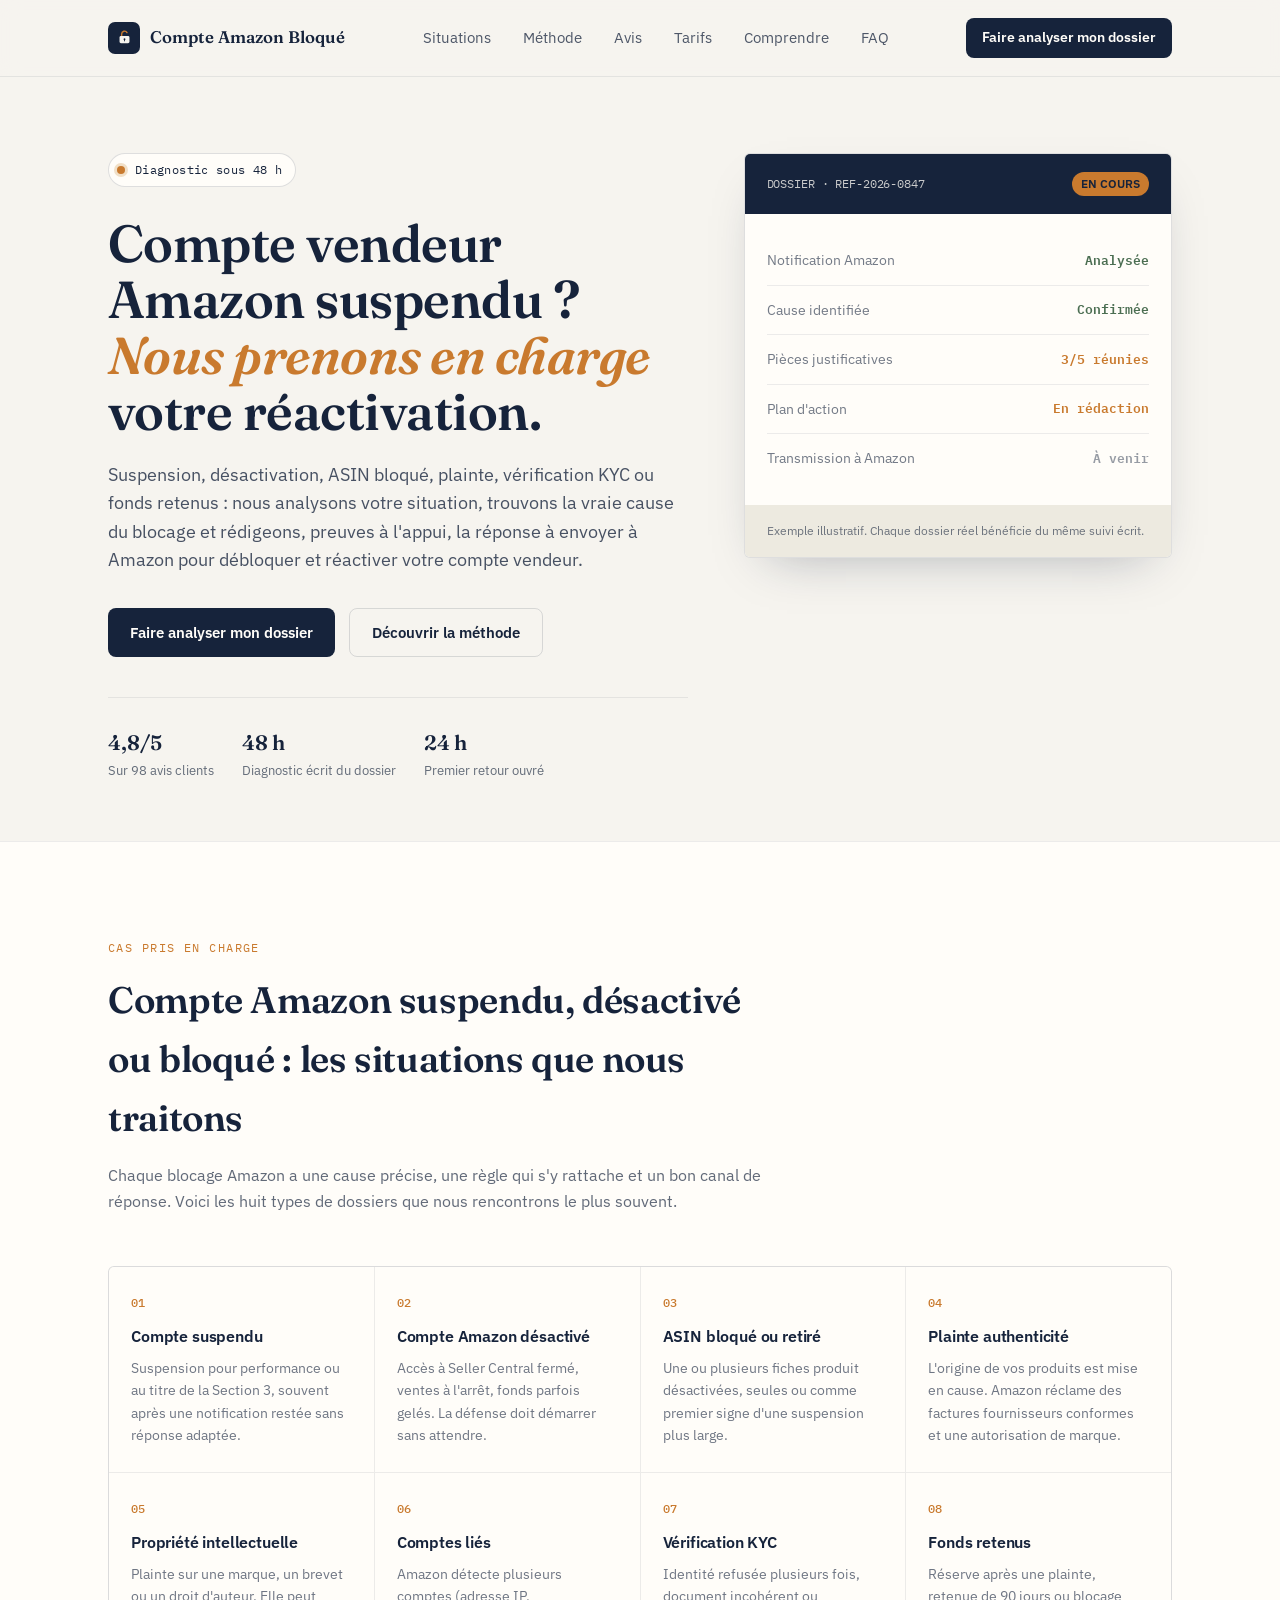
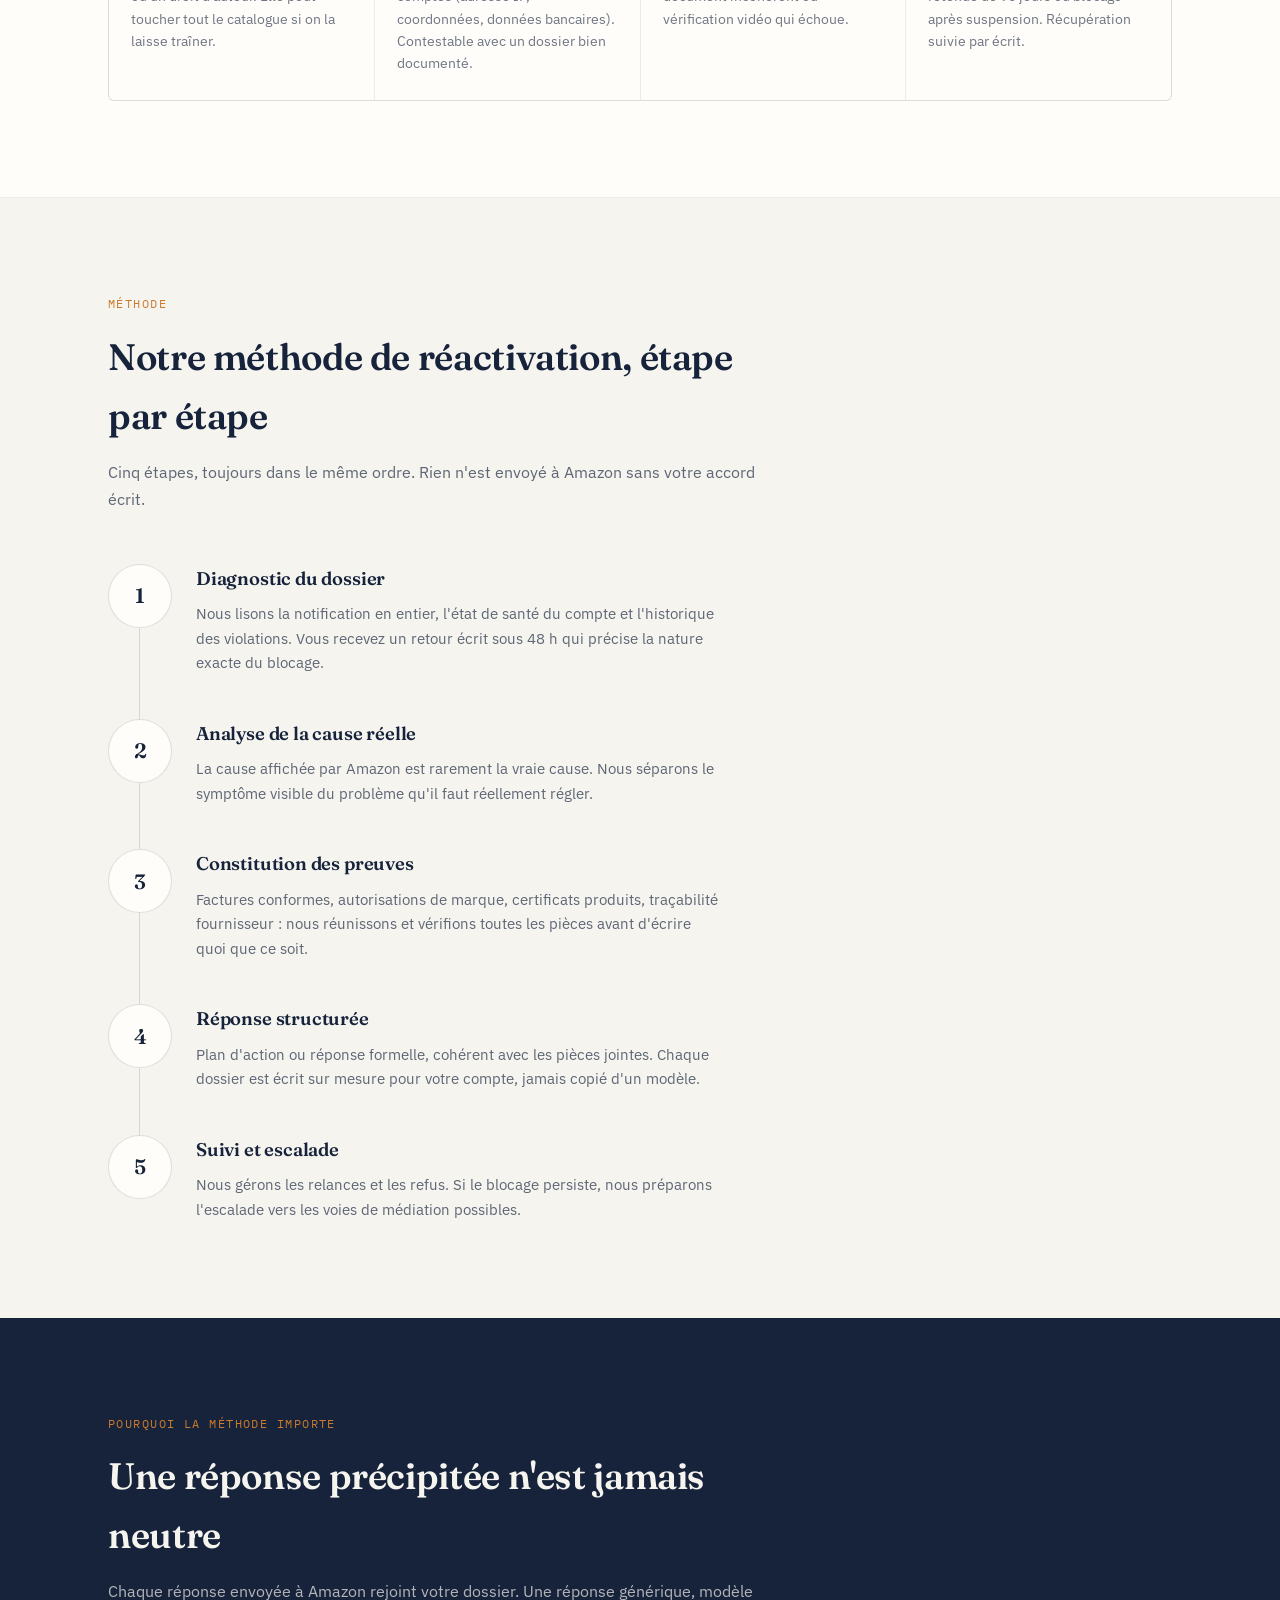
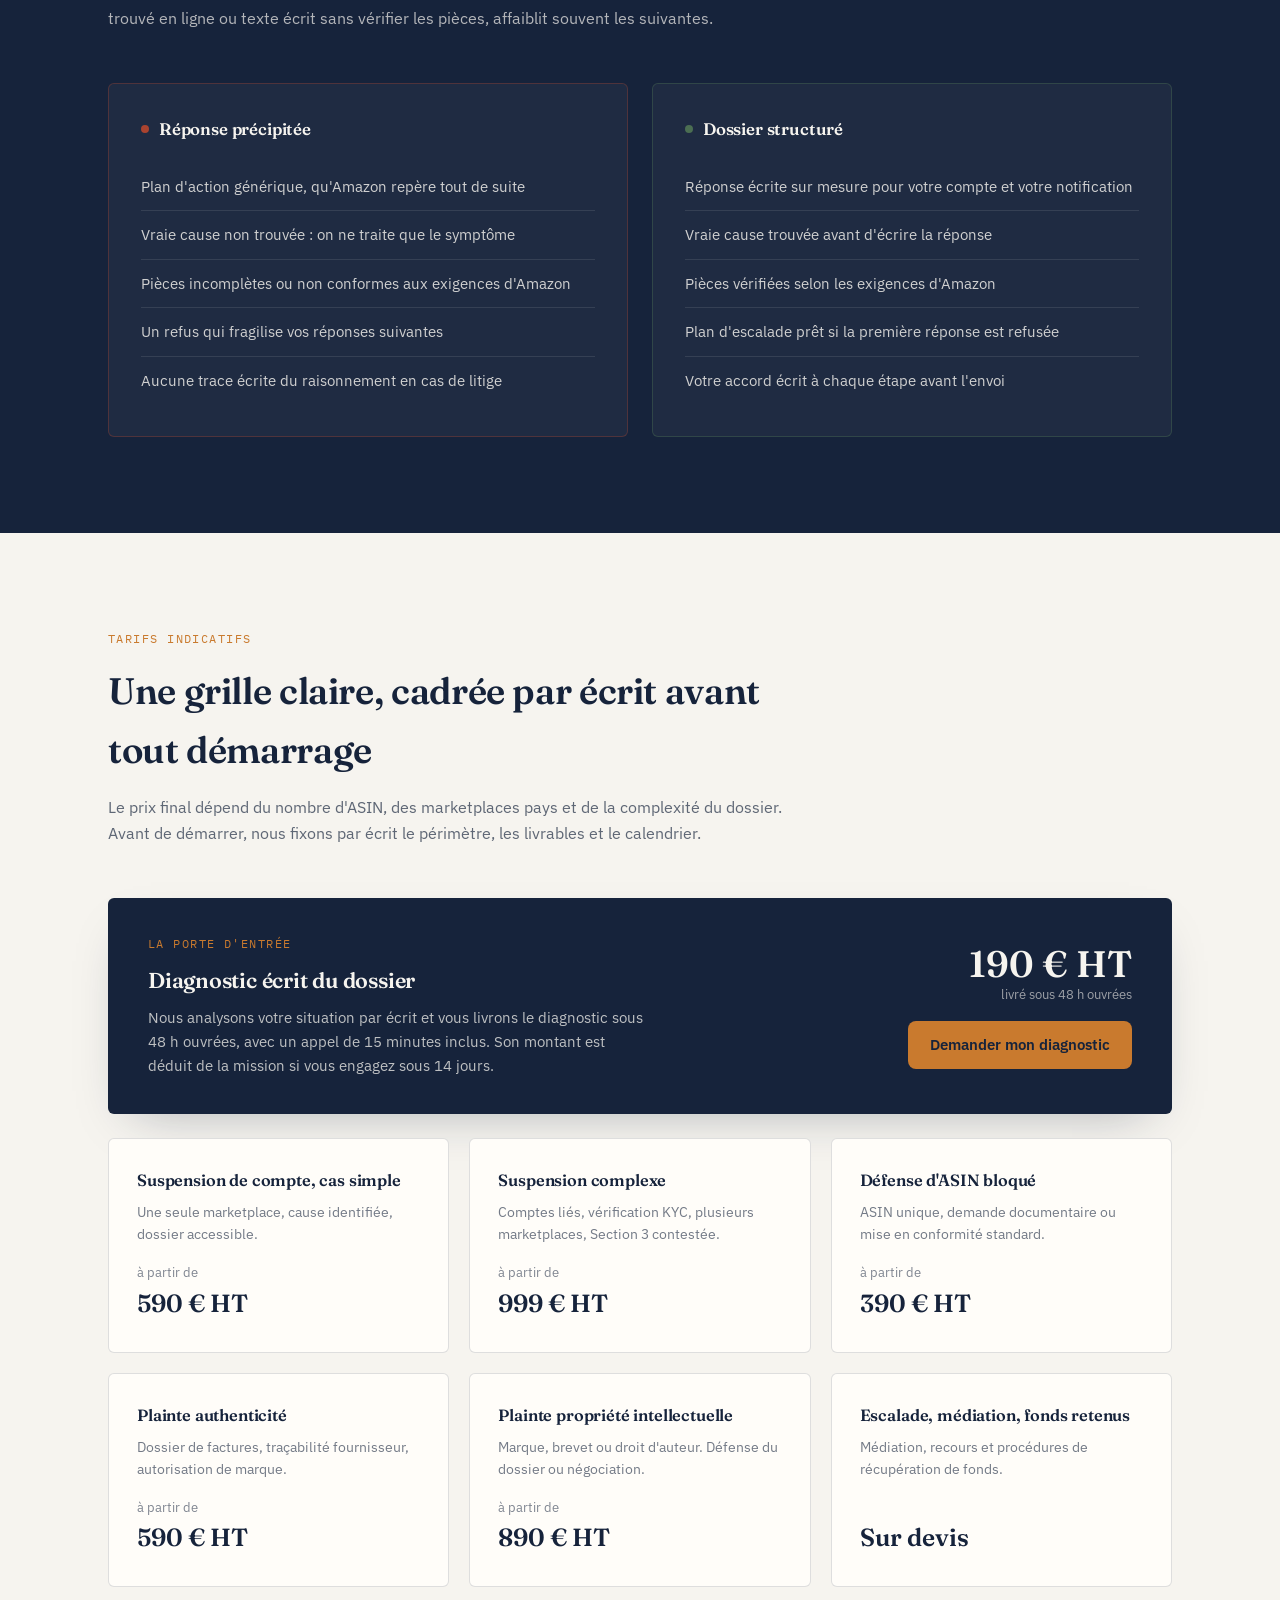
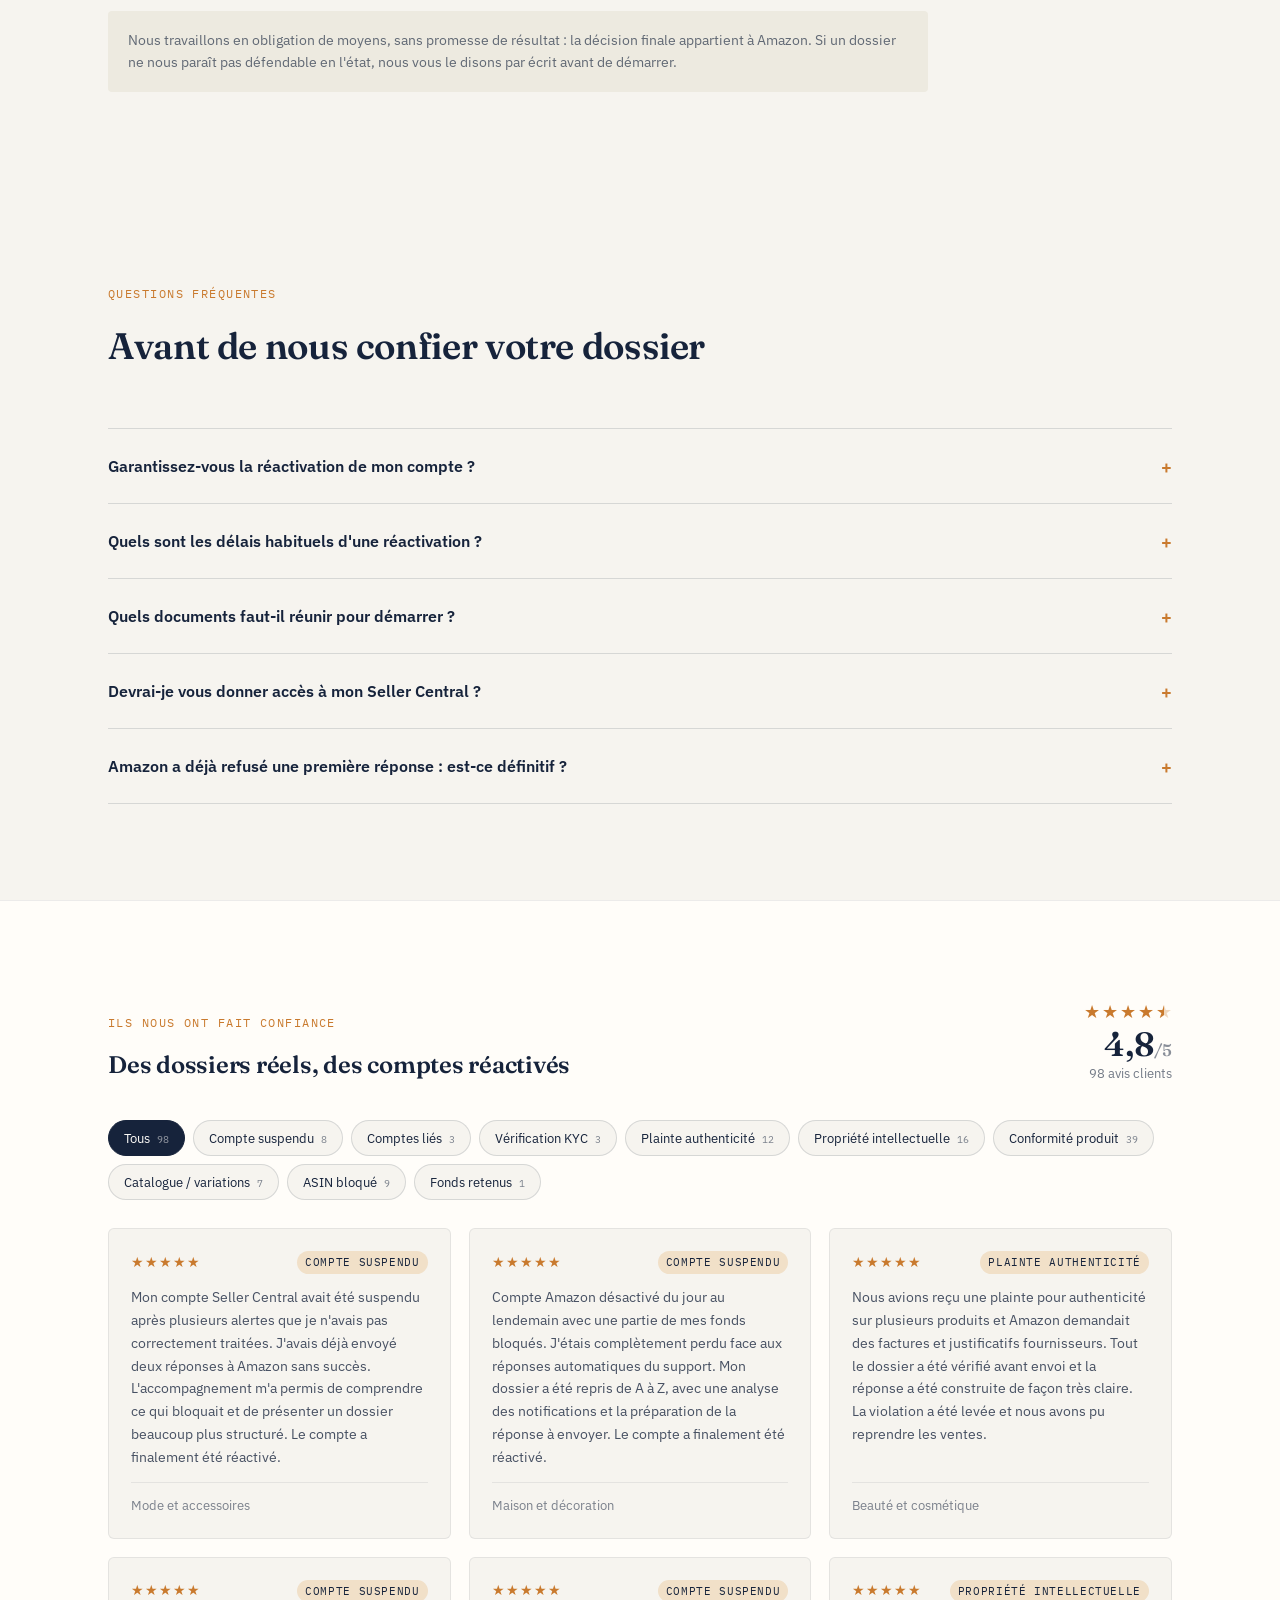
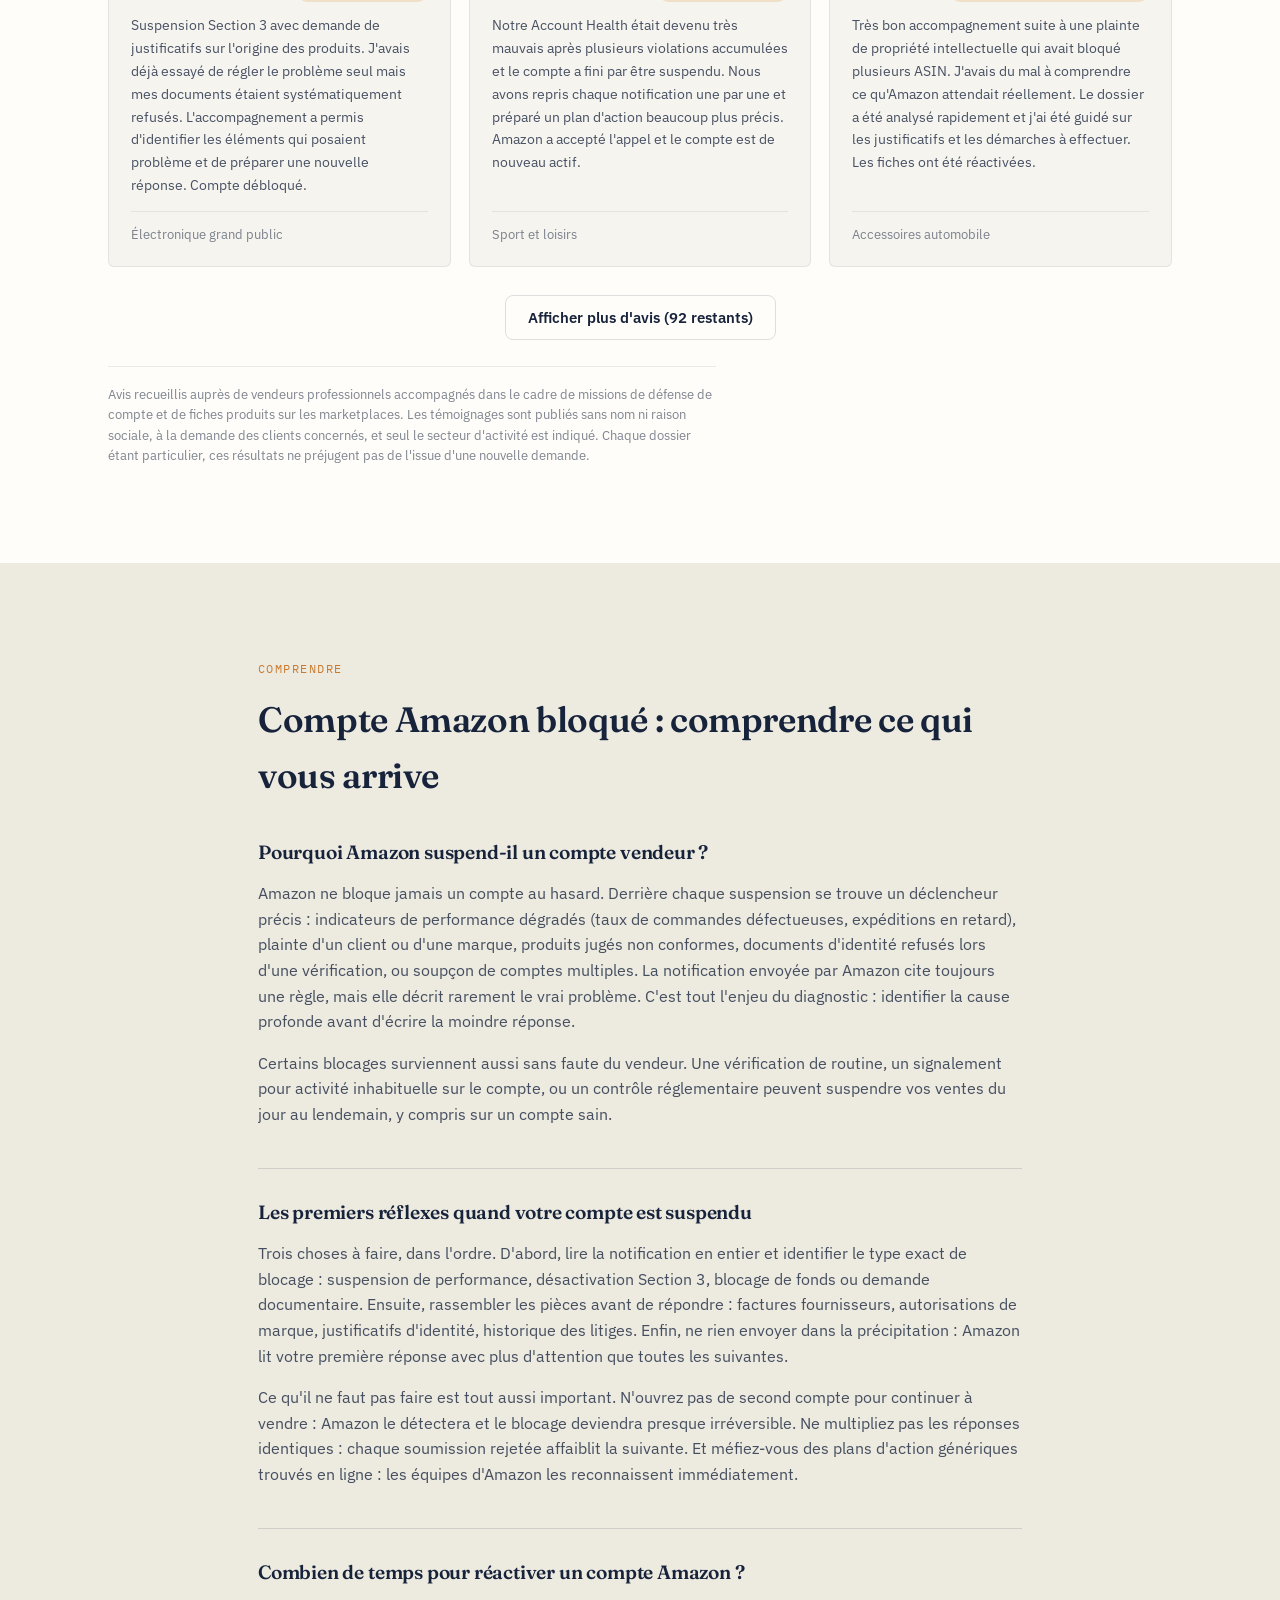
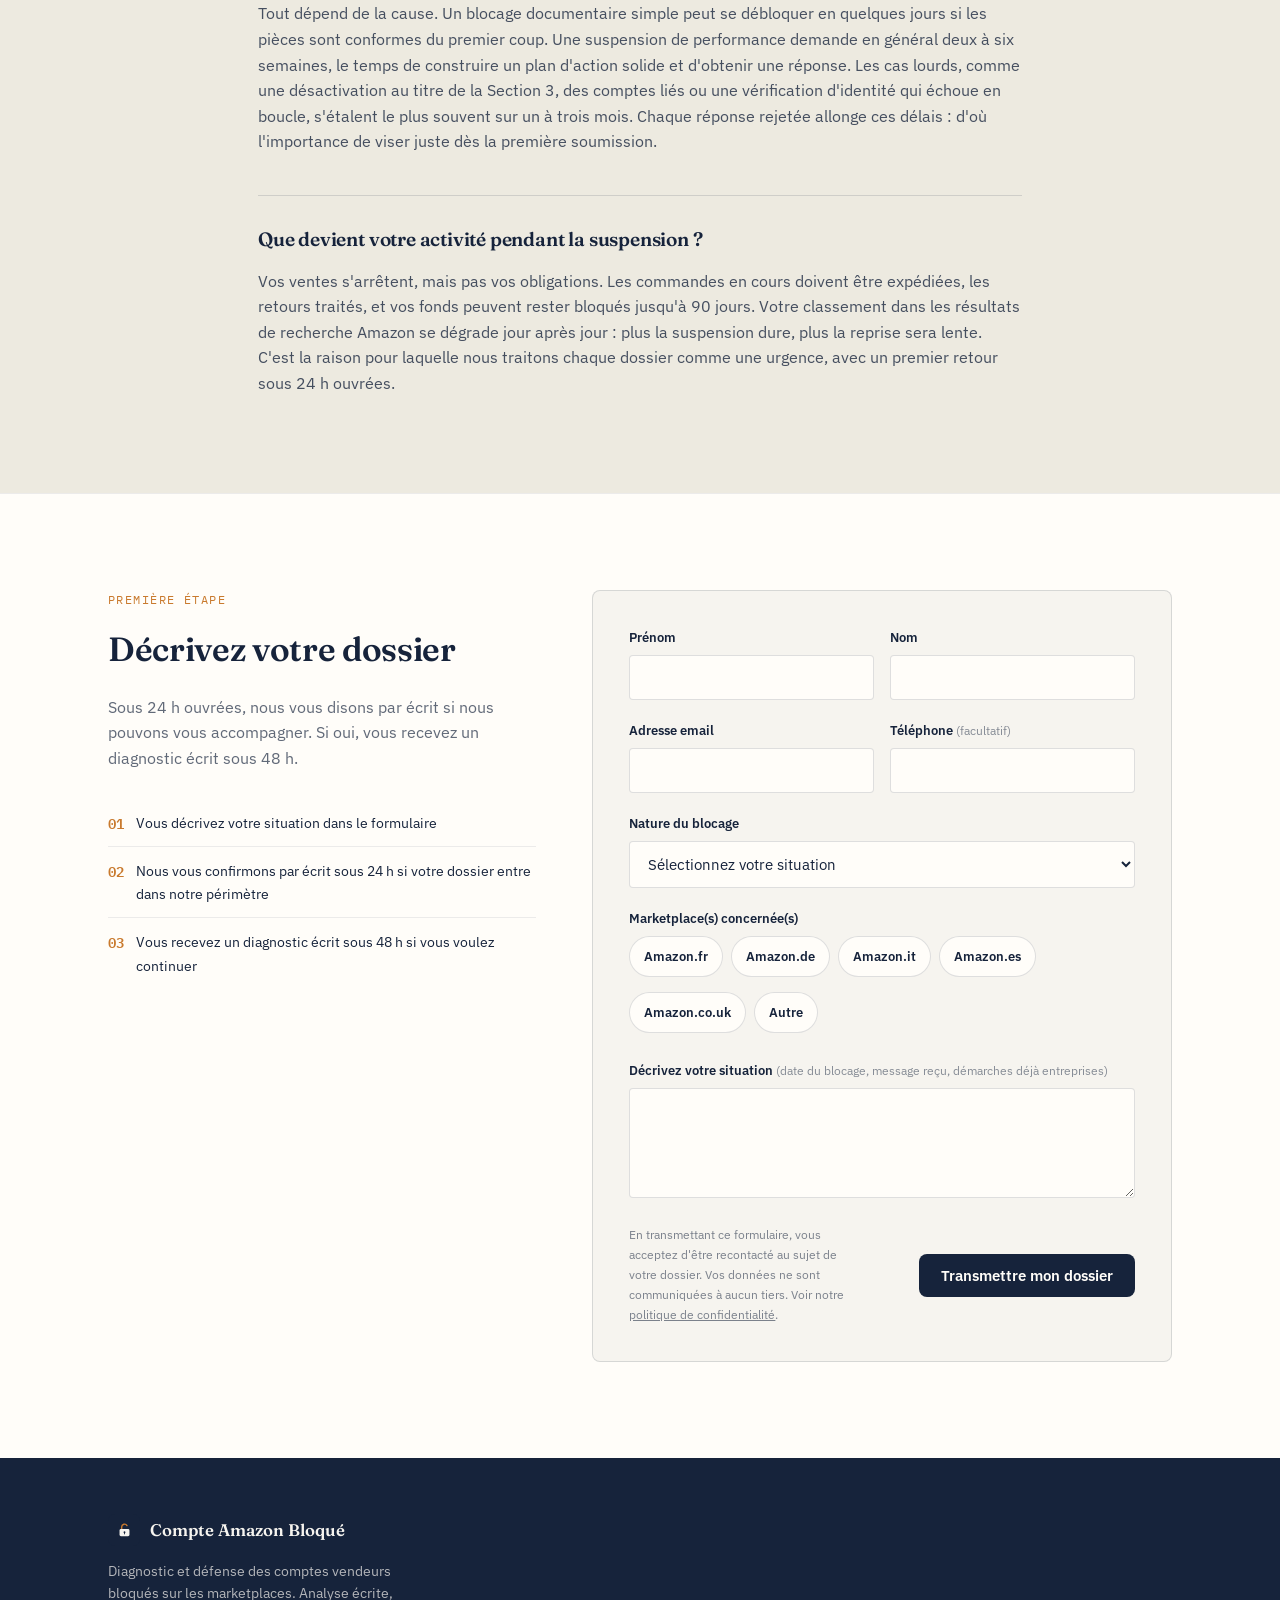
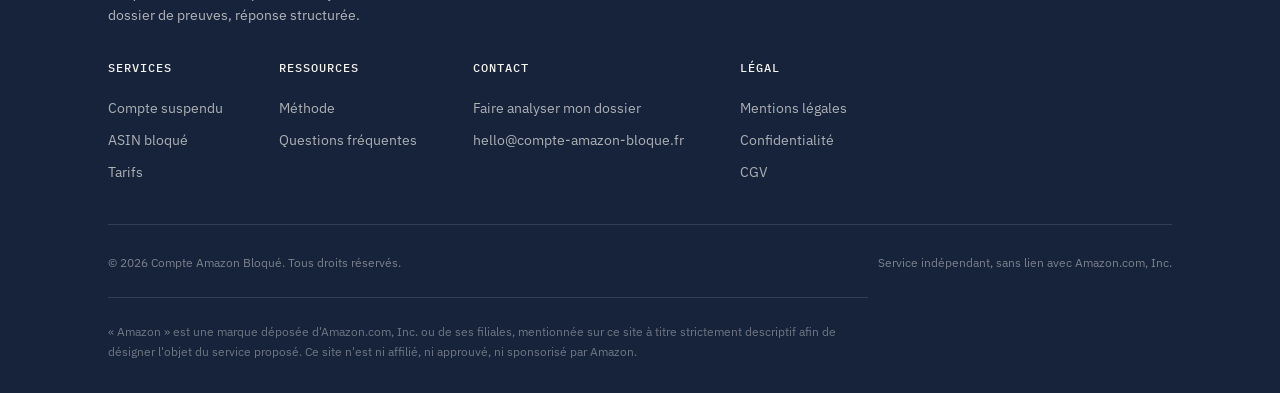
==== index.html @ 35289047 "Corrige la typographie des mentions légales, ajoute un apple-touch-icon PNG et accorde le pluriel du" ====
<!DOCTYPE html>
<html lang="fr">
<head>
<meta charset="UTF-8">
<meta name="viewport" content="width=device-width, initial-scale=1.0">
<title>Compte Amazon suspendu ou bloqué : défense et réactivation de votre compte vendeur</title>
<meta name="description" content="Votre compte vendeur Amazon est suspendu, désactivé, ou un ASIN est bloqué ? Nous analysons les causes, réunissons les preuves et rédigeons la réponse à envoyer à Amazon. Diagnostic écrit sous 48 h.">
<link rel="canonical" href="https://compte-amazon-bloque.fr/">
<link rel="icon" href="/favicon.svg" type="image/svg+xml">
<link rel="apple-touch-icon" sizes="180x180" href="/apple-touch-icon.png">
<meta property="og:type" content="website">
<meta property="og:locale" content="fr_FR">
<meta property="og:url" content="https://compte-amazon-bloque.fr/">
<meta property="og:title" content="Compte Amazon suspendu ou bloqué : défense et réactivation de votre compte vendeur">
<meta property="og:description" content="Nous analysons les causes du blocage, réunissons les preuves et rédigeons la réponse à envoyer à Amazon. Diagnostic écrit sous 48 h.">
<meta property="og:site_name" content="Compte Amazon Bloqué">
<script type="application/ld+json">
{
  "@context": "https://schema.org",
  "@type": "ProfessionalService",
  "name": "Compte Amazon Bloqué",
  "url": "https://compte-amazon-bloque.fr/",
  "description": "Diagnostic et défense des comptes vendeurs Amazon suspendus, désactivés ou bloqués. Analyse des causes, constitution des preuves, rédaction de la réponse adressée à Amazon.",
  "areaServed": "FR",
  "priceRange": "€€",
  "knowsLanguage": "fr"
}
</script>
<script type="application/ld+json">
{
  "@context": "https://schema.org",
  "@type": "FAQPage",
  "mainEntity": [
    {
      "@type": "Question",
      "name": "Garantissez-vous la réactivation de mon compte ?",
      "acceptedAnswer": {
        "@type": "Answer",
        "text": "Non, et aucun prestataire sérieux ne peut le promettre : la décision finale appartient à Amazon. Nous nous engageons sur la qualité du dossier, la rigueur du suivi et une estimation honnête de vos chances avant de démarrer."
      }
    },
    {
      "@type": "Question",
      "name": "Quels sont les délais habituels d'une réactivation ?",
      "acceptedAnswer": {
        "@type": "Answer",
        "text": "Les dossiers simples, liés aux performances ou aux retards, se règlent parfois en quelques jours. Les cas complexes comme la Section 3, les comptes liés ou la vérification KYC demandent le plus souvent un à trois mois, davantage en cas d'escalade."
      }
    },
    {
      "@type": "Question",
      "name": "Quels documents faut-il réunir pour démarrer ?",
      "acceptedAnswer": {
        "@type": "Answer",
        "text": "La notification reçue d'Amazon, une capture de l'état de santé de votre compte, l'historique des violations, et les documents que vous avez déjà envoyés si vous avez répondu vous-même."
      }
    },
    {
      "@type": "Question",
      "name": "Devrai-je vous donner accès à mon Seller Central ?",
      "acceptedAnswer": {
        "@type": "Answer",
        "text": "Pas toujours. Beaucoup de dossiers se traitent par simple échange écrit. Quand un accès est utile, il reste limité aux sections nécessaires, et votre mot de passe principal n'est jamais demandé."
      }
    },
    {
      "@type": "Question",
      "name": "Amazon a déjà refusé une première réponse : est-ce définitif ?",
      "acceptedAnswer": {
        "@type": "Answer",
        "text": "Non. Un refus s'analyse : nous cherchons ce qui a manqué, renforçons le dossier et préparons une nouvelle réponse, ou l'escalade si elle se justifie."
      }
    }
  ]
}
</script>
<link rel="preconnect" href="https://fonts.googleapis.com">
<link rel="preconnect" href="https://fonts.gstatic.com" crossorigin>
<link href="https://fonts.googleapis.com/css2?family=Fraunces:opsz,wght@9..144,400;9..144,500;9..144,600;9..144,700&family=IBM+Plex+Sans:wght@400;500;600;700&family=IBM+Plex+Mono:wght@400;500&display=swap" rel="stylesheet">
<style>
  :root{
    --ink: #16233B;
    --ink-2: #202F4C;
    --paper: #F6F4EF;
    --paper-2: #EDEAE0;
    --line: rgba(22,35,59,0.14);
    --line-soft: rgba(22,35,59,0.08);
    --amber: #C97A2E;
    --amber-soft: #F1E0C8;
    --red: #A9432F;
    --red-soft: #F1DCD6;
    --green: #4B6E52;
    --green-soft: #DCE6DB;
    --white: #FFFDF9;
    --shadow: 0 20px 50px -25px rgba(22,35,59,0.35);
  }
  *{box-sizing:border-box; margin:0; padding:0;}
  html{scroll-behavior:smooth;}
  body{
    background:var(--paper);
    color:var(--ink);
    font-family:'IBM Plex Sans', sans-serif;
    line-height:1.6;
    -webkit-font-smoothing:antialiased;
  }
  h1,h2,h3{
    font-family:'Fraunces', serif;
    font-weight:600;
    letter-spacing:-0.01em;
    color:var(--ink);
  }
  .mono{
    font-family:'IBM Plex Mono', monospace;
    letter-spacing:0.03em;
  }
  a{color:inherit;}
  img,svg{display:block; max-width:100%;}
  .wrap{
    max-width:1120px;
    margin:0 auto;
    padding:0 28px;
  }
  section{padding:96px 0;}
  @media(max-width:720px){ section{padding:64px 0;} .wrap{padding:0 20px;} }

  /* ---------- HEADER ---------- */
  header{
    position:sticky; top:0; z-index:50;
    background:rgba(246,244,239,0.92);
    backdrop-filter:blur(10px);
    border-bottom:1px solid var(--line-soft);
  }
  .nav{
    display:flex; align-items:center; justify-content:space-between;
    padding:18px 28px; max-width:1120px; margin:0 auto;
  }
  .brand{
    display:flex; align-items:center; gap:10px;
    font-family:'Fraunces', serif; font-weight:600; font-size:1.05rem;
  }
  .brand .mark{
    width:32px; height:32px; border-radius:7px;
    background:var(--ink);
    display:flex; align-items:center; justify-content:center;
    flex-shrink:0;
  }
  .brand .mark svg{ width:17px; height:17px; }
  .brand .mark svg .shackle{ stroke:var(--amber); }
  .brand .mark svg .body{ fill:var(--paper); }
  .nav-links{display:flex; gap:32px; font-size:0.92rem;}
  .nav-links a{text-decoration:none; color:var(--ink); opacity:0.75; transition:opacity .2s;}
  .nav-links a:hover{opacity:1;}
  .nav-links{display:none;}
  @media(min-width:840px){ .nav-links{display:flex;} }
  .btn{
    display:inline-flex; align-items:center; gap:8px;
    padding:12px 22px;
    border-radius:8px;
    font-size:0.92rem; font-weight:600;
    text-decoration:none;
    cursor:pointer; border:none;
    transition:transform .15s ease, box-shadow .15s ease;
    font-family:'IBM Plex Sans', sans-serif;
  }
  .btn:hover{ transform:translateY(-1px); }
  .btn-primary{ background:var(--ink); color:var(--white); box-shadow:var(--shadow); }
  .btn-primary:hover{ box-shadow:0 24px 46px -20px rgba(22,35,59,0.5); }
  .btn-ghost{ background:transparent; color:var(--ink); border:1px solid var(--line); }
  .btn-ghost:hover{ background:var(--paper-2); }
  .btn-sm{ padding:9px 16px; font-size:0.85rem; }

  /* ---------- HERO ---------- */
  .hero{
    padding:76px 0 60px;
    position:relative;
    overflow:hidden;
  }
  .hero .wrap{
    display:grid;
    grid-template-columns:1.15fr 0.85fr;
    gap:56px;
    align-items:start;
  }
  @media(max-width:900px){ .hero .wrap{grid-template-columns:1fr;} }

  .status-line{
    display:inline-flex; align-items:center; gap:10px;
    padding:6px 12px 6px 8px;
    border:1px solid var(--line);
    border-radius:100px;
    font-size:0.78rem;
    margin-bottom:28px;
    background:var(--white);
  }
  .status-dot{
    width:8px; height:8px; border-radius:50%;
    background:var(--amber);
    box-shadow:0 0 0 3px var(--amber-soft);
    animation:pulse 2.4s ease-in-out infinite;
  }
  @keyframes pulse{
    0%,100%{ box-shadow:0 0 0 3px var(--amber-soft); }
    50%{ box-shadow:0 0 0 6px var(--amber-soft); }
  }
  @media (prefers-reduced-motion: reduce){ .status-dot{animation:none;} }

  .hero h1{
    font-size:clamp(2.1rem, 4.2vw, 3.25rem);
    line-height:1.08;
    margin-bottom:22px;
  }
  .hero h1 em{ font-style:italic; color:var(--amber); }
  .hero .lede{
    font-size:1.1rem;
    color:rgba(22,35,59,0.78);
    max-width:54ch;
    margin-bottom:34px;
  }
  .hero-ctas{ display:flex; gap:14px; flex-wrap:wrap; margin-bottom:40px; }
  .trust-row{
    display:flex; gap:28px; flex-wrap:wrap;
    padding-top:28px; border-top:1px solid var(--line-soft);
    font-size:0.83rem; color:rgba(22,35,59,0.65);
  }
  .trust-row strong{ display:block; color:var(--ink); font-family:'Fraunces',serif; font-size:1.3rem; font-weight:600; }

  /* Dossier card - signature element */
  .dossier-card{
    background:var(--white);
    border:1px solid var(--line);
    border-radius:6px;
    box-shadow:var(--shadow);
    overflow:hidden;
  }
  .dossier-head{
    padding:18px 22px;
    background:var(--ink);
    color:var(--paper);
    display:flex; justify-content:space-between; align-items:center;
    font-size:0.78rem;
  }
  .dossier-head .ref{ font-family:'IBM Plex Mono',monospace; letter-spacing:-0.01em; font-weight:400; opacity:0.8; }
  .dossier-head .badge{
    background:var(--amber); color:var(--ink);
    padding:3px 9px; border-radius:100px; font-weight:600; font-size:0.72rem;
  }
  .dossier-body{ padding:22px; }
  .dossier-row{
    display:flex; justify-content:space-between; align-items:center;
    padding:13px 0;
    border-bottom:1px solid var(--line-soft);
    font-size:0.88rem;
  }
  .dossier-row:last-child{ border-bottom:none; }
  .dossier-row .label{ color:rgba(22,35,59,0.6); }
  .dossier-row .val{ font-weight:600; font-family:'IBM Plex Mono',monospace; font-size:0.82rem; }
  .val.ok{ color:var(--green); }
  .val.warn{ color:var(--amber); }
  .val.pending{ color:rgba(22,35,59,0.45); }
  .dossier-foot{
    padding:16px 22px;
    background:var(--paper-2);
    font-size:0.78rem;
    color:rgba(22,35,59,0.6);
  }

  /* ---------- SECTION HEADERS ---------- */
  .eyebrow{
    font-family:'IBM Plex Mono', monospace;
    text-transform:uppercase;
    font-size:0.75rem;
    letter-spacing:0.12em;
    color:var(--amber);
    margin-bottom:14px;
    display:block;
  }
  .sec-head{ max-width:680px; margin-bottom:52px; }
  .sec-head h2{ font-size:clamp(1.6rem,3vw,2.3rem); margin-bottom:14px; }
  .sec-head p{ color:rgba(22,35,59,0.68); font-size:1.02rem; }

  /* ---------- SITUATIONS GRID ---------- */
  .situations{ background:var(--white); border-top:1px solid var(--line-soft); border-bottom:1px solid var(--line-soft); }
  .sit-grid{
    display:grid; grid-template-columns:repeat(4,1fr); gap:1px;
    background:var(--line-soft);
    border:1px solid var(--line-soft);
    border-radius:6px;
    overflow:hidden;
  }
  @media(max-width:920px){ .sit-grid{grid-template-columns:repeat(2,1fr);} }
  @media(max-width:560px){ .sit-grid{grid-template-columns:1fr;} }
  .sit-card{
    background:var(--white);
    padding:26px 22px;
    transition:background .2s ease;
  }
  .sit-card:hover{ background:var(--paper); }
  .sit-card .num{
    font-family:'IBM Plex Mono',monospace; font-size:0.78rem; font-weight:500;
    color:var(--amber); margin-bottom:10px; display:block;
  }
  .sit-card h3{ font-size:1.02rem; font-weight:600; margin-bottom:8px; font-family:'IBM Plex Sans',sans-serif; }
  .sit-card p{ font-size:0.87rem; color:rgba(22,35,59,0.62); }

  /* ---------- METHODE / TIMELINE ---------- */
  .timeline{ counter-reset:step; }
  .tl-item{
    display:grid; grid-template-columns:64px 1fr;
    gap:24px;
    padding-bottom:44px;
    position:relative;
  }
  .tl-item:last-child{ padding-bottom:0; }
  .tl-item::before{
    content:'';
    position:absolute; left:31px; top:50px; bottom:0;
    width:1px; background:var(--line);
  }
  .tl-item:last-child::before{ display:none; }
  .tl-num{
    width:64px; height:64px; border-radius:50%;
    background:var(--white); border:1px solid var(--line);
    display:flex; align-items:center; justify-content:center;
    font-family:'Fraunces',serif; font-weight:600; font-size:1.3rem;
    color:var(--ink); flex-shrink:0;
    z-index:1;
  }
  .tl-content h3{ font-size:1.15rem; margin-bottom:8px; }
  .tl-content p{ color:rgba(22,35,59,0.68); font-size:0.96rem; max-width:58ch; }

  /* ---------- COMPARISON ---------- */
  .compare{ background:var(--ink); color:var(--paper); }
  .compare .sec-head h2{ color:var(--paper); }
  .compare .sec-head p{ color:rgba(246,244,239,0.7); }
  .compare-grid{ display:grid; grid-template-columns:1fr 1fr; gap:24px; }
  @media(max-width:760px){ .compare-grid{grid-template-columns:1fr;} }
  .compare-col{
    background:rgba(246,244,239,0.04);
    border:1px solid rgba(246,244,239,0.14);
    border-radius:6px;
    padding:32px;
  }
  .compare-col.bad{ border-color:rgba(169,67,47,0.35); }
  .compare-col.good{ border-color:rgba(75,110,82,0.4); }
  .compare-col h3{
    color:var(--paper); font-size:1.05rem; margin-bottom:20px;
    display:flex; align-items:center; gap:10px;
  }
  .compare-col .tag{
    width:8px; height:8px; border-radius:50%;
  }
  .compare-col.bad .tag{ background:var(--red); }
  .compare-col.good .tag{ background:var(--green); }
  .compare-col ul{ list-style:none; }
  .compare-col li{
    padding:12px 0; border-bottom:1px solid rgba(246,244,239,0.1);
    font-size:0.92rem; color:rgba(246,244,239,0.82);
  }
  .compare-col li:last-child{ border-bottom:none; }

  /* ---------- TARIFS ---------- */
  .diag-banner{
    display:grid; grid-template-columns:1fr auto;
    gap:32px; align-items:center;
    background:var(--ink); color:var(--paper);
    border-radius:6px;
    padding:36px 40px;
    margin-bottom:24px;
    box-shadow:var(--shadow);
  }
  @media(max-width:760px){ .diag-banner{grid-template-columns:1fr; padding:28px;} }
  .diag-banner h3{ color:var(--paper); font-size:1.35rem; margin-bottom:8px; }
  .diag-banner p{ color:rgba(246,244,239,0.75); font-size:0.94rem; max-width:56ch; }
  .diag-banner .price-block{ text-align:right; }
  @media(max-width:760px){ .diag-banner .price-block{text-align:left;} }
  .diag-banner .amount{
    font-family:'Fraunces',serif; font-size:2.3rem; font-weight:600; color:var(--paper);
    line-height:1.1;
  }
  .diag-banner .unit{ font-size:0.8rem; color:rgba(246,244,239,0.6); margin-bottom:16px; }
  .diag-banner .btn-light{
    background:var(--amber); color:var(--ink);
  }
  .pricing-grid{ display:grid; grid-template-columns:repeat(3,1fr); gap:20px; }
  @media(max-width:920px){ .pricing-grid{grid-template-columns:repeat(2,1fr);} }
  @media(max-width:600px){ .pricing-grid{grid-template-columns:1fr;} }
  .price-card{
    background:var(--white);
    border:1px solid var(--line);
    border-radius:6px;
    padding:28px;
    display:flex; flex-direction:column;
  }
  .price-card h3{ font-size:1.02rem; margin-bottom:8px; }
  .price-card .desc{ font-size:0.86rem; color:rgba(22,35,59,0.6); margin-bottom:18px; flex-grow:1; }
  .price-card .amount{
    font-family:'Fraunces',serif; font-size:1.55rem; font-weight:600;
  }
  .price-card .amount .from{ font-family:'IBM Plex Sans',sans-serif; font-size:0.8rem; font-weight:400; color:rgba(22,35,59,0.55); display:block; }
  .price-note{
    margin-top:24px; font-size:0.88rem; color:rgba(22,35,59,0.65);
    padding:18px 20px; background:var(--paper-2); border-radius:4px;
    max-width:820px;
  }


  /* ---------- AVIS ---------- */
  .avis{ background:var(--white); border-top:1px solid var(--line-soft); }
  .avis-head{ display:grid; grid-template-columns:1fr auto; gap:32px; align-items:end; margin-bottom:36px; }
  @media(max-width:760px){ .avis-head{grid-template-columns:1fr; align-items:start;} }
  .avis-score{ text-align:right; }
  @media(max-width:760px){ .avis-score{text-align:left;} }
  .avis-score .stars{ color:var(--amber); font-size:1.15rem; letter-spacing:2px; }
  .avis-score .num{ font-family:'Fraunces',serif; font-size:2.1rem; font-weight:600; line-height:1.1; }
  .avis-score .count{ font-size:0.82rem; color:rgba(22,35,59,0.6); }

  .avis-filters{ display:flex; flex-wrap:wrap; gap:8px; margin-bottom:28px; }
  .fbtn{
    padding:8px 15px; border:1px solid var(--line); border-radius:100px;
    background:var(--paper); font-size:0.83rem; cursor:pointer;
    font-family:'IBM Plex Sans',sans-serif; color:var(--ink);
    transition:all .15s ease;
  }
  .fbtn:hover{ background:var(--paper-2); }
  .fbtn.on{ background:var(--ink); color:var(--white); border-color:var(--ink); }
  .fbtn .c{ opacity:0.55; font-size:0.78em; margin-left:4px; }

  .avis-grid{ display:grid; grid-template-columns:repeat(3,1fr); gap:18px; }
  @media(max-width:960px){ .avis-grid{grid-template-columns:repeat(2,1fr);} }
  @media(max-width:640px){ .avis-grid{grid-template-columns:1fr;} }
  .avis-card{
    background:var(--paper); border:1px solid var(--line-soft);
    border-radius:6px; padding:22px; display:flex; flex-direction:column;
  }
  .avis-card .top{ display:flex; justify-content:space-between; align-items:center; gap:12px; margin-bottom:12px; }
  .avis-card .stars{ color:var(--amber); font-size:0.85rem; letter-spacing:1px; }
  .avis-card .stars .empty{ opacity:0.35; }
  .avis-card .tag{
    font-family:'IBM Plex Mono',monospace; font-size:0.66rem; text-transform:uppercase;
    letter-spacing:0.06em; color:var(--ink); background:var(--amber-soft);
    padding:3px 8px; border-radius:100px; white-space:nowrap;
  }
  .avis-card p{ font-size:0.89rem; color:rgba(22,35,59,0.78); margin-bottom:14px; flex-grow:1; }
  .avis-card .sect{
    font-size:0.79rem; color:rgba(22,35,59,0.55);
    padding-top:12px; border-top:1px solid var(--line-soft);
  }
  .avis-more{ text-align:center; margin-top:28px; }
  .avis-note{
    margin-top:26px; font-size:0.8rem; color:rgba(22,35,59,0.55);
    padding-top:18px; border-top:1px solid var(--line-soft); max-width:76ch;
  }

  /* ---------- FAQ ---------- */
  .faq-list{ border-top:1px solid var(--line); }
  .faq-item{ border-bottom:1px solid var(--line); }
  .faq-q{
    width:100%; text-align:left;
    background:none; border:none; cursor:pointer;
    padding:22px 0;
    display:flex; justify-content:space-between; align-items:center;
    gap:20px;
    font-family:'IBM Plex Sans',sans-serif;
    font-size:1rem; font-weight:600; color:var(--ink);
  }
  .faq-q .plus{
    font-family:'IBM Plex Mono',monospace;
    font-size:1.1rem;
    flex-shrink:0;
    transition:transform .2s ease;
    color:var(--amber);
  }
  .faq-item.open .faq-q .plus{ transform:rotate(45deg); }
  .faq-a{
    max-height:0; overflow:hidden;
    transition:max-height .25s ease;
  }
  .faq-a p{
    padding-bottom:22px; color:rgba(22,35,59,0.68); font-size:0.94rem; max-width:66ch;
  }

  /* ---------- SECTION REDACTIONNELLE ---------- */
  .editorial{ background:var(--paper-2); }
  .editorial .wrap{ max-width:820px; }
  .editorial h2{ font-size:clamp(1.6rem,3vw,2.2rem); margin-bottom:14px; }
  .editorial h3{
    font-size:1.2rem; margin:40px 0 14px;
    padding-top:28px; border-top:1px solid var(--line);
  }
  .editorial h3:first-of-type{ border-top:none; padding-top:0; margin-top:32px; }
  .editorial p{
    color:rgba(22,35,59,0.78);
    font-size:1rem; margin-bottom:16px;
  }
  .editorial p:last-child{ margin-bottom:0; }

  /* ---------- FORM ---------- */
  .form-section{ background:var(--white); border-top:1px solid var(--line-soft); }
  .form-wrap{
    display:grid; grid-template-columns:0.85fr 1.15fr; gap:56px;
  }
  @media(max-width:900px){ .form-wrap{grid-template-columns:1fr;} }
  .form-side h2{ font-size:clamp(1.6rem,3vw,2.1rem); margin-bottom:18px; }
  .form-side p{ color:rgba(22,35,59,0.68); margin-bottom:28px; }
  .form-side ul{ list-style:none; }
  .form-side li{
    display:flex; gap:12px; padding:12px 0;
    border-top:1px solid var(--line-soft);
    font-size:0.9rem;
  }
  .form-side li:first-child{ border-top:none; }
  .form-side li .n{
    font-family:'IBM Plex Mono',monospace; color:var(--amber); font-weight:600; flex-shrink:0;
  }

  form{
    background:var(--paper);
    border:1px solid var(--line);
    border-radius:8px;
    padding:36px;
  }
  .f-row{ display:grid; grid-template-columns:1fr 1fr; gap:16px; }
  @media(max-width:520px){ .f-row{grid-template-columns:1fr;} }
  .field{ margin-bottom:20px; }
  .field label{
    display:block; font-size:0.82rem; font-weight:600;
    margin-bottom:7px; color:var(--ink);
  }
  .field .hint{ font-weight:400; color:rgba(22,35,59,0.5); font-size:0.78rem; }
  .field input, .field select, .field textarea{
    width:100%;
    padding:12px 14px;
    border:1px solid var(--line);
    border-radius:4px;
    background:var(--white);
    font-family:'IBM Plex Sans',sans-serif;
    font-size:0.94rem;
    color:var(--ink);
  }
  .field input:focus, .field select:focus, .field textarea:focus{
    outline:2px solid var(--ink);
    outline-offset:1px;
  }
  .field textarea{ resize:vertical; min-height:110px; }
  .chip-group{ display:flex; flex-wrap:wrap; gap:8px; }
  .chip{
    padding:9px 14px;
    border:1px solid var(--line);
    border-radius:100px;
    font-size:0.83rem;
    cursor:pointer;
    background:var(--white);
    transition:all .15s ease;
    user-select:none;
  }
  .chip input{ display:none; }
  .chip.checked{
    background:var(--ink); color:var(--white); border-color:var(--ink);
  }
  .form-foot{
    display:flex; align-items:center; justify-content:space-between;
    gap:16px; flex-wrap:wrap;
    margin-top:8px;
  }
  .form-foot .fine{ font-size:0.78rem; color:rgba(22,35,59,0.55); max-width:34ch; }
  .success-box{
    display:none;
    text-align:center;
    padding:40px 20px;
  }
  .success-box .check{
    width:52px; height:52px; border-radius:50%;
    background:var(--green-soft); color:var(--green);
    display:flex; align-items:center; justify-content:center;
    margin:0 auto 20px;
    font-size:1.4rem;
  }
  .success-box h3{ margin-bottom:10px; }
  .success-box p{ color:rgba(22,35,59,0.65); max-width:42ch; margin:0 auto; }

  /* ---------- FOOTER ---------- */
  footer{
    background:var(--ink); color:rgba(246,244,239,0.7);
    padding:56px 0 32px;
    font-size:0.86rem;
  }
  .foot-top{
    display:flex; justify-content:space-between; flex-wrap:wrap; gap:32px;
    padding-bottom:36px; margin-bottom:28px;
    border-bottom:1px solid rgba(246,244,239,0.12);
  }
  .foot-brand{ max-width:320px; }
  .foot-brand .brand{ color:var(--paper); margin-bottom:14px; }
  .foot-cols{ display:flex; gap:56px; flex-wrap:wrap; }
  .foot-col h4{
    color:var(--paper); font-size:0.78rem; text-transform:uppercase;
    letter-spacing:0.08em; margin-bottom:14px; font-family:'IBM Plex Mono',monospace; font-weight:500;
  }
  .foot-col a{ display:block; text-decoration:none; padding:5px 0; color:rgba(246,244,239,0.68); }
  .foot-col a:hover{ color:var(--paper); }
  .foot-bottom{ display:flex; justify-content:space-between; flex-wrap:wrap; gap:12px; font-size:0.78rem; color:rgba(246,244,239,0.45); }
  .disclaimer{
    margin-top:24px; padding-top:24px; border-top:1px solid rgba(246,244,239,0.12);
    font-size:0.76rem; color:rgba(246,244,239,0.4); max-width:760px;
  }
</style>
</head>
<body>

<header>
  <div class="nav">
    <div class="brand"><span class="mark"><svg viewBox="0 0 24 24" fill="none" xmlns="http://www.w3.org/2000/svg"><path class="shackle" d="M8 10V7a4 4 0 0 1 7.5-1.9" stroke-width="2" stroke-linecap="round"/><rect class="body" x="5" y="10" width="14" height="10" rx="2"/><circle cx="12" cy="14.5" r="1.3" fill="#16233B"/><rect x="11.4" y="15" width="1.2" height="2.6" rx="0.6" fill="#16233B"/></svg></span>Compte&nbsp;Amazon&nbsp;Bloqué</div>
    <nav class="nav-links">
      <a href="#situations">Situations</a>
      <a href="#methode">Méthode</a>
      <a href="#avis">Avis</a>
      <a href="#tarifs">Tarifs</a>
      <a href="#comprendre">Comprendre</a>
      <a href="#faq">FAQ</a>
    </nav>
    <a href="#formulaire" class="btn btn-primary btn-sm">Faire analyser mon dossier</a>
  </div>
</header>

<section class="hero">
  <div class="wrap">
    <div>
      <div class="status-line">
        <span class="status-dot"></span>
        <span class="mono">Diagnostic sous 48&nbsp;h</span>
      </div>
      <h1>Compte vendeur Amazon suspendu&nbsp;? <em>Nous prenons en charge</em> votre réactivation.</h1>
      <p class="lede">Suspension, désactivation, ASIN bloqué, plainte, vérification KYC ou fonds retenus&nbsp;: nous analysons votre situation, trouvons la vraie cause du blocage et rédigeons, preuves à l'appui, la réponse à envoyer à Amazon pour débloquer et réactiver votre compte vendeur.</p>
      <div class="hero-ctas">
        <a href="#formulaire" class="btn btn-primary">Faire analyser mon dossier</a>
        <a href="#methode" class="btn btn-ghost">Découvrir la méthode</a>
      </div>
      <div class="trust-row">
        <div><strong>4,8/5</strong>Sur 98 avis clients</div>
        <div><strong>48&nbsp;h</strong>Diagnostic écrit du dossier</div>
        <div><strong>24&nbsp;h</strong>Premier retour ouvré</div>
      </div>
    </div>

    <div class="dossier-card">
      <div class="dossier-head">
        <span class="ref">DOSSIER · REF-2026-0847</span>
        <span class="badge">EN COURS</span>
      </div>
      <div class="dossier-body">
        <div class="dossier-row">
          <span class="label">Notification Amazon</span>
          <span class="val ok">Analysée</span>
        </div>
        <div class="dossier-row">
          <span class="label">Cause identifiée</span>
          <span class="val ok">Confirmée</span>
        </div>
        <div class="dossier-row">
          <span class="label">Pièces justificatives</span>
          <span class="val warn">3/5 réunies</span>
        </div>
        <div class="dossier-row">
          <span class="label">Plan d'action</span>
          <span class="val warn">En rédaction</span>
        </div>
        <div class="dossier-row">
          <span class="label">Transmission à Amazon</span>
          <span class="val pending">À venir</span>
        </div>
      </div>
      <div class="dossier-foot">Exemple illustratif. Chaque dossier réel bénéficie du même suivi écrit.</div>
    </div>
  </div>
</section>

<section class="situations" id="situations">
  <div class="wrap">
    <div class="sec-head">
      <span class="eyebrow">Cas pris en charge</span>
      <h2>Compte Amazon suspendu, désactivé ou bloqué&nbsp;: les situations que nous traitons</h2>
      <p>Chaque blocage Amazon a une cause précise, une règle qui s'y rattache et un bon canal de réponse. Voici les huit types de dossiers que nous rencontrons le plus souvent.</p>
    </div>
    <div class="sit-grid">
      <div class="sit-card"><span class="num">01</span><h3>Compte suspendu</h3><p>Suspension pour performance ou au titre de la Section 3, souvent après une notification restée sans réponse adaptée.</p></div>
      <div class="sit-card"><span class="num">02</span><h3>Compte Amazon désactivé</h3><p>Accès à Seller Central fermé, ventes à l'arrêt, fonds parfois gelés. La défense doit démarrer sans attendre.</p></div>
      <div class="sit-card"><span class="num">03</span><h3>ASIN bloqué ou retiré</h3><p>Une ou plusieurs fiches produit désactivées, seules ou comme premier signe d'une suspension plus large.</p></div>
      <div class="sit-card"><span class="num">04</span><h3>Plainte authenticité</h3><p>L'origine de vos produits est mise en cause. Amazon réclame des factures fournisseurs conformes et une autorisation de marque.</p></div>
      <div class="sit-card"><span class="num">05</span><h3>Propriété intellectuelle</h3><p>Plainte sur une marque, un brevet ou un droit d'auteur. Elle peut toucher tout le catalogue si on la laisse traîner.</p></div>
      <div class="sit-card"><span class="num">06</span><h3>Comptes liés</h3><p>Amazon détecte plusieurs comptes (adresse IP, coordonnées, données bancaires). Contestable avec un dossier bien documenté.</p></div>
      <div class="sit-card"><span class="num">07</span><h3>Vérification KYC</h3><p>Identité refusée plusieurs fois, document incohérent ou vérification vidéo qui échoue.</p></div>
      <div class="sit-card"><span class="num">08</span><h3>Fonds retenus</h3><p>Réserve après une plainte, retenue de 90 jours ou blocage après suspension. Récupération suivie par écrit.</p></div>
    </div>
  </div>
</section>

<section id="methode">
  <div class="wrap">
    <div class="sec-head">
      <span class="eyebrow">Méthode</span>
      <h2>Notre méthode de réactivation, étape par étape</h2>
      <p>Cinq étapes, toujours dans le même ordre. Rien n'est envoyé à Amazon sans votre accord écrit.</p>
    </div>
    <div class="timeline">
      <div class="tl-item">
        <div class="tl-num">1</div>
        <div class="tl-content">
          <h3>Diagnostic du dossier</h3>
          <p>Nous lisons la notification en entier, l'état de santé du compte et l'historique des violations. Vous recevez un retour écrit sous 48&nbsp;h qui précise la nature exacte du blocage.</p>
        </div>
      </div>
      <div class="tl-item">
        <div class="tl-num">2</div>
        <div class="tl-content">
          <h3>Analyse de la cause réelle</h3>
          <p>La cause affichée par Amazon est rarement la vraie cause. Nous séparons le symptôme visible du problème qu'il faut réellement régler.</p>
        </div>
      </div>
      <div class="tl-item">
        <div class="tl-num">3</div>
        <div class="tl-content">
          <h3>Constitution des preuves</h3>
          <p>Factures conformes, autorisations de marque, certificats produits, traçabilité fournisseur&nbsp;: nous réunissons et vérifions toutes les pièces avant d'écrire quoi que ce soit.</p>
        </div>
      </div>
      <div class="tl-item">
        <div class="tl-num">4</div>
        <div class="tl-content">
          <h3>Réponse structurée</h3>
          <p>Plan d'action ou réponse formelle, cohérent avec les pièces jointes. Chaque dossier est écrit sur mesure pour votre compte, jamais copié d'un modèle.</p>
        </div>
      </div>
      <div class="tl-item">
        <div class="tl-num">5</div>
        <div class="tl-content">
          <h3>Suivi et escalade</h3>
          <p>Nous gérons les relances et les refus. Si le blocage persiste, nous préparons l'escalade vers les voies de médiation possibles.</p>
        </div>
      </div>
    </div>
  </div>
</section>

<section class="compare">
  <div class="wrap">
    <div class="sec-head">
      <span class="eyebrow">Pourquoi la méthode importe</span>
      <h2>Une réponse précipitée n'est jamais neutre</h2>
      <p>Chaque réponse envoyée à Amazon rejoint votre dossier. Une réponse générique, modèle trouvé en ligne ou texte écrit sans vérifier les pièces, affaiblit souvent les suivantes.</p>
    </div>
    <div class="compare-grid">
      <div class="compare-col bad">
        <h3><span class="tag"></span>Réponse précipitée</h3>
        <ul>
          <li>Plan d'action générique, qu'Amazon repère tout de suite</li>
          <li>Vraie cause non trouvée&nbsp;: on ne traite que le symptôme</li>
          <li>Pièces incomplètes ou non conformes aux exigences d'Amazon</li>
          <li>Un refus qui fragilise vos réponses suivantes</li>
          <li>Aucune trace écrite du raisonnement en cas de litige</li>
        </ul>
      </div>
      <div class="compare-col good">
        <h3><span class="tag"></span>Dossier structuré</h3>
        <ul>
          <li>Réponse écrite sur mesure pour votre compte et votre notification</li>
          <li>Vraie cause trouvée avant d'écrire la réponse</li>
          <li>Pièces vérifiées selon les exigences d'Amazon</li>
          <li>Plan d'escalade prêt si la première réponse est refusée</li>
          <li>Votre accord écrit à chaque étape avant l'envoi</li>
        </ul>
      </div>
    </div>
  </div>
</section>

<section id="tarifs">
  <div class="wrap">
    <div class="sec-head">
      <span class="eyebrow">Tarifs indicatifs</span>
      <h2>Une grille claire, cadrée par écrit avant tout démarrage</h2>
      <p>Le prix final dépend du nombre d'ASIN, des marketplaces pays et de la complexité du dossier. Avant de démarrer, nous fixons par écrit le périmètre, les livrables et le calendrier.</p>
    </div>

    <div class="diag-banner">
      <div>
        <span class="eyebrow" style="margin-bottom:10px;">La porte d'entrée</span>
        <h3>Diagnostic écrit du dossier</h3>
        <p>Nous analysons votre situation par écrit et vous livrons le diagnostic sous 48&nbsp;h ouvrées, avec un appel de 15&nbsp;minutes inclus. Son montant est déduit de la mission si vous engagez sous 14&nbsp;jours.</p>
      </div>
      <div class="price-block">
        <div class="amount">190&nbsp;€&nbsp;HT</div>
        <div class="unit">livré sous 48&nbsp;h ouvrées</div>
        <a href="#formulaire" class="btn btn-light">Demander mon diagnostic</a>
      </div>
    </div>

    <div class="pricing-grid">
      <div class="price-card">
        <h3>Suspension de compte, cas simple</h3>
        <div class="desc">Une seule marketplace, cause identifiée, dossier accessible.</div>
        <div class="amount"><span class="from">à partir de</span>590&nbsp;€&nbsp;HT</div>
      </div>
      <div class="price-card">
        <h3>Suspension complexe</h3>
        <div class="desc">Comptes liés, vérification KYC, plusieurs marketplaces, Section&nbsp;3 contestée.</div>
        <div class="amount"><span class="from">à partir de</span>999&nbsp;€&nbsp;HT</div>
      </div>
      <div class="price-card">
        <h3>Défense d'ASIN bloqué</h3>
        <div class="desc">ASIN unique, demande documentaire ou mise en conformité standard.</div>
        <div class="amount"><span class="from">à partir de</span>390&nbsp;€&nbsp;HT</div>
      </div>
      <div class="price-card">
        <h3>Plainte authenticité</h3>
        <div class="desc">Dossier de factures, traçabilité fournisseur, autorisation de marque.</div>
        <div class="amount"><span class="from">à partir de</span>590&nbsp;€&nbsp;HT</div>
      </div>
      <div class="price-card">
        <h3>Plainte propriété intellectuelle</h3>
        <div class="desc">Marque, brevet ou droit d'auteur. Défense du dossier ou négociation.</div>
        <div class="amount"><span class="from">à partir de</span>890&nbsp;€&nbsp;HT</div>
      </div>
      <div class="price-card">
        <h3>Escalade, médiation, fonds retenus</h3>
        <div class="desc">Médiation, recours et procédures de récupération de fonds.</div>
        <div class="amount">Sur devis</div>
      </div>
    </div>

    <div class="price-note">Nous travaillons en obligation de moyens, sans promesse de résultat&nbsp;: la décision finale appartient à Amazon. Si un dossier ne nous paraît pas défendable en l'état, nous vous le disons par écrit avant de démarrer.</div>
  </div>
</section>

<section id="faq">
  <div class="wrap">
    <div class="sec-head">
      <span class="eyebrow">Questions fréquentes</span>
      <h2>Avant de nous confier votre dossier</h2>
    </div>
    <div class="faq-list">
      <div class="faq-item">
        <button class="faq-q">Garantissez-vous la réactivation de mon compte&nbsp;?<span class="plus">+</span></button>
        <div class="faq-a"><p>Non, et aucun prestataire sérieux ne peut le promettre&nbsp;: la décision finale appartient à Amazon. Nous nous engageons sur la qualité du dossier, la rigueur du suivi et une estimation honnête de vos chances avant de démarrer.</p></div>
      </div>
      <div class="faq-item">
        <button class="faq-q">Quels sont les délais habituels d'une réactivation&nbsp;?<span class="plus">+</span></button>
        <div class="faq-a"><p>Les dossiers simples, liés aux performances ou aux retards, se règlent parfois en quelques jours. Les cas complexes comme la Section&nbsp;3, les comptes liés ou la vérification KYC demandent le plus souvent un à trois mois, davantage en cas d'escalade.</p></div>
      </div>
      <div class="faq-item">
        <button class="faq-q">Quels documents faut-il réunir pour démarrer&nbsp;?<span class="plus">+</span></button>
        <div class="faq-a"><p>La notification reçue d'Amazon, une capture de l'état de santé de votre compte, l'historique des violations, et les documents que vous avez déjà envoyés si vous avez répondu vous-même. Le formulaire ci-dessous vous guide.</p></div>
      </div>
      <div class="faq-item">
        <button class="faq-q">Devrai-je vous donner accès à mon Seller Central&nbsp;?<span class="plus">+</span></button>
        <div class="faq-a"><p>Pas toujours. Beaucoup de dossiers se traitent par simple échange écrit. Quand un accès est utile, il reste limité aux sections nécessaires, et votre mot de passe principal n'est jamais demandé.</p></div>
      </div>
      <div class="faq-item">
        <button class="faq-q">Amazon a déjà refusé une première réponse&nbsp;: est-ce définitif&nbsp;?<span class="plus">+</span></button>
        <div class="faq-a"><p>Non. Un refus s'analyse&nbsp;: nous cherchons ce qui a manqué, renforçons le dossier et préparons une nouvelle réponse, ou l'escalade si elle se justifie.</p></div>
      </div>
    </div>
  </div>
</section>

<section class="avis" id="avis">
  <div class="wrap">
    <div class="avis-head">
      <div>
        <span class="eyebrow">Ils nous ont fait confiance</span>
        <h2>Des dossiers réels, des comptes réactivés</h2>
      </div>
      <div class="avis-score">
        <div class="stars" role="img" aria-label="Note : 4,8 sur 5">★★★★<span style="position:relative;display:inline-block;letter-spacing:0;"><span style="opacity:0.28;">★</span><span style="position:absolute;left:0;top:0;width:50%;overflow:hidden;">★</span></span></div>
        <div class="num">4,8<span style="font-size:0.5em;opacity:0.5;">/5</span></div>
        <div class="count">98 avis clients</div>
      </div>
    </div>

    <div class="avis-filters" id="avis-filters">
      <button class="fbtn on" data-f="all">Tous <span class="c">98</span></button>
      <button class="fbtn" data-f="compte">Compte suspendu <span class="c">8</span></button>
      <button class="fbtn" data-f="comptes-lies">Comptes liés <span class="c">3</span></button>
      <button class="fbtn" data-f="kyc">Vérification KYC <span class="c">3</span></button>
      <button class="fbtn" data-f="authenticite">Plainte authenticité <span class="c">12</span></button>
      <button class="fbtn" data-f="pi">Propriété intellectuelle <span class="c">16</span></button>
      <button class="fbtn" data-f="conformite">Conformité produit <span class="c">39</span></button>
      <button class="fbtn" data-f="catalogue">Catalogue / variations <span class="c">7</span></button>
      <button class="fbtn" data-f="asin">ASIN bloqué <span class="c">9</span></button>
      <button class="fbtn" data-f="fonds">Fonds retenus <span class="c">1</span></button>
    </div>

    <div class="avis-grid" id="avis-grid"></div>

    <div class="avis-more">
      <button class="btn btn-ghost" id="avis-more-btn">Afficher plus d'avis</button>
    </div>

    <p class="avis-note">Avis recueillis auprès de vendeurs professionnels accompagnés dans le cadre de missions de défense de compte et de fiches produits sur les marketplaces. Les témoignages sont publiés sans nom ni raison sociale, à la demande des clients concernés, et seul le secteur d'activité est indiqué. Chaque dossier étant particulier, ces résultats ne préjugent pas de l'issue d'une nouvelle demande.</p>
  </div>
</section>

<section class="editorial" id="comprendre">
  <div class="wrap">
    <span class="eyebrow">Comprendre</span>
    <h2>Compte Amazon bloqué&nbsp;: comprendre ce qui vous arrive</h2>

    <h3>Pourquoi Amazon suspend-il un compte vendeur&nbsp;?</h3>
    <p>Amazon ne bloque jamais un compte au hasard. Derrière chaque suspension se trouve un déclencheur précis&nbsp;: indicateurs de performance dégradés (taux de commandes défectueuses, expéditions en retard), plainte d'un client ou d'une marque, produits jugés non conformes, documents d'identité refusés lors d'une vérification, ou soupçon de comptes multiples. La notification envoyée par Amazon cite toujours une règle, mais elle décrit rarement le vrai problème. C'est tout l'enjeu du diagnostic&nbsp;: identifier la cause profonde avant d'écrire la moindre réponse.</p>
    <p>Certains blocages surviennent aussi sans faute du vendeur. Une vérification de routine, un signalement pour activité inhabituelle sur le compte, ou un contrôle réglementaire peuvent suspendre vos ventes du jour au lendemain, y compris sur un compte sain.</p>

    <h3>Les premiers réflexes quand votre compte est suspendu</h3>
    <p>Trois choses à faire, dans l'ordre. D'abord, lire la notification en entier et identifier le type exact de blocage&nbsp;: suspension de performance, désactivation Section&nbsp;3, blocage de fonds ou demande documentaire. Ensuite, rassembler les pièces avant de répondre&nbsp;: factures fournisseurs, autorisations de marque, justificatifs d'identité, historique des litiges. Enfin, ne rien envoyer dans la précipitation&nbsp;: Amazon lit votre première réponse avec plus d'attention que toutes les suivantes.</p>
    <p>Ce qu'il ne faut pas faire est tout aussi important. N'ouvrez pas de second compte pour continuer à vendre&nbsp;: Amazon le détectera et le blocage deviendra presque irréversible. Ne multipliez pas les réponses identiques&nbsp;: chaque soumission rejetée affaiblit la suivante. Et méfiez-vous des plans d'action génériques trouvés en ligne&nbsp;: les équipes d'Amazon les reconnaissent immédiatement.</p>

    <h3>Combien de temps pour réactiver un compte Amazon&nbsp;?</h3>
    <p>Tout dépend de la cause. Un blocage documentaire simple peut se débloquer en quelques jours si les pièces sont conformes du premier coup. Une suspension de performance demande en général deux à six semaines, le temps de construire un plan d'action solide et d'obtenir une réponse. Les cas lourds, comme une désactivation au titre de la Section&nbsp;3, des comptes liés ou une vérification d'identité qui échoue en boucle, s'étalent le plus souvent sur un à trois mois. Chaque réponse rejetée allonge ces délais&nbsp;: d'où l'importance de viser juste dès la première soumission.</p>

    <h3>Que devient votre activité pendant la suspension&nbsp;?</h3>
    <p>Vos ventes s'arrêtent, mais pas vos obligations. Les commandes en cours doivent être expédiées, les retours traités, et vos fonds peuvent rester bloqués jusqu'à 90&nbsp;jours. Votre classement dans les résultats de recherche Amazon se dégrade jour après jour&nbsp;: plus la suspension dure, plus la reprise sera lente. C'est la raison pour laquelle nous traitons chaque dossier comme une urgence, avec un premier retour sous 24&nbsp;h ouvrées.</p>
  </div>
</section>

<section class="form-section" id="formulaire">
  <div class="wrap">
    <div class="form-wrap">
      <div class="form-side">
        <span class="eyebrow">Première étape</span>
        <h2>Décrivez votre dossier</h2>
        <p>Sous 24&nbsp;h ouvrées, nous vous disons par écrit si nous pouvons vous accompagner. Si oui, vous recevez un diagnostic écrit sous 48&nbsp;h.</p>
        <ul>
          <li><span class="n">01</span>Vous décrivez votre situation dans le formulaire</li>
          <li><span class="n">02</span>Nous vous confirmons par écrit sous 24&nbsp;h si votre dossier entre dans notre périmètre</li>
          <li><span class="n">03</span>Vous recevez un diagnostic écrit sous 48&nbsp;h si vous voulez continuer</li>
        </ul>
      </div>

      <div>
        <form id="dossier-form">
          <div class="f-row">
            <div class="field">
              <label for="prenom">Prénom</label>
              <input type="text" id="prenom" name="prenom" required>
            </div>
            <div class="field">
              <label for="nom">Nom</label>
              <input type="text" id="nom" name="nom" required>
            </div>
          </div>
          <div class="f-row">
            <div class="field">
              <label for="email">Adresse email</label>
              <input type="email" id="email" name="email" required>
            </div>
            <div class="field">
              <label for="telephone">Téléphone <span class="hint">(facultatif)</span></label>
              <input type="tel" id="telephone" name="telephone">
            </div>
          </div>

          <div class="field">
            <label for="type-blocage">Nature du blocage</label>
            <select id="type-blocage" name="type_blocage" required>
              <option value="">Sélectionnez votre situation</option>
              <option>Compte suspendu</option>
              <option>Compte désactivé</option>
              <option>ASIN bloqué ou retiré</option>
              <option>Plainte authenticité</option>
              <option>Plainte propriété intellectuelle</option>
              <option>Comptes liés</option>
              <option>Vérification KYC</option>
              <option>Fonds retenus</option>
              <option>Autre situation</option>
            </select>
          </div>

          <div class="field">
            <label>Marketplace(s) concernée(s)</label>
            <div class="chip-group" id="marketplace-chips">
              <label class="chip"><input type="checkbox" value="Amazon.fr"> Amazon.fr</label>
              <label class="chip"><input type="checkbox" value="Amazon.de"> Amazon.de</label>
              <label class="chip"><input type="checkbox" value="Amazon.it"> Amazon.it</label>
              <label class="chip"><input type="checkbox" value="Amazon.es"> Amazon.es</label>
              <label class="chip"><input type="checkbox" value="Amazon.co.uk"> Amazon.co.uk</label>
              <label class="chip"><input type="checkbox" value="Autre"> Autre</label>
            </div>
            <input type="hidden" id="marketplaces" name="marketplaces">
          </div>

          <div class="field">
            <label for="details">Décrivez votre situation <span class="hint">(date du blocage, message reçu, démarches déjà entreprises)</span></label>
            <textarea id="details" name="details" required></textarea>
          </div>

          <!-- Anti-spam : champ invisible, laissé vide par les humains -->
          <input type="text" name="_gotcha" tabindex="-1" autocomplete="off" style="position:absolute;left:-9999px;" aria-hidden="true">

          <p id="form-error" style="display:none; color:#A9432F; font-size:0.85rem; margin-bottom:12px;"></p>

          <div class="form-foot">
            <p class="fine">En transmettant ce formulaire, vous acceptez d'être recontacté au sujet de votre dossier. Vos données ne sont communiquées à aucun tiers. Voir notre <a href="/politique-confidentialite" style="color:inherit;">politique de confidentialité</a>.</p>
            <button type="submit" class="btn btn-primary" id="submit-btn">Transmettre mon dossier</button>
          </div>
        </form>

        <div class="success-box" id="success-box">
          <div class="check">✓</div>
          <h3>Dossier bien reçu</h3>
          <p>Nous reviendrons vers vous par écrit sous 24&nbsp;h ouvrées afin de vous confirmer la prise en charge de votre situation.</p>
        </div>
      </div>
    </div>
  </div>
</section>

<footer>
  <div class="wrap">
    <div class="foot-top">
      <div class="foot-brand">
        <div class="brand"><span class="mark"><svg viewBox="0 0 24 24" fill="none" xmlns="http://www.w3.org/2000/svg"><path class="shackle" d="M8 10V7a4 4 0 0 1 7.5-1.9" stroke-width="2" stroke-linecap="round"/><rect class="body" x="5" y="10" width="14" height="10" rx="2"/><circle cx="12" cy="14.5" r="1.3" fill="#16233B"/><rect x="11.4" y="15" width="1.2" height="2.6" rx="0.6" fill="#16233B"/></svg></span>Compte&nbsp;Amazon&nbsp;Bloqué</div>
        <p>Diagnostic et défense des comptes vendeurs bloqués sur les marketplaces. Analyse écrite, dossier de preuves, réponse structurée.</p>
      </div>
      <div class="foot-cols">
        <div class="foot-col">
          <h4>Services</h4>
          <a href="#situations">Compte suspendu</a>
          <a href="#situations">ASIN bloqué</a>
          <a href="#tarifs">Tarifs</a>
        </div>
        <div class="foot-col">
          <h4>Ressources</h4>
          <a href="#methode">Méthode</a>
          <a href="#faq">Questions fréquentes</a>
        </div>
        <div class="foot-col">
          <h4>Contact</h4>
          <a href="#formulaire">Faire analyser mon dossier</a>
          <a href="mailto:hello@compte-amazon-bloque.fr">hello@compte-amazon-bloque.fr</a>
        </div>
        <div class="foot-col">
          <h4>Légal</h4>
          <a href="/mentions-legales">Mentions légales</a>
          <a href="/politique-confidentialite">Confidentialité</a>
          <a href="/cgv">CGV</a>
        </div>
      </div>
    </div>
    <div class="foot-bottom">
      <span>© 2026 Compte Amazon Bloqué. Tous droits réservés.</span>
      <span>Service indépendant, sans lien avec Amazon.com, Inc.</span>
    </div>
    <div class="disclaimer">
      «&nbsp;Amazon&nbsp;» est une marque déposée d'Amazon.com, Inc. ou de ses filiales, mentionnée sur ce site à titre strictement descriptif afin de désigner l'objet du service proposé. Ce site n'est ni affilié, ni approuvé, ni sponsorisé par Amazon.
    </div>
  </div>
</footer>

<script>

  // ---------- AVIS ----------
  const AVIS = [{"s": "Mode et accessoires", "t": "Mon compte Seller Central avait été suspendu après plusieurs alertes que je n'avais pas correctement traitées. J'avais déjà envoyé deux réponses à Amazon sans succès. L'accompagnement m'a permis de comprendre ce qui bloquait et de présenter un dossier beaucoup plus structuré. Le compte a finalement été réactivé.", "c": "compte", "n": 5}, {"s": "Maison et décoration", "t": "Compte Amazon désactivé du jour au lendemain avec une partie de mes fonds bloqués. J'étais complètement perdu face aux réponses automatiques du support. Mon dossier a été repris de A à Z, avec une analyse des notifications et la préparation de la réponse à envoyer. Le compte a finalement été réactivé.", "c": "compte", "n": 5}, {"s": "Beauté et cosmétique", "t": "Nous avions reçu une plainte pour authenticité sur plusieurs produits et Amazon demandait des factures et justificatifs fournisseurs. Tout le dossier a été vérifié avant envoi et la réponse a été construite de façon très claire. La violation a été levée et nous avons pu reprendre les ventes.", "c": "authenticite", "n": 5}, {"s": "Électronique grand public", "t": "Suspension Section 3 avec demande de justificatifs sur l'origine des produits. J'avais déjà essayé de régler le problème seul mais mes documents étaient systématiquement refusés. L'accompagnement a permis d'identifier les éléments qui posaient problème et de préparer une nouvelle réponse. Compte débloqué.", "c": "compte", "n": 5}, {"s": "Sport et loisirs", "t": "Notre Account Health était devenu très mauvais après plusieurs violations accumulées et le compte a fini par être suspendu. Nous avons repris chaque notification une par une et préparé un plan d'action beaucoup plus précis. Amazon a accepté l'appel et le compte est de nouveau actif.", "c": "compte", "n": 5}, {"s": "Accessoires automobile", "t": "Très bon accompagnement suite à une plainte de propriété intellectuelle qui avait bloqué plusieurs ASIN. J'avais du mal à comprendre ce qu'Amazon attendait réellement. Le dossier a été analysé rapidement et j'ai été guidé sur les justificatifs et les démarches à effectuer. Les fiches ont été réactivées.", "c": "pi", "n": 5}, {"s": "Jouets et jeux", "t": "Amazon avait détecté un autre compte lié au mien et avait suspendu mon Seller Central. Nous avons identifié les éléments pouvant créer le rapprochement entre les comptes et constitué un dossier complet pour expliquer la situation. Après plusieurs échanges, Amazon a finalement réactivé le compte.", "c": "comptes-lies", "n": 5}, {"s": "Équipement professionnel", "t": "Blocage pour comptes liés après la création d'une seconde société. Mes premières réponses au support Amazon n'avaient rien donné. L'accompagnement m'a aidé à expliquer précisément la relation entre les deux structures et à fournir les bons justificatifs. Le dossier a été accepté.", "c": "comptes-lies", "n": 5}, {"s": "Textile", "t": "Cela faisait plusieurs semaines que mes documents KYC étaient refusés sans explication claire. Passeport, Kbis et justificatif de domicile : j'avais l'impression de tourner en rond. Tout a été vérifié pour identifier les incohérences et la vérification a enfin été validée.", "c": "kyc", "n": 5}, {"s": "Cuisine et arts de la table", "t": "Vérification d'identité bloquée après plusieurs tentatives et impossible d'obtenir une réponse utile du support. J'ai été accompagné sur la préparation des documents et sur les échanges avec Amazon. La procédure a finalement été débloquée et j'ai récupéré l'accès complet au compte.", "c": "kyc", "n": 5}, {"s": "Bricolage", "t": "Nous avions une retenue de fonds importante après la suspension du compte et aucune visibilité sur la procédure. J'ai été accompagné dans les différentes relances et dans la constitution du dossier demandé par Amazon. Le processus a été long mais nous avons fini par récupérer les fonds.", "c": "fonds", "n": 5}, {"s": "Produits pour animaux", "t": "Suite à une plainte d'authenticité, Amazon avait suspendu notre compte et bloqué notre solde. L'analyse du dossier a été très complète : factures, fournisseur, historique des commandes et réponses déjà envoyées. Nous avons pu envoyer un dossier beaucoup plus solide et obtenir la réactivation du compte.", "c": "authenticite", "n": 4}, {"s": "Mobilité urbaine", "t": "J'avais reçu une notification Section 7 que je ne comprenais pas et mon activité Amazon était complètement à l'arrêt. Mon historique et les messages reçus ont réellement été analysés avant de préparer le recours. Le compte a finalement été rétabli.", "c": "compte", "n": 5}, {"s": "Literie et linge de maison", "t": "Après trois refus d'Amazon, je pensais ne plus pouvoir récupérer mon compte. Le problème venait de plusieurs violations qui s'étaient accumulées sans avoir été correctement résolues. Nous avons repris tout l'historique et refait le plan d'action. Cette fois Amazon l'a accepté.", "c": "compte", "n": 5}, {"s": "Papeterie et fournitures de bureau", "t": "Une plainte de marque avait entraîné la suppression de plusieurs références et commençait à mettre en danger tout notre compte vendeur. J'ai été accompagné pour comprendre l'origine exacte de la plainte et préparer les démarches adaptées. Les ASIN concernés ont pu être réactivés.", "c": "pi", "n": 5}, {"s": "Accessoires high-tech", "t": "Mon compte avait été désactivé et mes réponses au support étaient systématiquement rejetées avec les mêmes messages automatiques. Le dossier a été restructuré en allant directement sur les éléments attendus par Amazon. Après le nouvel envoi, la suspension a été levée.", "c": "compte", "n": 4}, {"s": "Mobilier", "t": "Notre compte professionnel était bloqué à cause d'un problème de vérification entre les informations du Kbis et celles renseignées dans Seller Central. Le problème a été identifié, les documents remis en cohérence et la vérification a été validée.", "c": "kyc", "n": 5}, {"s": "Outillage", "t": "Je recommande cet accompagnement pour les situations de comptes liés. Dans notre cas, le dossier était complexe avec une ancienne société et un ancien compte Amazon. Tout a été repris dans l'ordre et présenté clairement. Le compte a finalement été réactivé.", "c": "comptes-lies", "n": 5}, {"s": "Hygiène et entretien", "t": "Plusieurs plaintes clients avaient fait chuter notre Account Health et nous étions proches de la suspension. L'accompagnement nous a permis de traiter les violations correctement et surtout de mettre en place les actions nécessaires pour éviter qu'elles se reproduisent.", "c": "compte", "n": 4}, {"s": "Chaussures", "t": "Après une suspension pour authenticité, Amazon demandait des documents très précis concernant notre fournisseur. Le dossier a été contrôlé et retravaillé avant envoi. Amazon a accepté les justificatifs et réactivé le compte.", "c": "authenticite", "n": 5}, {"s": "Beauté et cosmétique", "t": "Amazon avait désactivé l'un de nos ASIN à la suite d'une plainte concernant l'authenticité du produit. Malgré l'envoi de nos factures, nos premières contestations étaient refusées. Les justificatifs ont été vérifiés et la réponse reformulée correctement. L'ASIN a finalement été réactivé.", "c": "authenticite", "n": 4}, {"s": "Électroménager", "t": "Une de nos meilleures ventes a été supprimée après une plainte d'authenticité et nous ne comprenions pas pourquoi nos factures fournisseurs n'étaient pas acceptées. L'accompagnement nous a permis d'identifier ce qui manquait dans le dossier. Produit remis en vente.", "c": "authenticite", "n": 5}, {"s": "Accessoires de mode", "t": "Nous avions un ASIN bloqué pour suspicion de produit non authentique alors que nous travaillons avec un fournisseur officiel. Les factures et autorisations ont été contrôlées avant envoi et Amazon a finalement levé la restriction.", "c": "authenticite", "n": 5}, {"s": "Sport et fitness", "t": "Une plainte de propriété intellectuelle avait entraîné la désactivation immédiate de notre produit. Nous ne savions pas s'il fallait répondre à Amazon ou directement au titulaire de la marque. Nous avons été guidés étape par étape et avons pu obtenir la réactivation de l'ASIN.", "c": "pi", "n": 5}, {"s": "Décoration", "t": "ASIN supprimé suite à une plainte de marque déposée alors que nous pensions être parfaitement en règle. L'analyse a permis d'identifier précisément l'élément du listing qui posait problème. Une fois la fiche corrigée et le dossier envoyé, Amazon a accepté notre demande de réactivation.", "c": "pi", "n": 5}, {"s": "Édition et loisirs créatifs", "t": "Nous avons reçu une plainte pour utilisation non autorisée d'un visuel protégé. Le produit a été désactivé très rapidement. L'accompagnement nous a permis de corriger les images concernées et de constituer une réponse beaucoup plus précise. L'ASIN est de nouveau actif.", "c": "asin", "n": 5}, {"s": "Électronique", "t": "Amazon nous demandait des documents de conformité pour un produit électronique et nous ne savions pas quels certificats fournir. Après vérification du dossier technique, nous avons pu envoyer les documents réellement attendus. La référence a été réactivée.", "c": "conformite", "n": 5}, {"s": "Puériculture", "t": "Plusieurs ASIN avaient été bloqués à cause des exigences GPSR. Nous avions pourtant renseigné une partie des informations dans Seller Central mais certaines données étaient manquantes. Tout a été repris méthodiquement et les produits ont pu être remis en vente.", "c": "conformite", "n": 5}, {"s": "Produits d'entretien", "t": "Notre produit a été considéré par Amazon comme appartenant à une catégorie restreinte et retiré du catalogue. Nous avions déjà envoyé plusieurs documents sans succès. Le dossier de conformité a été repris entièrement et l'ASIN a finalement été accepté.", "c": "conformite", "n": 5}, {"s": "Chimie grand public", "t": "Amazon demandait une FDS pour notre produit mais nous ne comprenions pas pourquoi la référence avait été bloquée ni comment répondre correctement. Nous avons été accompagnés pour réunir les bons documents et déposer la contestation au bon endroit. Produit réactivé.", "c": "conformite", "n": 4}, {"s": "Mode", "t": "Nous avions laissé passer une demande de factures envoyée par Amazon et l'ASIN avait été automatiquement désactivé. Impossible ensuite de le remettre en vente malgré plusieurs contacts avec le support. Le dossier a été repris avec les justificatifs nécessaires et la référence a été débloquée.", "c": "asin", "n": 5}, {"s": "Maison", "t": "Une notification Amazon était passée inaperçue et nous n'avions pas répondu dans le délai demandé. Résultat : notre produit principal avait été supprimé du catalogue. L'accompagnement nous a permis de comprendre quelle demande était restée sans réponse et de constituer le dossier pour récupérer l'ASIN.", "c": "asin", "n": 5}, {"s": "Bien-être", "t": "Notre fiche produit a été supprimée à cause de mentions considérées comme médicales dans le titre et les bullets. Le contenu a été entièrement vérifié et corrigé avant de demander la réactivation. L'ASIN est revenu en ligne.", "c": "conformite", "n": 4}, {"s": "Accessoires auto", "t": "Amazon avait bloqué une variation complète en considérant que certains produits n'avaient pas le droit d'être regroupés ensemble. Plusieurs références étaient devenues indisponibles. L'accompagnement nous a permis de restructurer correctement le catalogue et de récupérer les ASIN.", "c": "catalogue", "n": 5}, {"s": "Cosmétique", "t": "Notre produit avait été désactivé pour des claims présents dans les images. Nous avions modifié le titre et la description mais Amazon continuait de refuser la réactivation. Le problème a été identifié dans une image secondaire. Une fois corrigée, la référence a pu être réactivée.", "c": "conformite", "n": 5}, {"s": "Coffrets cadeaux", "t": "Nous avions créé un bundle qui fonctionnait depuis plusieurs mois avant qu'Amazon ne le supprime. L'accompagnement a permis d'identifier que la structure du listing n'était pas conforme aux règles Amazon. La fiche a été corrigée et nous avons pu remettre le produit en vente.", "c": "catalogue", "n": 5}, {"s": "Équipement de la maison", "t": "Amazon a retiré notre ASIN du jour au lendemain pour une raison Health & Safety alors que nous n'avions reçu aucune plainte client. Un dossier complet de conformité a été préparé et Amazon a finalement accepté de réactiver la référence.", "c": "conformite", "n": 4}, {"s": "Outdoor", "t": "Produit supprimé pour Restricted Products alors qu'il était vendu sur Amazon depuis plus de deux ans. Mes premières demandes recevaient uniquement des réponses automatiques. Le dossier a été repris avec les documents techniques et une argumentation structurée. L'ASIN a été débloqué.", "c": "conformite", "n": 5}, {"s": "Cosmétique", "t": "Une référence cosmétique importante avait été retirée par Amazon pour un problème de conformité. Nous avions tous les documents du fabricant mais nous ne savions pas lesquels transmettre. L'accompagnement nous a permis de constituer le bon dossier et de récupérer la fiche produit.", "c": "conformite", "n": 5}, {"s": "Électronique", "t": "Très bon accompagnement pour un ASIN désactivé sans raison évidente. Après analyse des notifications, il s'agissait finalement d'un contrôle de conformité Amazon et non d'une plainte client. Les documents nécessaires ont été identifiés et le produit est de nouveau disponible.", "c": "conformite", "n": 5}, {"s": "Jouets", "t": "Notre jouet a été désactivé après une demande de rapports de tests que nous n'avions pas correctement comprise. Les certificats du laboratoire ont été vérifiés, les pièces manquantes identifiées et le dossier remis dans le bon ordre. Amazon a validé la conformité et l'ASIN est revenu en vente.", "c": "conformite", "n": 5}, {"s": "Compléments alimentaires", "t": "Un de nos produits a été retiré à cause de claims jugés non conformes. Nous avions déjà modifié la fiche mais cela ne suffisait pas. L'accompagnement a permis de reprendre le contenu, les images et les justificatifs. La référence a finalement été réactivée.", "c": "conformite", "n": 5}, {"s": "Équipement électrique", "t": "Amazon demandait des preuves de conformité CE et des documents techniques sur une référence qui réalisait une part importante de nos ventes. Nous avons été accompagnés pour réunir le bon dossier et répondre précisément à la demande. L'ASIN a été débloqué.", "c": "conformite", "n": 5}, {"s": "Accessoires pour smartphone", "t": "Une plainte de brevet avait entraîné la suppression d'un de nos produits. Le dossier a été analysé avec précision pour comprendre ce qui était réellement contesté. Nous avons pu préparer une réponse claire et fournir les éléments demandés. La référence a été réactivée.", "c": "pi", "n": 4}, {"s": "Textile enfant", "t": "Amazon avait désactivé plusieurs tailles d'un même produit à la suite d'un problème de variation. Nous avions peur de casser toute la famille. L'accompagnement a permis de remettre la structure à plat sans perdre les fiches. Les variantes ont été restaurées progressivement.", "c": "catalogue", "n": 5}, {"s": "Équipement de jardin", "t": "Un ASIN historique a été supprimé après une alerte de sécurité produit. Nous ne savions pas comment contester alors que nous avions les certificats nécessaires. Le dossier technique a été repris et présenté correctement. Amazon a accepté la réactivation.", "c": "conformite", "n": 4}, {"s": "Accessoires vélo", "t": "Notre fiche a été bloquée pour propriété intellectuelle à cause d'un terme présent dans le titre. L'origine du problème a été identifiée rapidement, le contenu corrigé et la contestation préparée. Le produit a pu être remis en vente sans recréer de nouvelle fiche.", "c": "pi", "n": 5}, {"s": "Équipement bébé", "t": "Nous avions reçu une demande de conformité sur un produit bébé avec plusieurs documents à fournir. Le dossier était difficile à comprendre et chaque refus semblait automatique. L'accompagnement nous a permis de présenter les certificats dans le format attendu et l'ASIN a été validé.", "c": "conformite", "n": 4}, {"s": "Cuisine", "t": "Amazon avait classé à tort notre produit dans une catégorie nécessitant des documents supplémentaires. Après analyse, nous avons pu expliquer la nature réelle de la référence et fournir les éléments techniques adaptés. Le blocage a été levé.", "c": "asin", "n": 5}, {"s": "Cosmétique naturelle", "t": "Une plainte concernant l'authenticité avait désactivé notre best-seller. Nos factures étaient valides mais mal présentées et certaines informations n'étaient pas suffisamment visibles. Le dossier a été retravaillé et Amazon a finalement accepté les justificatifs.", "c": "authenticite", "n": 5}, {"s": "Accessoires ordinateur", "t": "Nous avons eu une désactivation pour suspicion de contrefaçon sur un accessoire informatique. Le fournisseur était pourtant officiel. L'accompagnement nous a permis de réunir factures, coordonnées du distributeur et preuve de traçabilité. La référence a été réactivée.", "c": "pi", "n": 5}, {"s": "Éclairage", "t": "Un produit LED a été bloqué pour conformité électrique. Amazon demandait plusieurs documents que nous n'avions jamais eu à fournir auparavant. Nous avons été guidés sur les pièces à récupérer auprès du fabricant et le dossier a été accepté.", "c": "conformite", "n": 5}, {"s": "Maison et rangement", "t": "Notre ASIN avait disparu à la suite d'une demande de documents restée sans réponse pendant nos congés. Nous pensions devoir recréer la fiche. L'accompagnement a permis de rouvrir le dossier existant et de fournir les justificatifs nécessaires. Le produit a été réactivé.", "c": "asin", "n": 5}, {"s": "Accessoires de voyage", "t": "Une plainte de marque concernait un mot utilisé dans nos bullets. Le produit a été désactivé alors que nous n'avions jamais eu de problème auparavant. Après correction du listing et préparation de la réponse, Amazon a rétabli l'ASIN.", "c": "pi", "n": 5}, {"s": "Hygiène", "t": "Amazon avait bloqué une référence pour un claim santé présent sur le packaging visible dans les images. Nous n'avions pas identifié ce détail. L'analyse complète de la fiche a permis de trouver le point bloquant et de corriger les visuels. L'ASIN a été remis en vente.", "c": "conformite", "n": 5}, {"s": "Accessoires animaux", "t": "Un produit pour animaux a été retiré dans le cadre d'un contrôle Restricted Products. Nous avons été accompagnés pour vérifier la classification du produit et préparer les documents nécessaires. Après plusieurs échanges, Amazon a levé la restriction.", "c": "conformite", "n": 5}, {"s": "Équipement de sécurité", "t": "Amazon demandait une documentation technique très précise pour un produit de sécurité. Nous avions envoyé les certificats mais le dossier était systématiquement refusé. L'accompagnement a permis d'identifier les documents manquants et la référence a été réactivée.", "c": "conformite", "n": 5}, {"s": "Bagagerie", "t": "Notre ASIN avait été désactivé à cause d'une plainte d'authenticité venant d'un acheteur. Nous avons pu prouver l'origine des produits avec les factures et la chaîne d'approvisionnement. La réponse a été préparée de manière claire et Amazon a accepté la réactivation.", "c": "authenticite", "n": 5}, {"s": "Papeterie", "t": "Une image de notre fiche avait déclenché une plainte pour droit d'auteur. Nous n'avions pas compris que le problème venait uniquement d'un visuel. Une fois l'image remplacée et le dossier envoyé, l'ASIN a été réactivé rapidement.", "c": "pi", "n": 5}, {"s": "Produits capillaires", "t": "Amazon avait supprimé notre produit pour des allégations considérées comme thérapeutiques. Le listing a été revu ligne par ligne pour retirer les formulations problématiques tout en conservant un contenu commercial. Le recours a ensuite été accepté.", "c": "conformite", "n": 5}, {"s": "Accessoires photo", "t": "Une plainte de propriété intellectuelle a bloqué une référence importante de notre catalogue. Nous avons été accompagnés pour identifier la plainte exacte, vérifier nos droits d'utilisation et préparer la réponse. L'ASIN a été réactivé sans perdre ses avis.", "c": "pi", "n": 5}, {"s": "Bricolage", "t": "Notre produit a été classé comme dangereux et retiré alors qu'il s'agissait d'un accessoire standard. Le dossier de conformité a été préparé avec les informations du fabricant et les fiches techniques. Amazon a revu sa décision et remis la référence en vente.", "c": "conformite", "n": 5}, {"s": "Mobilité électrique", "t": "Un accessoire pour trottinette a été retiré pour problème de conformité. Amazon demandait des informations techniques que notre fournisseur ne nous avait jamais transmises. Nous avons été guidés pour récupérer les bonnes pièces et répondre correctement. Produit réactivé.", "c": "conformite", "n": 5}, {"s": "Cuisine", "t": "Nous avions une variation parent-enfant incorrecte et Amazon avait supprimé plusieurs enfants. Le catalogue a été analysé avant toute modification pour éviter d'aggraver la situation. La variation a été reconstruite proprement et les références sont revenues en ligne.", "c": "catalogue", "n": 5}, {"s": "Mode homme", "t": "Un ASIN a été bloqué pour suspicion d'authenticité après une plainte client. Nous avons pu présenter les factures d'achat et les éléments prouvant la provenance du stock. L'accompagnement a vraiment fait la différence dans la manière de structurer le recours.", "c": "authenticite", "n": 5}, {"s": "Mode femme", "t": "Une plainte de marque avait entraîné le retrait d'un produit alors que nous étions revendeur autorisé. L'autorisation et les factures ont été vérifiées puis le dossier a été présenté de façon beaucoup plus claire. Amazon a réactivé l'ASIN.", "c": "pi", "n": 5}, {"s": "Jouets éducatifs", "t": "Amazon nous demandait de nouveaux documents de sécurité pour plusieurs références jouets. Nous avions des rapports de laboratoire mais pas dans la présentation attendue. Le dossier a été organisé correctement et les ASIN ont été validés.", "c": "conformite", "n": 5}, {"s": "Décoration intérieure", "t": "Un produit décoratif a été supprimé pour utilisation supposée d'un design protégé. Nous avons été accompagnés pour comprendre la plainte et préparer les éléments de réponse. La contestation a abouti et la fiche a été restaurée.", "c": "pi", "n": 5}, {"s": "Accessoires automobile", "t": "Amazon avait désactivé une référence pour une mention de compatibilité jugée trompeuse. Le titre, les bullets et les données de compatibilité ont été corrigés. Après envoi du dossier, le produit a été remis en vente.", "c": "asin", "n": 4}, {"s": "Cosmétique", "t": "Une de nos références a été bloquée après une mise à jour des exigences de conformité. Nous avions l'impression qu'Amazon demandait toujours un nouveau document. L'accompagnement a permis de faire une liste claire des pièces attendues et de finaliser le dossier.", "c": "conformite", "n": 5}, {"s": "Accessoires de sport", "t": "Notre listing avait été retiré à cause d'une variation non conforme entre plusieurs modèles. Nous avons été conseillés sur la meilleure manière de séparer les références sans perdre l'historique inutilement. Les ASIN ont été réactivés.", "c": "catalogue", "n": 5}, {"s": "Électronique", "t": "Une demande de conformité IEC avait entraîné la désactivation d'un appareil. Nous n'étions pas certains du rapport à transmettre. Le dossier technique a été vérifié et Amazon a finalement accepté la documentation fournie.", "c": "conformite", "n": 5}, {"s": "Produits ménagers", "t": "Un produit a été bloqué comme biocide alors qu'il n'était pas commercialisé pour cet usage. L'accompagnement a permis de revoir la fiche, retirer les formulations ambiguës et préparer une explication documentée. Amazon a levé le blocage.", "c": "conformite", "n": 5}, {"s": "Bien-être", "t": "Notre fiche a été suspendue pour des promesses de résultats trop fortes. Nous ne pensions pas que certaines formulations pouvaient déclencher un contrôle. Le contenu a été corrigé et le recours préparé. La référence est de nouveau active.", "c": "asin", "n": 5}, {"s": "Accessoires maison", "t": "Nous avions reçu une demande de facture mais la notification avait été envoyée sur une ancienne adresse mail. L'ASIN a été désactivé à l'expiration du délai. L'accompagnement nous a permis de reprendre le dossier après coup et d'obtenir la réactivation.", "c": "asin", "n": 4}, {"s": "Équipement professionnel", "t": "Amazon avait retiré une référence sans plainte extérieure, uniquement sur la base d'un contrôle interne. Nous avons préparé un dossier complet avec fiche technique, certificats et photos du produit. Le recours a fini par aboutir.", "c": "conformite", "n": 5}, {"s": "Accessoires gaming", "t": "Une plainte d'authenticité concernait un produit acheté auprès d'un distributeur européen. Amazon refusait les premières factures. Après vérification des informations obligatoires et ajout des justificatifs nécessaires, l'ASIN a été réactivé.", "c": "authenticite", "n": 4}, {"s": "Chaussures", "t": "Un problème de variation entre coloris et tailles avait entraîné la suppression de plusieurs offres. Nous avons été accompagnés pour remettre le catalogue en conformité sans repartir de zéro. Tout est revenu progressivement.", "c": "catalogue", "n": 5}, {"s": "Jardinage", "t": "Amazon avait retiré un outil à cause d'une alerte de sécurité. Nous disposions pourtant des documents du fabricant. L'accompagnement nous a permis de répondre avec un dossier beaucoup plus complet et la référence a été rétablie.", "c": "conformite", "n": 5}, {"s": "Accessoires de bureau", "t": "Une plainte de droit d'auteur sur nos images produit a entraîné un blocage immédiat. Nous avons remplacé les visuels concernés, rassemblé les preuves de création des nouvelles images et soumis une réponse structurée. L'ASIN a été réactivé.", "c": "pi", "n": 4}, {"s": "Luminaires", "t": "Nous avions plusieurs produits bloqués pour absence de documents de conformité. Le fournisseur nous avait envoyé beaucoup de fichiers mais nous ne savions pas lesquels étaient utiles. Le tri a été fait avec nous et les bons documents ont été transmis.", "c": "conformite", "n": 5}, {"s": "Hygiène féminine", "t": "Amazon avait classé notre produit dans une catégorie nécessitant des justificatifs supplémentaires. Le dossier de conformité a été repris et les formulations du listing ont été ajustées. Après plusieurs refus auparavant, la référence a finalement été acceptée.", "c": "conformite", "n": 5}, {"s": "Accessoires bébé", "t": "Une demande de documents de sécurité avait été mal traitée en interne et l'ASIN a été désactivé. L'accompagnement a permis de reconstruire l'historique, récupérer les certificats auprès du fabricant et déposer une nouvelle réponse complète.", "c": "conformite", "n": 4}, {"s": "Équipement outdoor", "t": "Notre produit avait été considéré comme Restricted Product en raison d'un mot-clé présent dans la fiche. Après analyse, le contenu a été corrigé et les caractéristiques techniques ont été clarifiées. Amazon a levé la restriction.", "c": "conformite", "n": 5}, {"s": "Accessoires cuisine", "t": "Un ASIN a été supprimé pour non-conformité du contenu alors qu'il vendait depuis plusieurs années. Nous avons repris le titre, les images et les bullets pour identifier ce qui posait problème. Une fois la fiche nettoyée, la réactivation a été acceptée.", "c": "conformite", "n": 4}, {"s": "Mode enfant", "t": "Une plainte d'authenticité sur une référence enfant avait bloqué l'offre. Nous avons fourni les factures du grossiste et les preuves de relation commerciale. La réponse a été préparée de façon très méthodique et Amazon a réactivé le produit.", "c": "authenticite", "n": 5}, {"s": "Accessoires électroniques", "t": "Amazon a demandé des documents techniques supplémentaires après un contrôle de sécurité. Nous avons été accompagnés pour comprendre précisément la demande et éviter d'envoyer des documents inutiles. Le dossier a été accepté au second envoi.", "c": "conformite", "n": 5}, {"s": "Produits de beauté", "t": "Une plainte de marque déposée concernait un terme utilisé dans notre fiche. Nous pensions qu'il s'agissait d'un mot générique. L'accompagnement nous a permis de corriger le contenu et de traiter la plainte correctement. La référence est revenue en ligne.", "c": "pi", "n": 4}, {"s": "Loisirs créatifs", "t": "Notre bundle a été désactivé car il ne respectait pas les règles de création de lots Amazon. Nous avons été accompagnés pour corriger la structure et les informations du listing. Le produit a pu être remis en vente sans recréer tout le catalogue.", "c": "catalogue", "n": 5}, {"s": "Équipement auto", "t": "Amazon avait retiré notre produit après un signalement de sécurité. Nous avons préparé un dossier avec photos, notice, caractéristiques techniques et documents du fabricant. La réponse a été prise en compte et l'ASIN a été réactivé.", "c": "conformite", "n": 5}, {"s": "Maison et jardin", "t": "Une demande de conformité avait été ignorée par erreur et plusieurs ASIN ont été désactivés le même jour. L'accompagnement nous a permis de prioriser les références, préparer les dossiers et récupérer progressivement l'ensemble du catalogue.", "c": "conformite", "n": 4}, {"s": "Accessoires audio", "t": "Une plainte de brevet a bloqué notre produit alors que notre version était différente de celle concernée. Nous avons été accompagnés pour présenter les différences et fournir les éléments nécessaires. Amazon a accepté la contestation.", "c": "pi", "n": 5}, {"s": "Textile", "t": "Notre listing a été supprimé à cause de mentions commerciales non conformes dans les images. Nous n'avions pas identifié que le problème venait des visuels. Une fois les images corrigées et la demande relancée, l'ASIN a été remis en vente.", "c": "asin", "n": 4}, {"s": "Produits pour animaux", "t": "Amazon a retiré une référence à la suite d'un contrôle Health & Safety. Nous avons constitué un dossier avec composition, notice, données fabricant et justificatifs de conformité. Le produit a finalement été réactivé.", "c": "conformite", "n": 5}, {"s": "Équipement sportif", "t": "Une de nos références principales avait été bloquée pour authenticité après plusieurs retours clients. Les factures et la traçabilité du stock ont été préparées proprement avant contestation. Le dossier a été accepté et l'ASIN est de nouveau actif.", "c": "authenticite", "n": 5}, {"s": "Décoration et mobilier", "t": "Une plainte de propriété intellectuelle avait désactivé un produit du jour au lendemain. L'accompagnement nous a permis d'identifier précisément le droit invoqué, de corriger le listing et de préparer la réponse adaptée. La référence a été restaurée.", "c": "pi", "n": 4}, {"s": "Petit électroménager", "t": "Amazon avait bloqué un appareil en demandant plusieurs certificats techniques. Nous avions déjà envoyé des documents mais pas les bons. Le dossier a été revu avec nous et les pièces pertinentes ont été transmises. L'ASIN a finalement été validé.", "c": "conformite", "n": 5}, {"s": "Accessoires de voyage", "t": "Notre produit avait été retiré sans plainte tierce et les réponses du support restaient très vagues. Après analyse, il s'agissait d'un contrôle Restricted Products. Le dossier de conformité a été préparé et présenté correctement. Amazon a réactivé la référence.", "c": "conformite", "n": 5}];
  const AVIS_LABELS = {"compte": "Compte suspendu", "comptes-lies": "Comptes liés", "kyc": "Vérification KYC", "fonds": "Fonds retenus", "pi": "Propriété intellectuelle", "authenticite": "Plainte authenticité", "conformite": "Conformité produit", "catalogue": "Catalogue / variations", "asin": "ASIN bloqué"};
  let avisFilter = 'all', avisShown = 6;

  function renderAvis(){
    const grid = document.getElementById('avis-grid');
    const list = avisFilter === 'all' ? AVIS : AVIS.filter(a => a.c === avisFilter);
    const slice = list.slice(0, avisShown);
    grid.innerHTML = slice.map(a => `
      <article class="avis-card">
        <div class="top">
          <span class="stars" aria-label="Note : ${a.n} sur 5">${'★'.repeat(a.n)}<span class="empty">${'☆'.repeat(5 - a.n)}</span></span>
          <span class="tag">${AVIS_LABELS[a.c]}</span>
        </div>
        <p>${a.t}</p>
        <div class="sect">${a.s}</div>
      </article>`).join('');
    const btn = document.getElementById('avis-more-btn');
    if (list.length > avisShown){
      btn.style.display = 'inline-flex';
      const reste = list.length - avisShown;
      btn.textContent = `Afficher plus d'avis (${reste} restant${reste > 1 ? 's' : ''})`;
    } else {
      btn.style.display = 'none';
    }
  }

  document.querySelectorAll('#avis-filters .fbtn').forEach(b => {
    b.addEventListener('click', () => {
      document.querySelectorAll('#avis-filters .fbtn').forEach(x => x.classList.remove('on'));
      b.classList.add('on');
      avisFilter = b.dataset.f;
      avisShown = 6;
      renderAvis();
    });
  });
  document.getElementById('avis-more-btn').addEventListener('click', () => {
    avisShown += 9; renderAvis();
  });
  renderAvis();

  // FAQ accordion
  document.querySelectorAll('.faq-item').forEach(item => {
    const btn = item.querySelector('.faq-q');
    const answer = item.querySelector('.faq-a');
    btn.addEventListener('click', () => {
      const isOpen = item.classList.contains('open');
      document.querySelectorAll('.faq-item').forEach(i => {
        i.classList.remove('open');
        i.querySelector('.faq-a').style.maxHeight = null;
      });
      if(!isOpen){
        item.classList.add('open');
        answer.style.maxHeight = answer.scrollHeight + 'px';
      }
    });
  });

  // Chip toggle
  document.querySelectorAll('#marketplace-chips input[type="checkbox"]').forEach(input => {
    input.addEventListener('change', () => {
      input.closest('.chip').classList.toggle('checked', input.checked);
    });
  });

  // ============================================================
  //  ENVOI DU FORMULAIRE
  //  Les demandes arrivent sur l'adresse email configurée dans
  //  le compte Formspree associé à cet identifiant.
  // ============================================================
  const FORM_ENDPOINT = "https://formspree.io/f/myegabld";

  const form = document.getElementById('dossier-form');
  const submitBtn = document.getElementById('submit-btn');
  const errorBox = document.getElementById('form-error');

  form.addEventListener('submit', async function(e){
    e.preventDefault();
    errorBox.style.display = 'none';

    // Regrouper les marketplaces cochées dans le champ caché
    const selected = Array.from(document.querySelectorAll('#marketplace-chips input:checked'))
                          .map(i => i.value);
    document.getElementById('marketplaces').value = selected.join(', ') || 'Non précisé';

    submitBtn.disabled = true;
    submitBtn.textContent = 'Envoi en cours…';

    try {
      const response = await fetch(FORM_ENDPOINT, {
        method: 'POST',
        body: new FormData(form),
        headers: { 'Accept': 'application/json' }
      });

      if (response.ok) {
        form.style.display = 'none';
        document.getElementById('success-box').style.display = 'block';
      } else {
        throw new Error('Envoi refusé');
      }
    } catch (err) {
      errorBox.textContent = "L'envoi a échoué. Merci de réessayer, ou de nous écrire directement à hello@compte-amazon-bloque.fr";
      errorBox.style.display = 'block';
      submitBtn.disabled = false;
      submitBtn.textContent = 'Transmettre mon dossier';
    }
  });
</script>

</body>
</html>
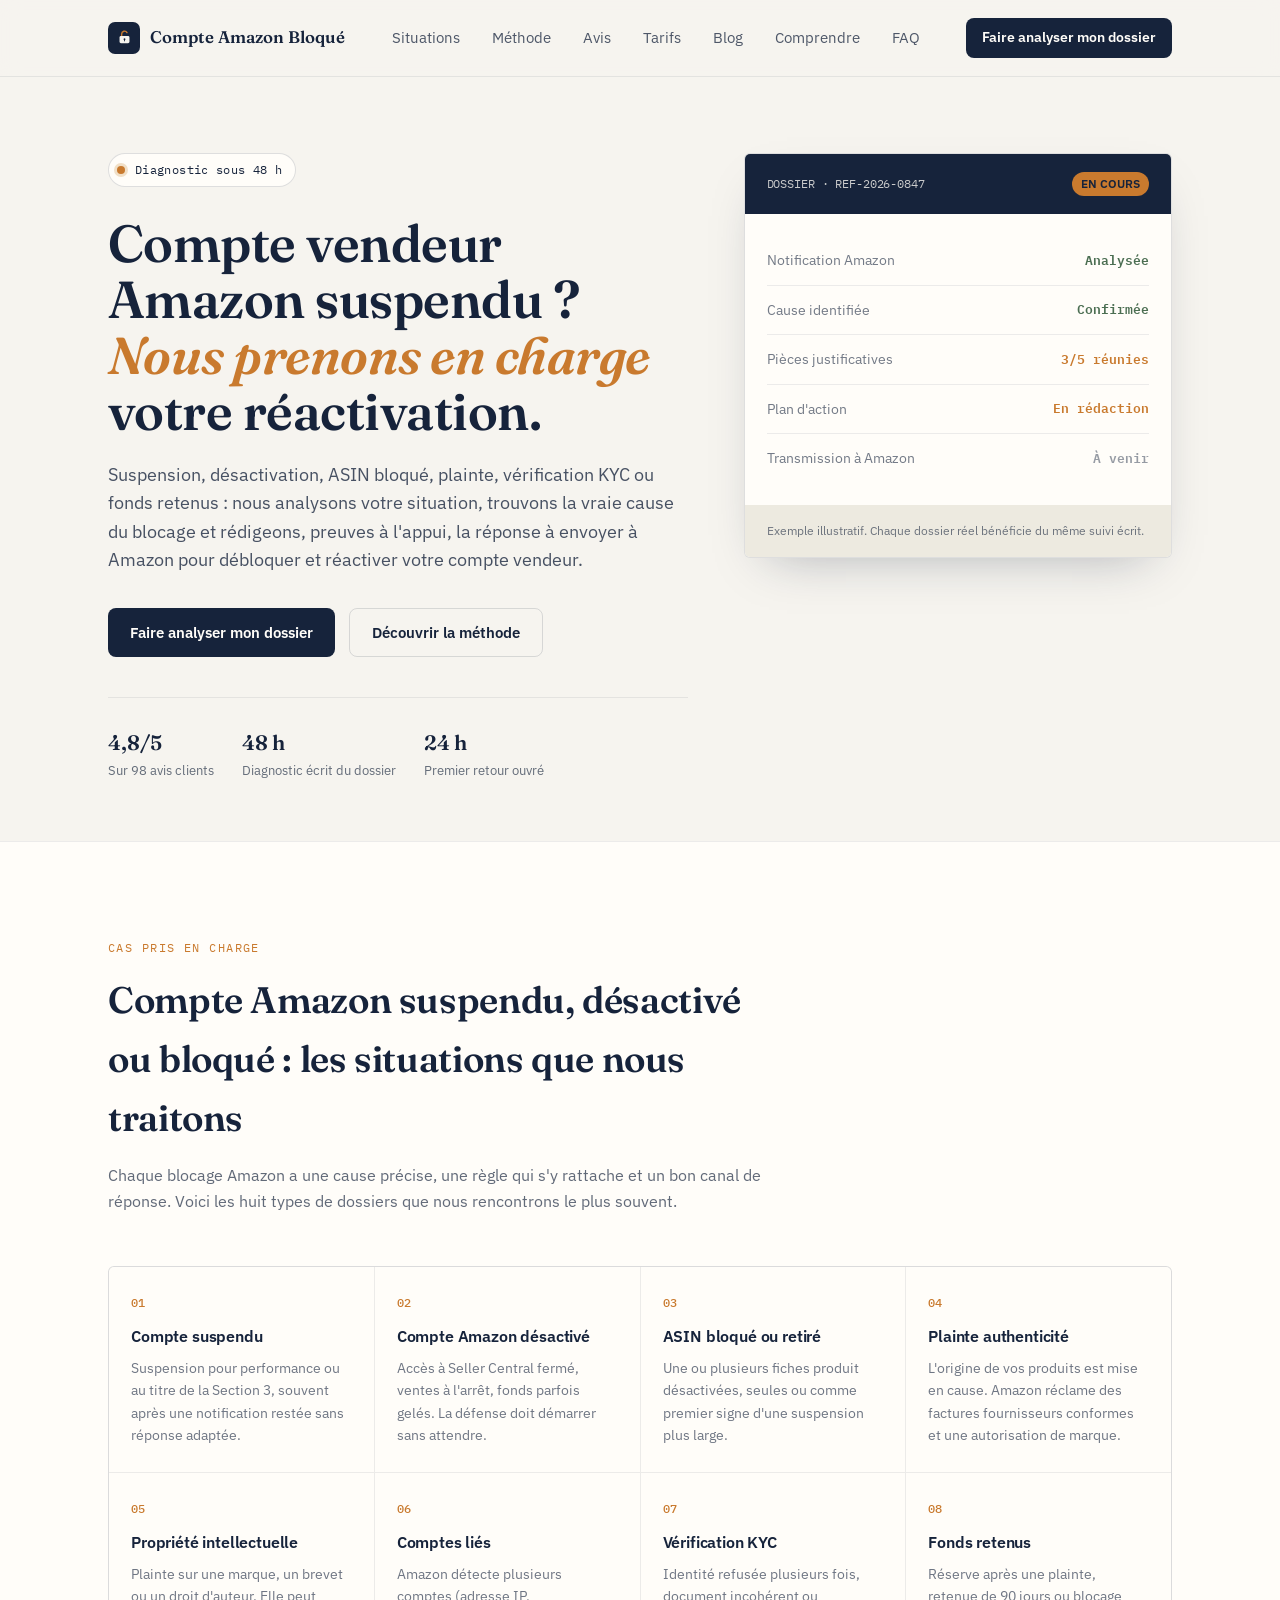
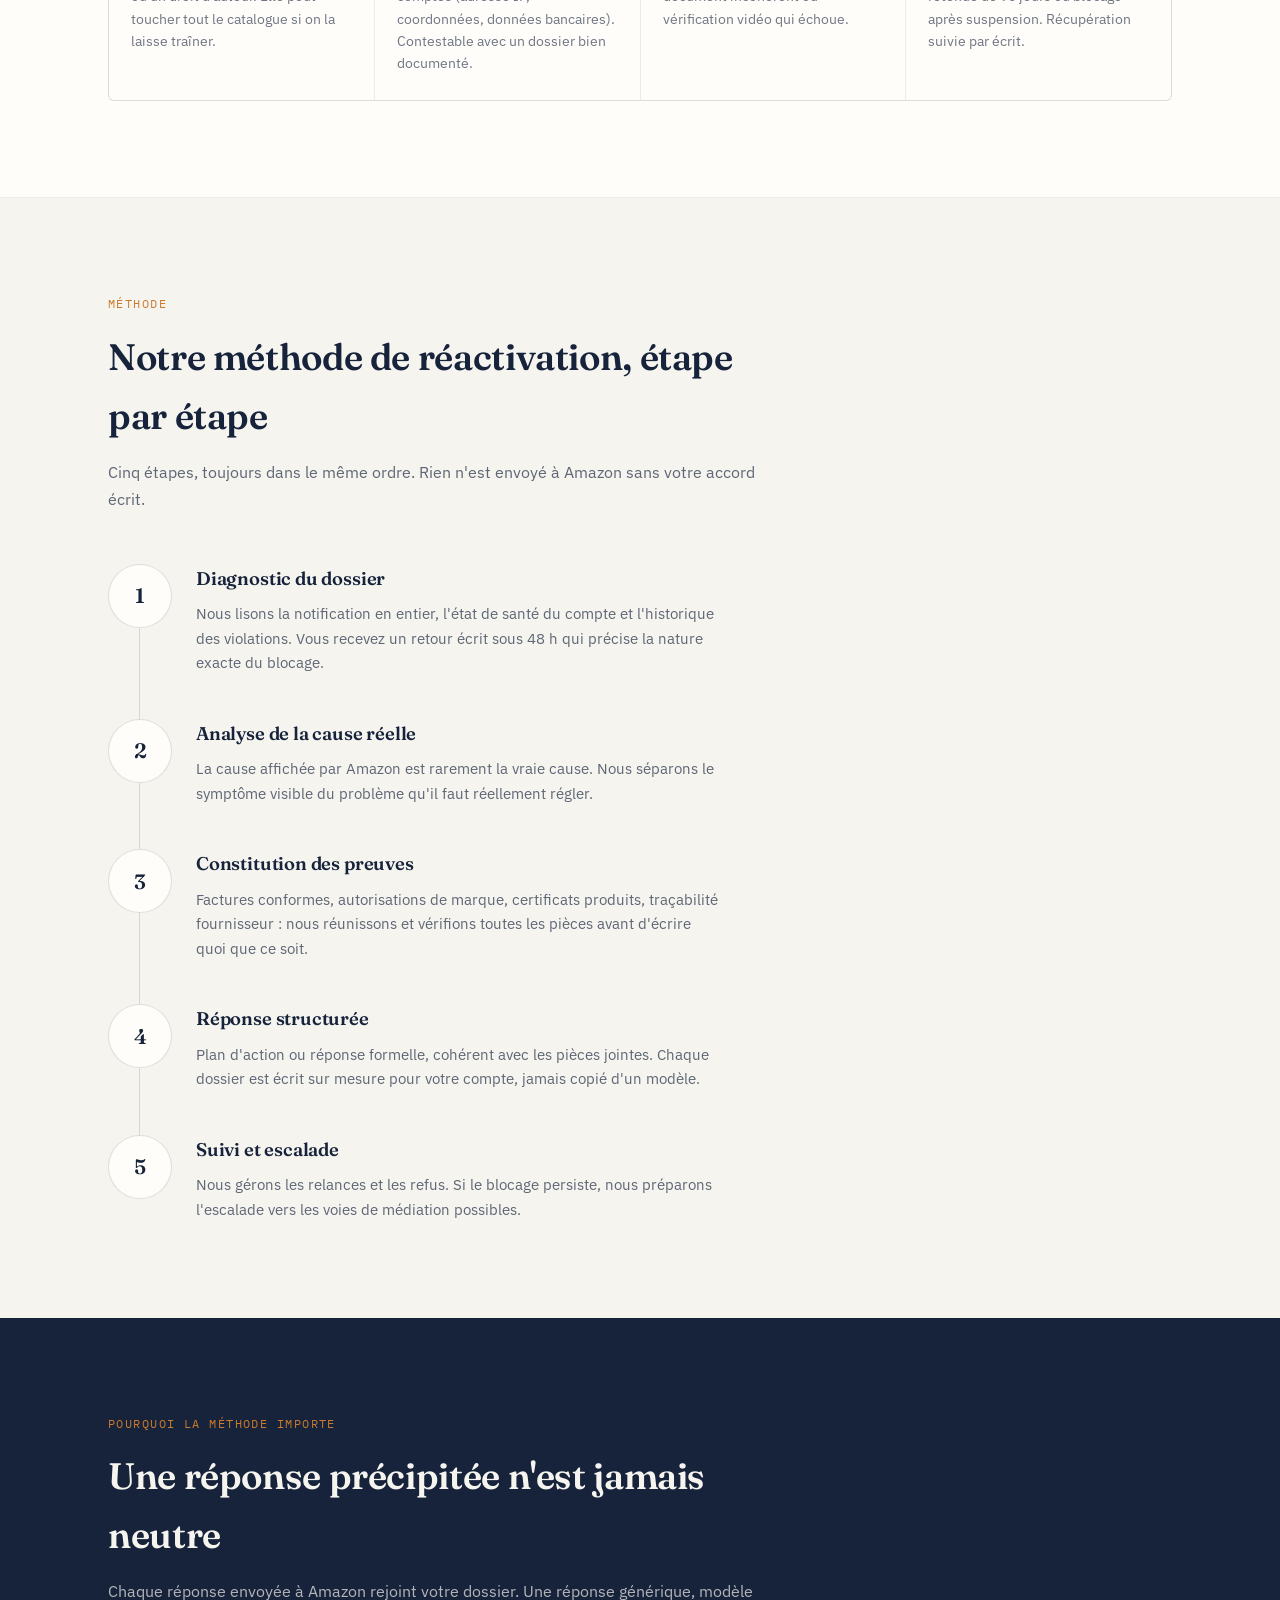
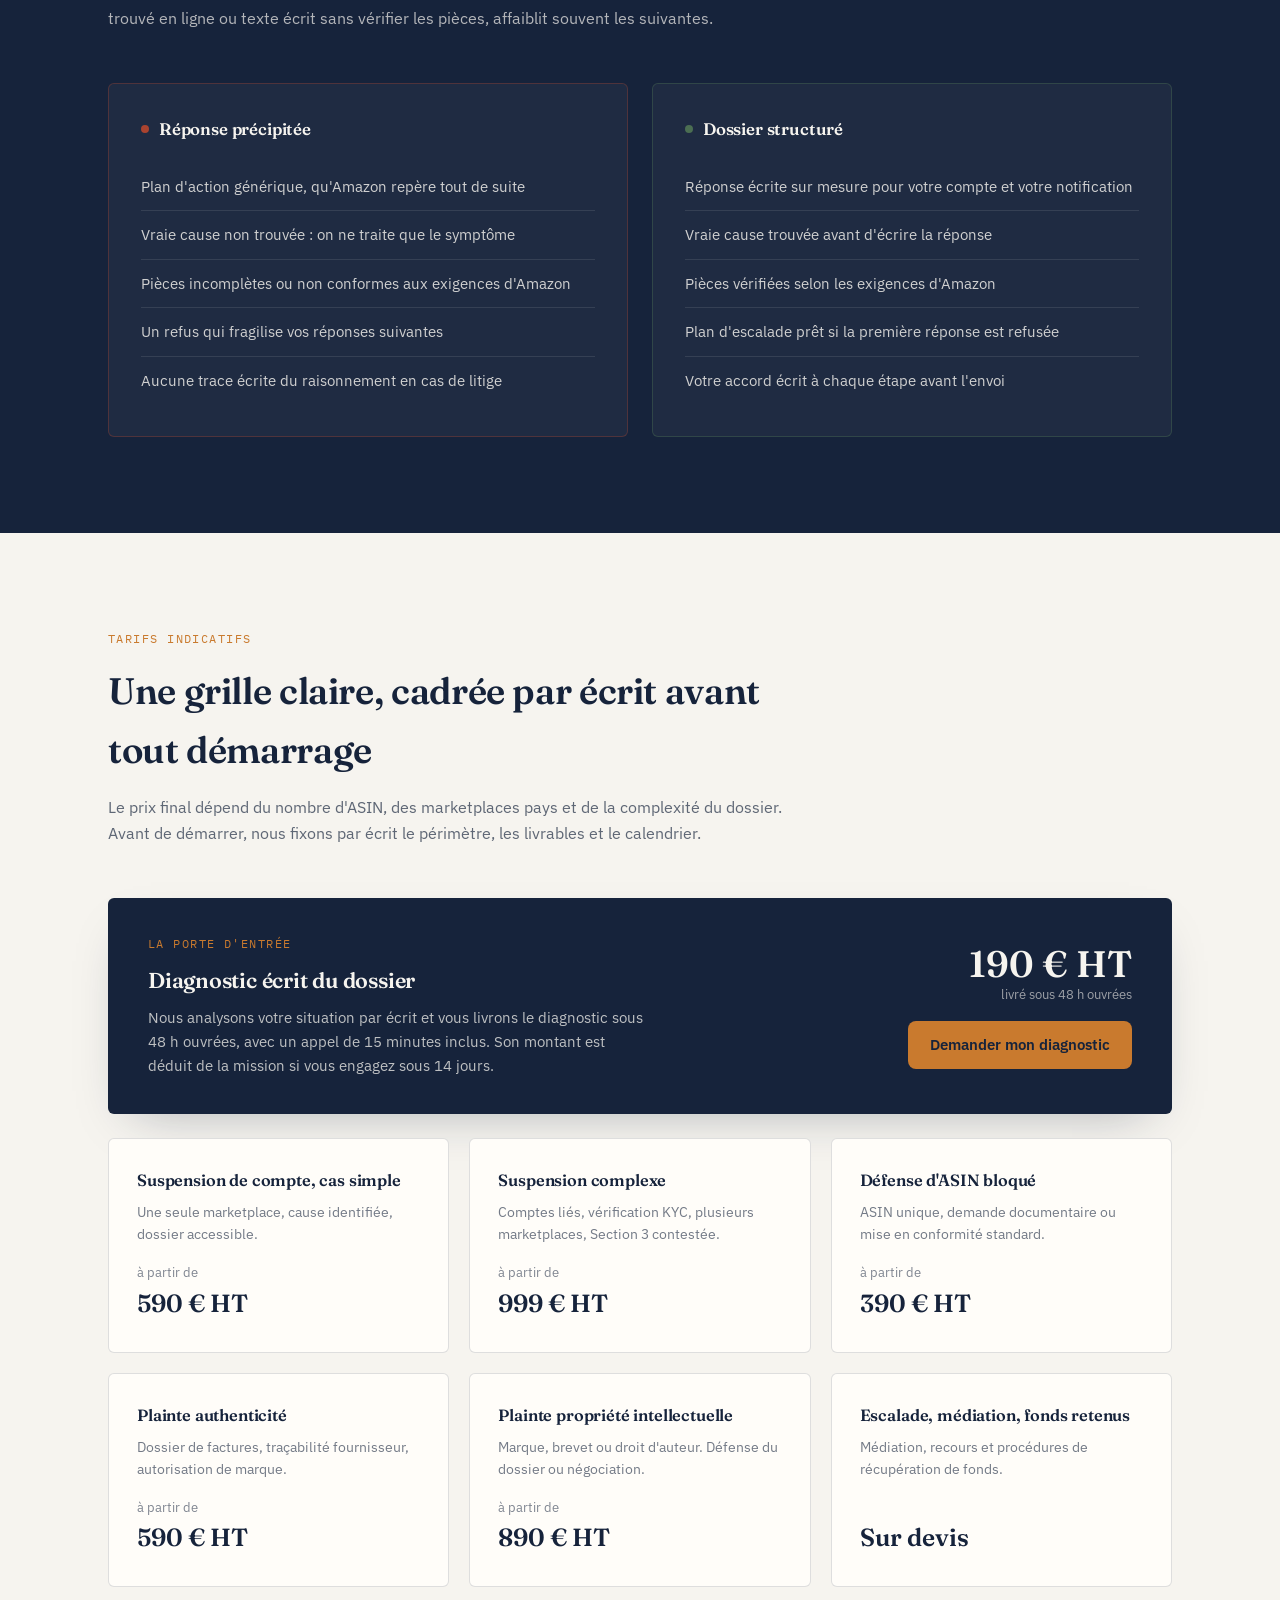
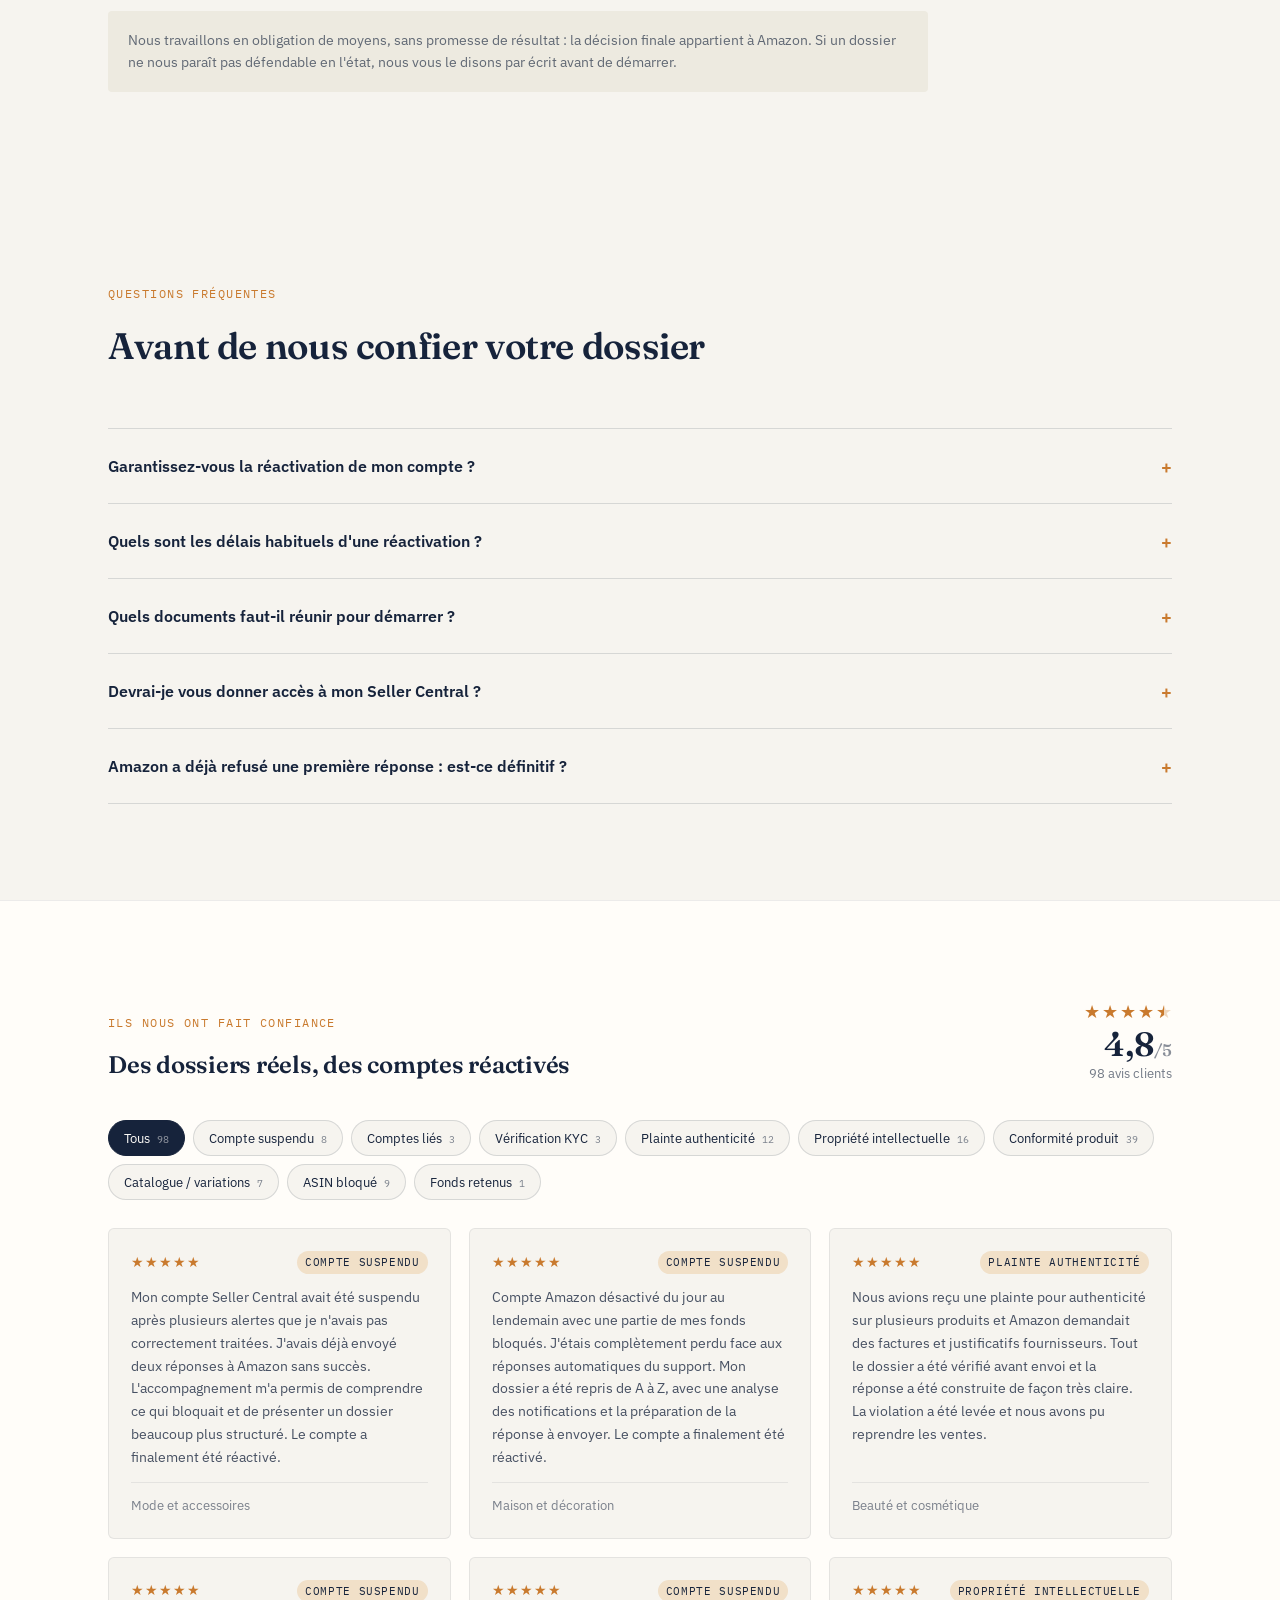
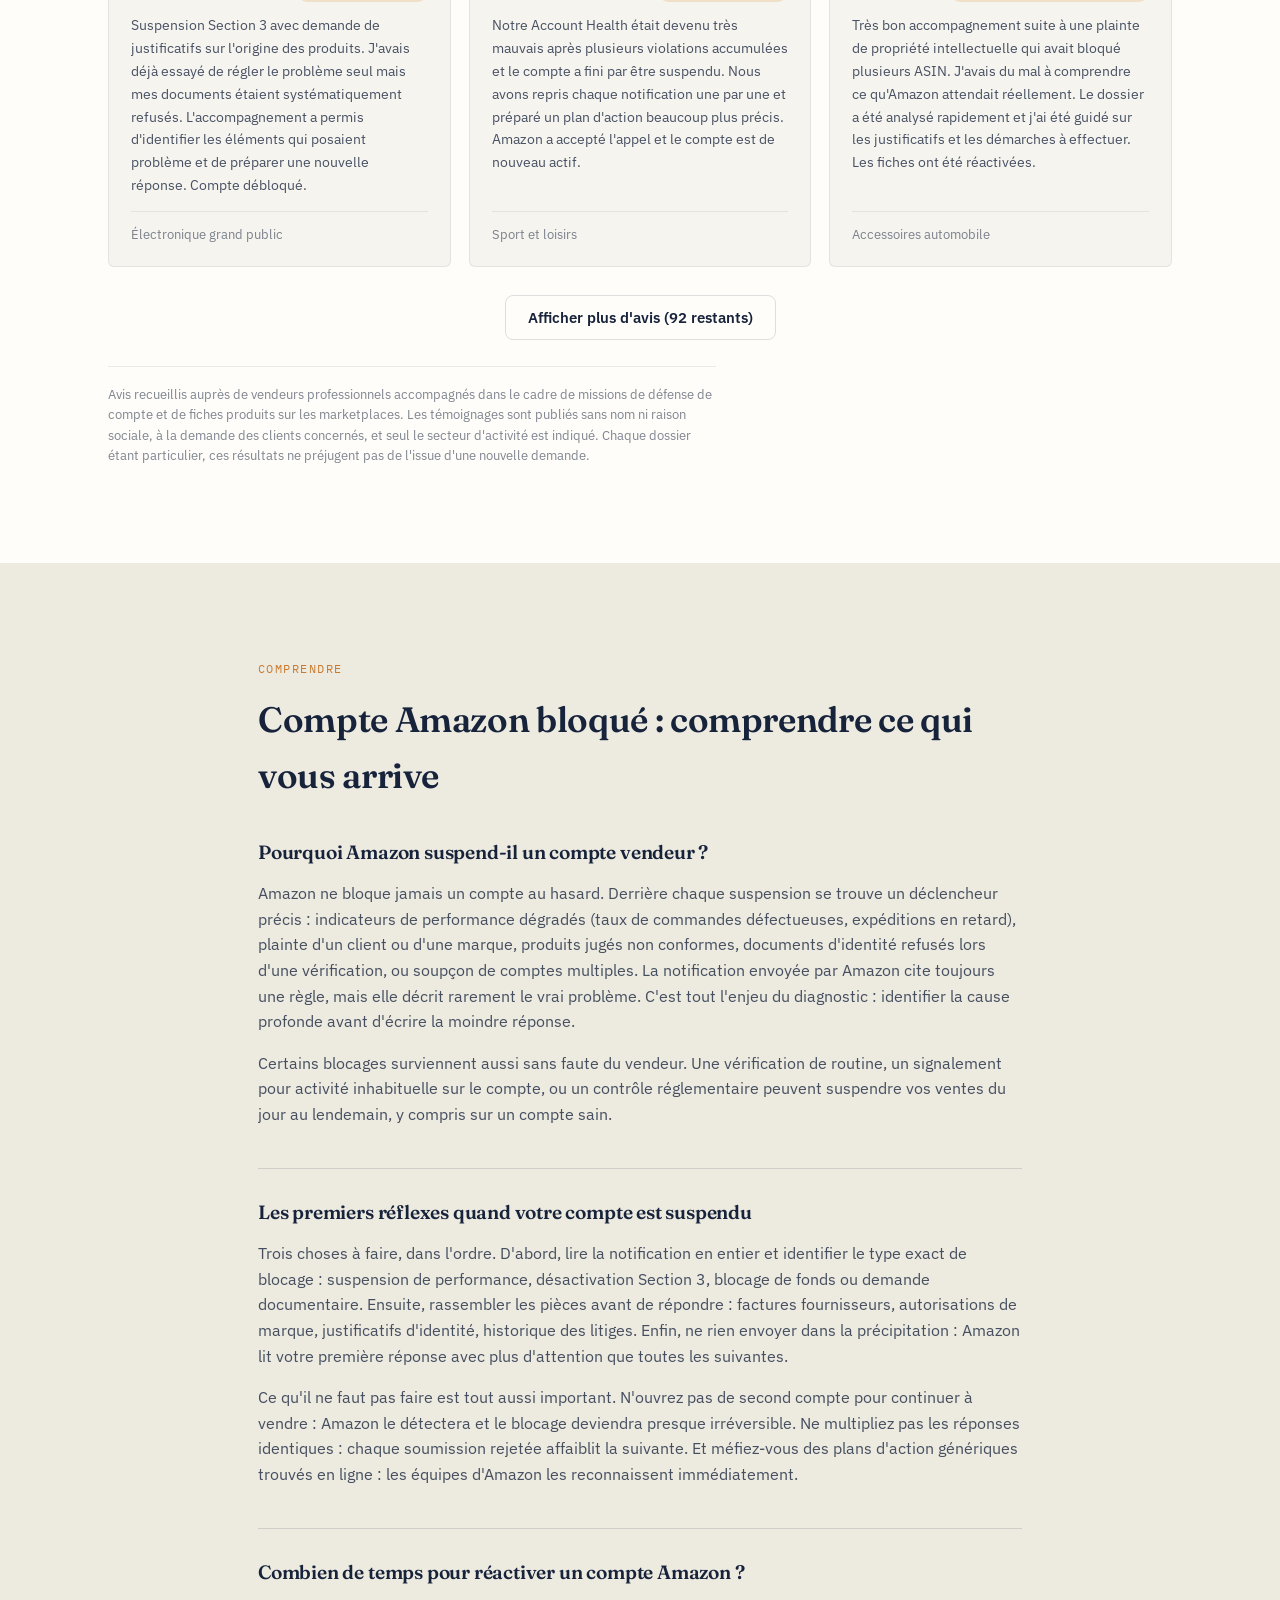
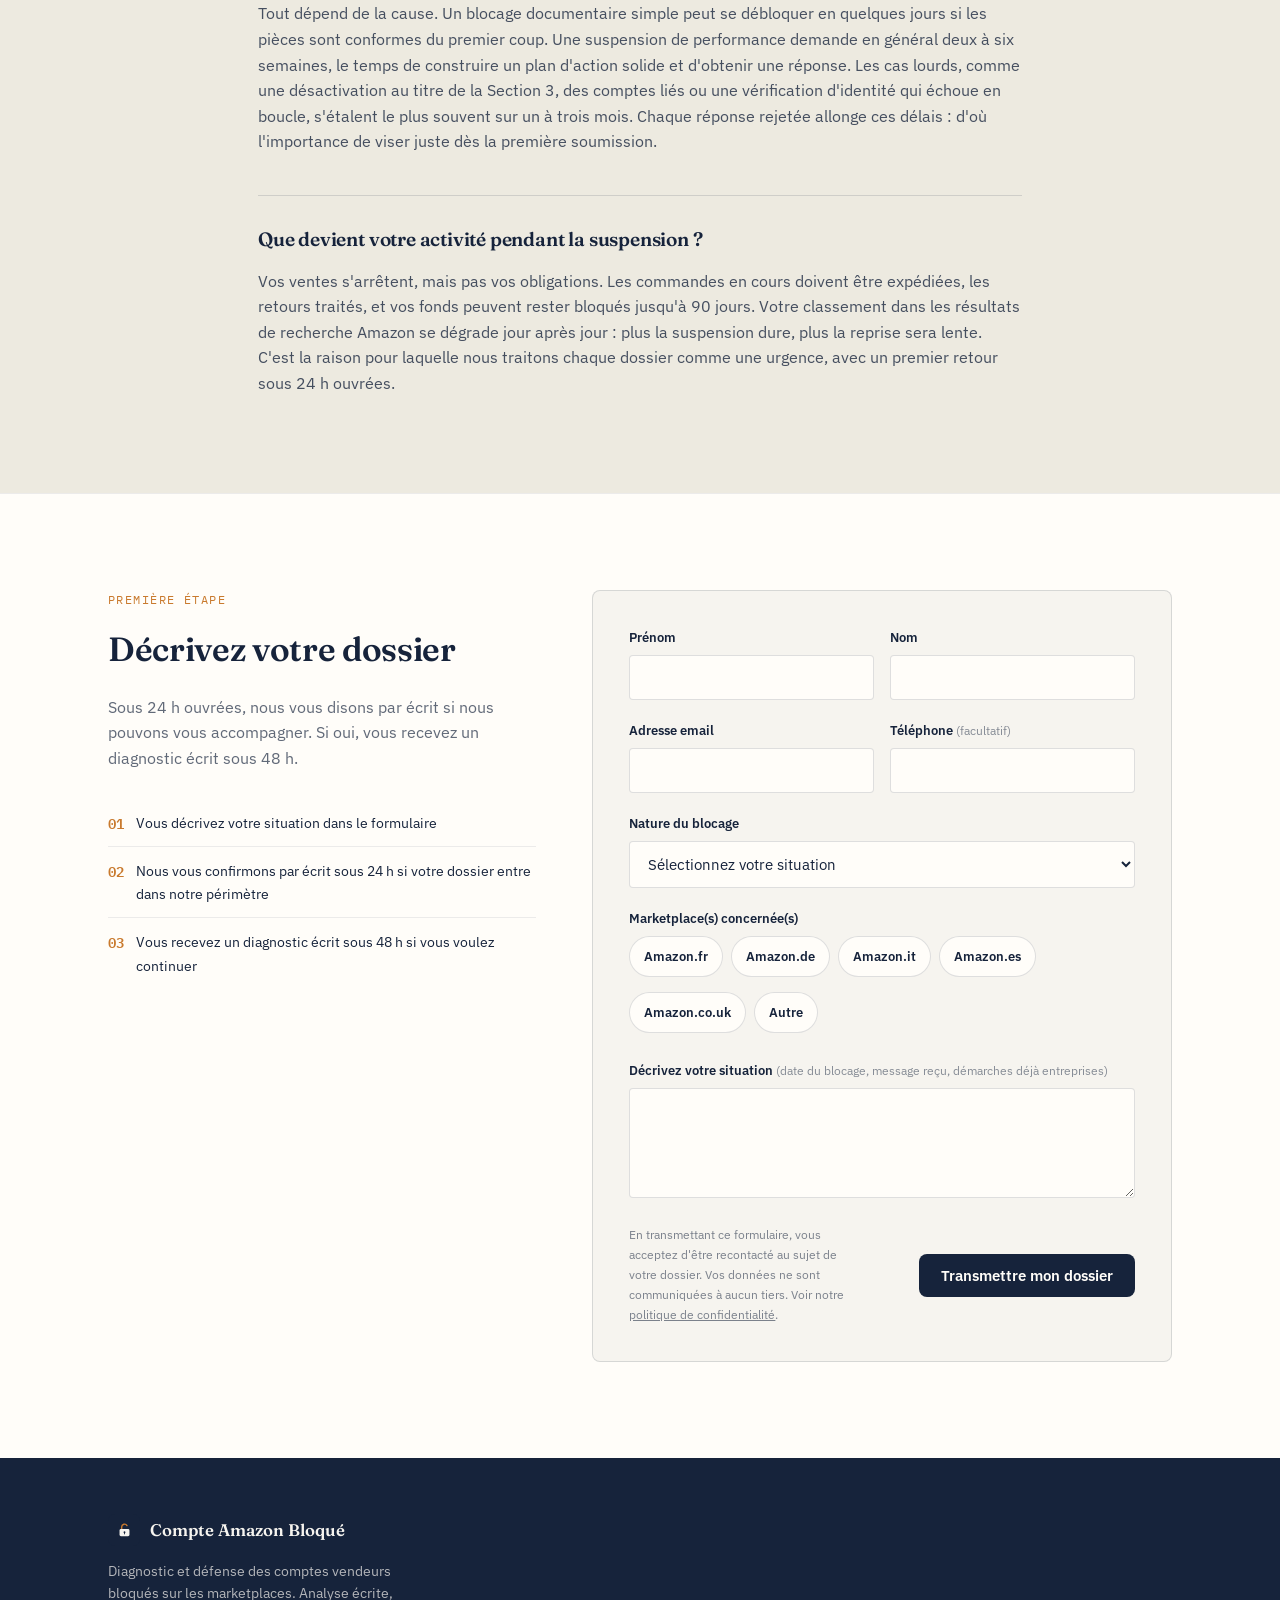
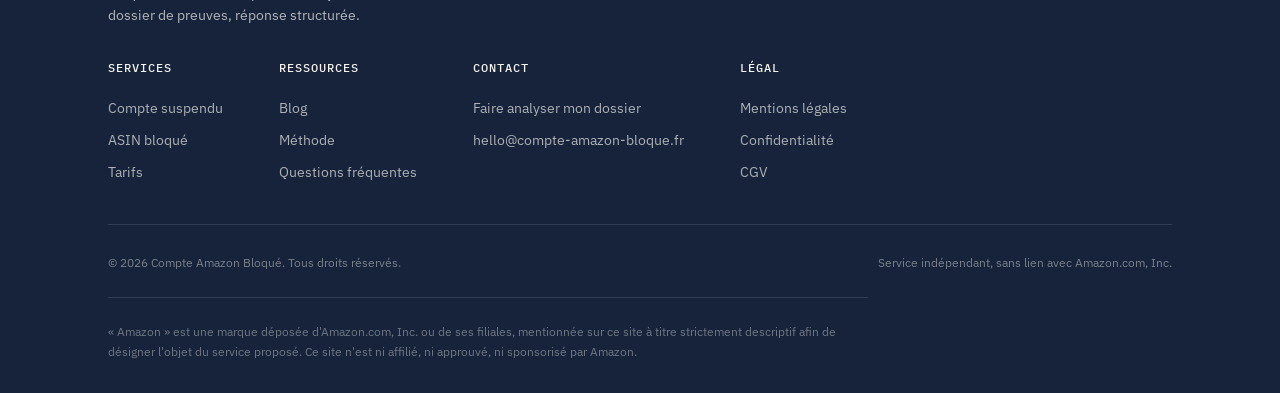
==== commit b1f6b241: "Crée le blog : page liste, premier article sur les comptes bloqués, image Open Graph et liens de nav" ====
--- a/index.html
+++ b/index.html
@@ -8,6 +8,9 @@
 <link rel="canonical" href="https://compte-amazon-bloque.fr/">
 <link rel="icon" href="/favicon.svg" type="image/svg+xml">
 <link rel="apple-touch-icon" sizes="180x180" href="/apple-touch-icon.png">
+<meta property="og:image" content="https://compte-amazon-bloque.fr/og-image.png">
+<meta property="og:image:width" content="1200">
+<meta property="og:image:height" content="630">
 <meta property="og:type" content="website">
 <meta property="og:locale" content="fr_FR">
 <meta property="og:url" content="https://compte-amazon-bloque.fr/">
@@ -615,6 +618,7 @@
       <a href="#methode">Méthode</a>
       <a href="#avis">Avis</a>
       <a href="#tarifs">Tarifs</a>
+      <a href="/blog">Blog</a>
       <a href="#comprendre">Comprendre</a>
       <a href="#faq">FAQ</a>
     </nav>
@@ -1028,6 +1032,7 @@
         </div>
         <div class="foot-col">
           <h4>Ressources</h4>
+          <a href="/blog">Blog</a>
           <a href="#methode">Méthode</a>
           <a href="#faq">Questions fréquentes</a>
         </div>
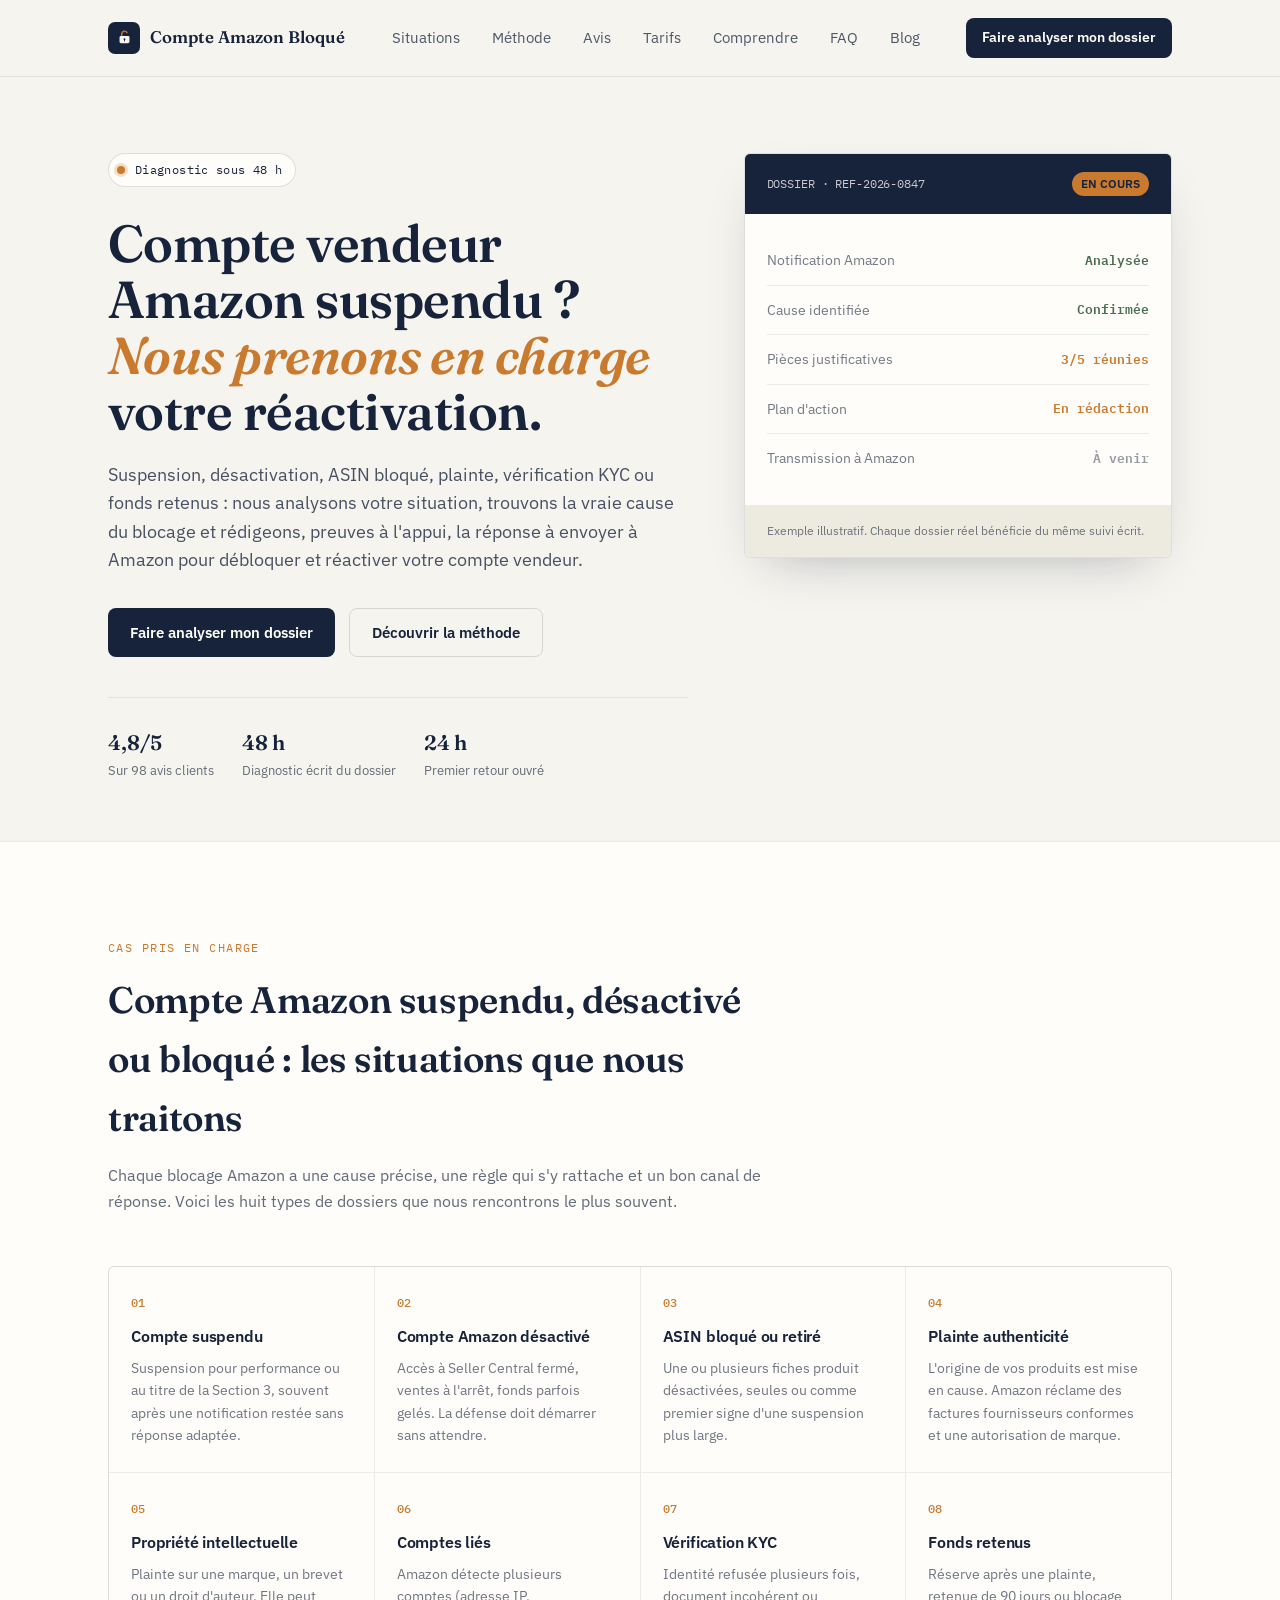
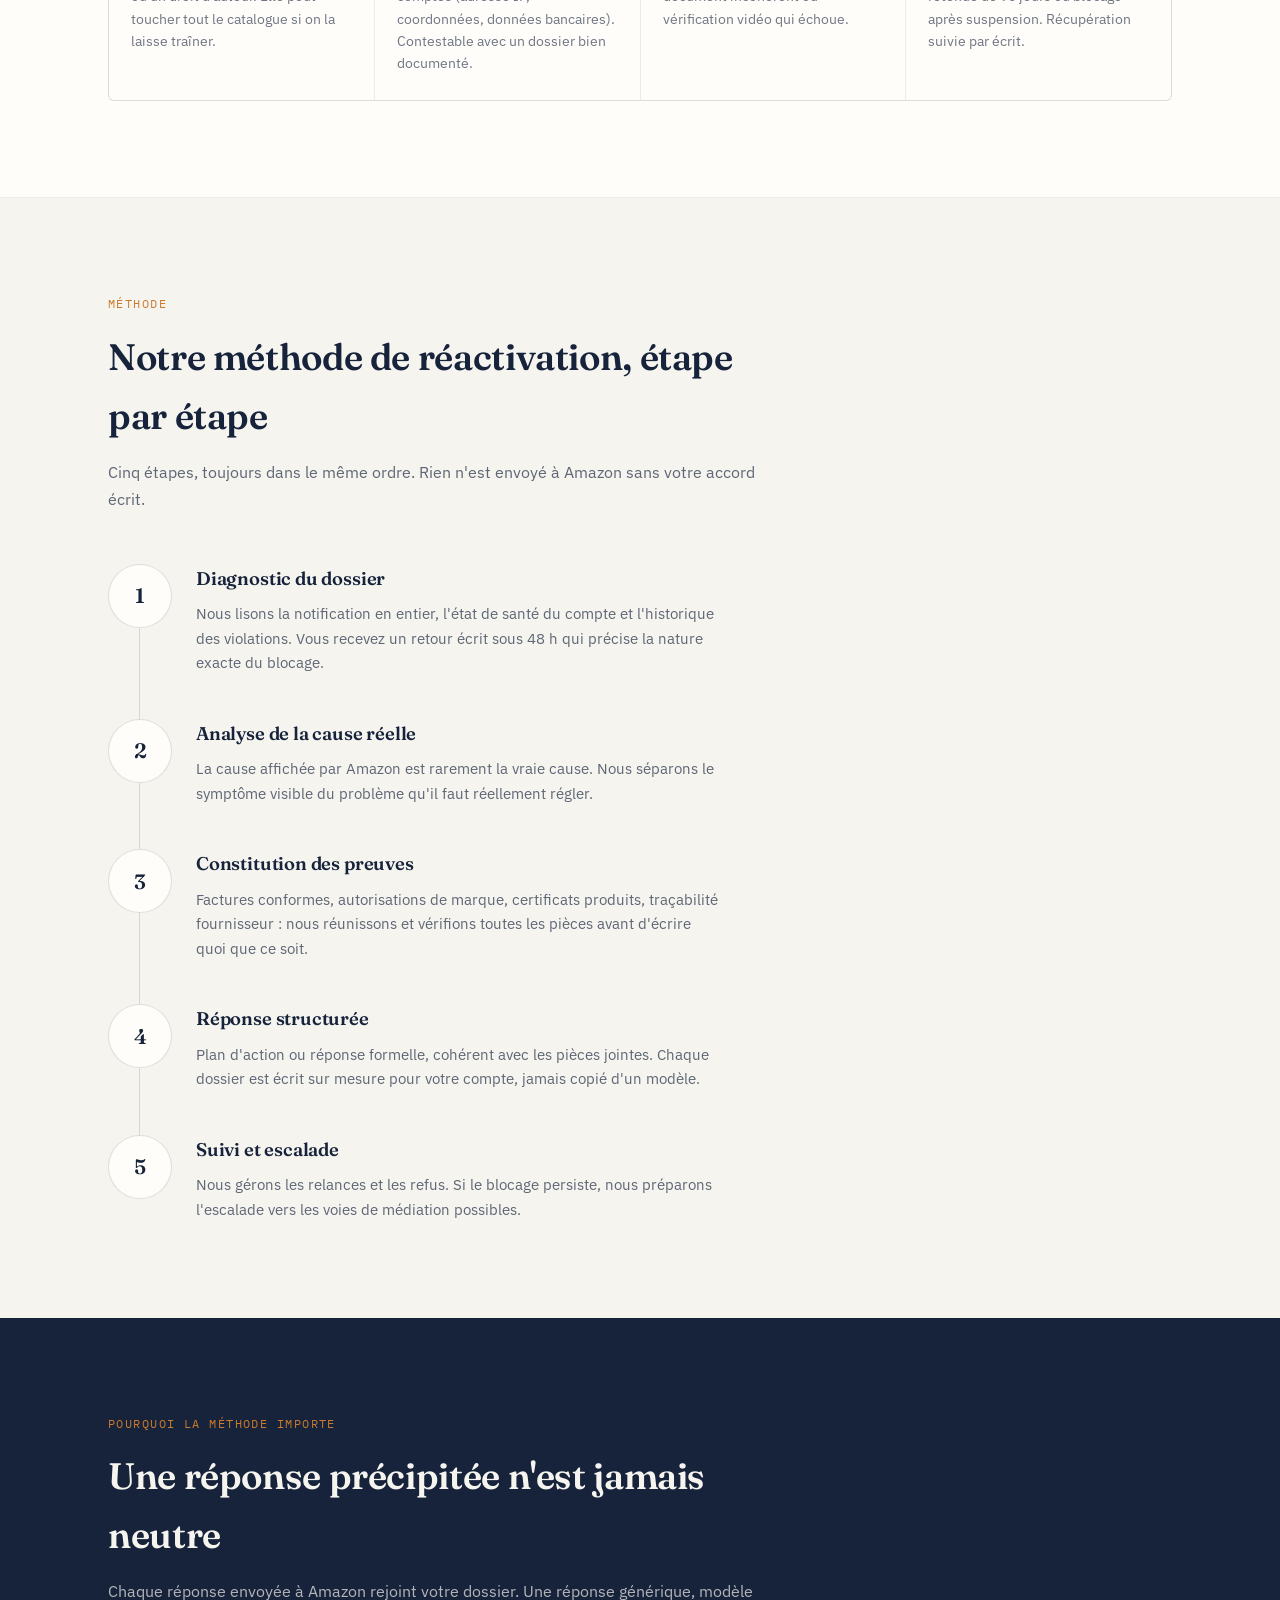
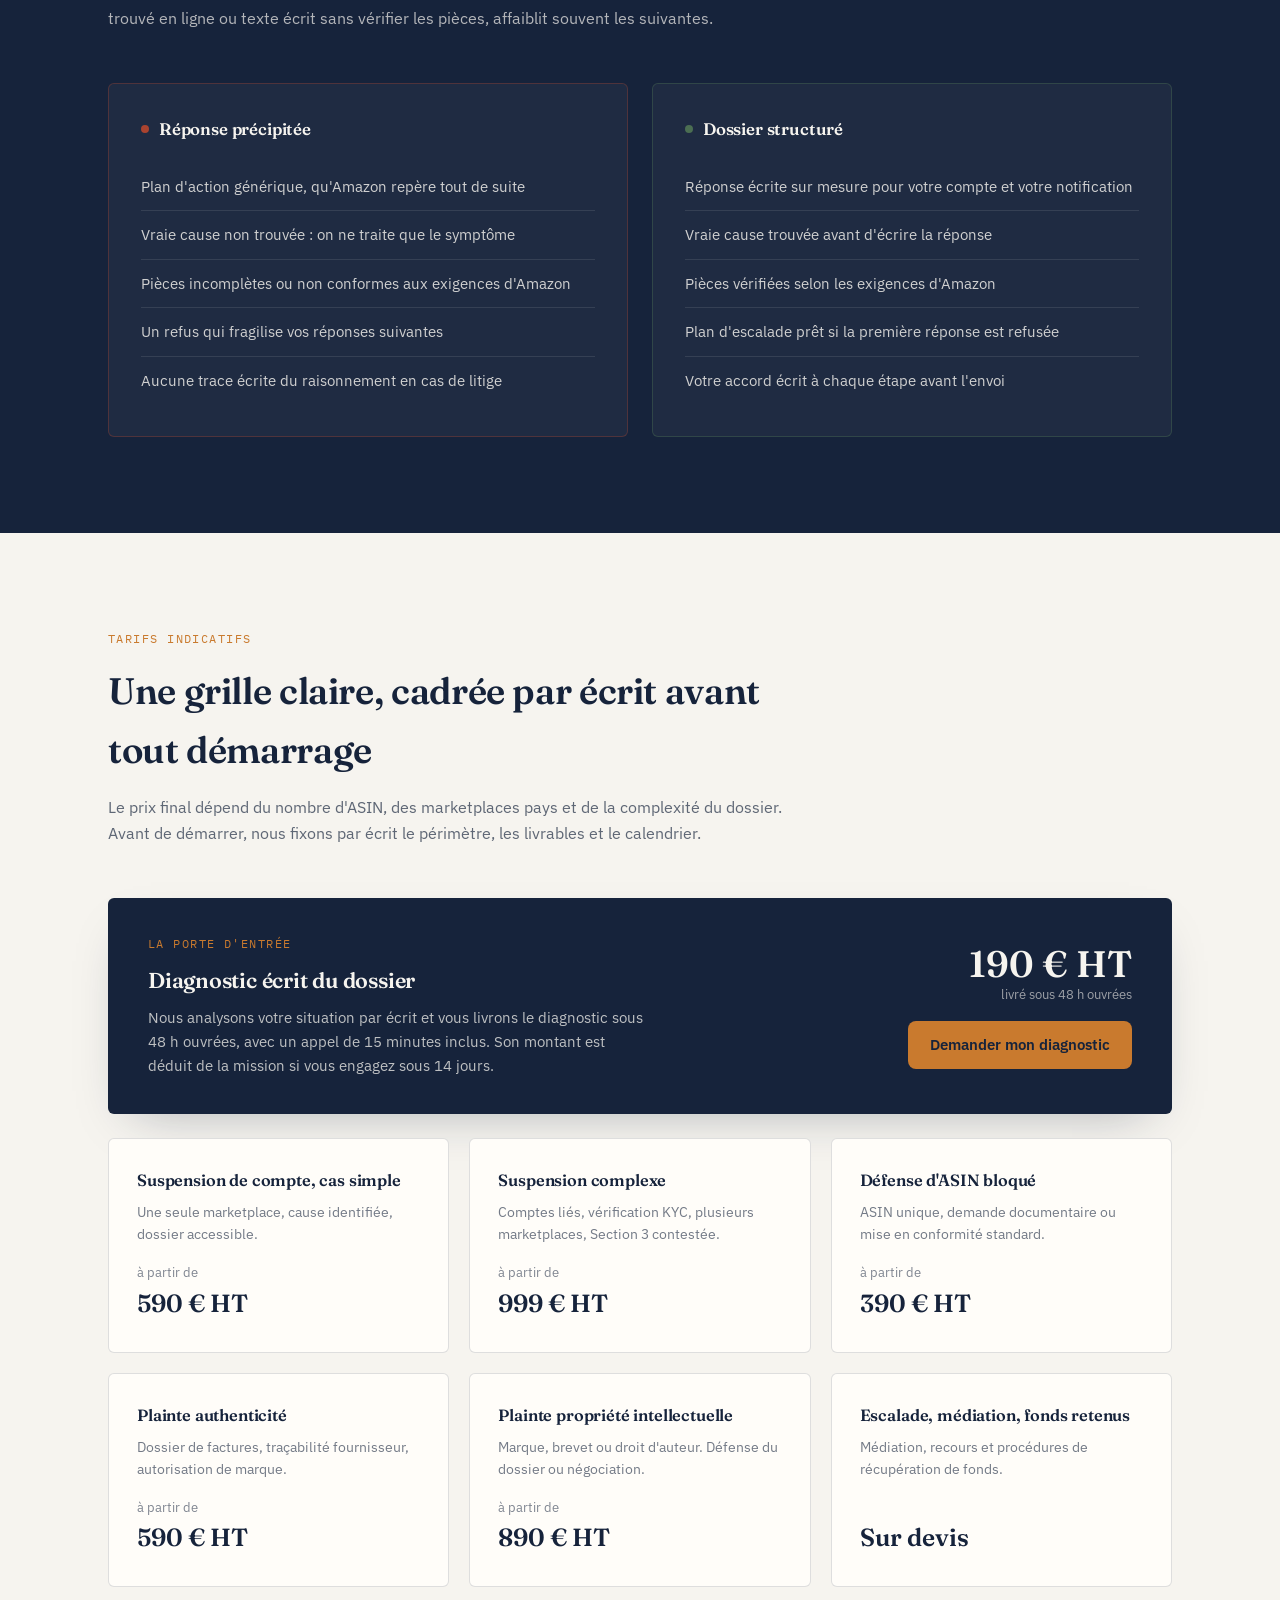
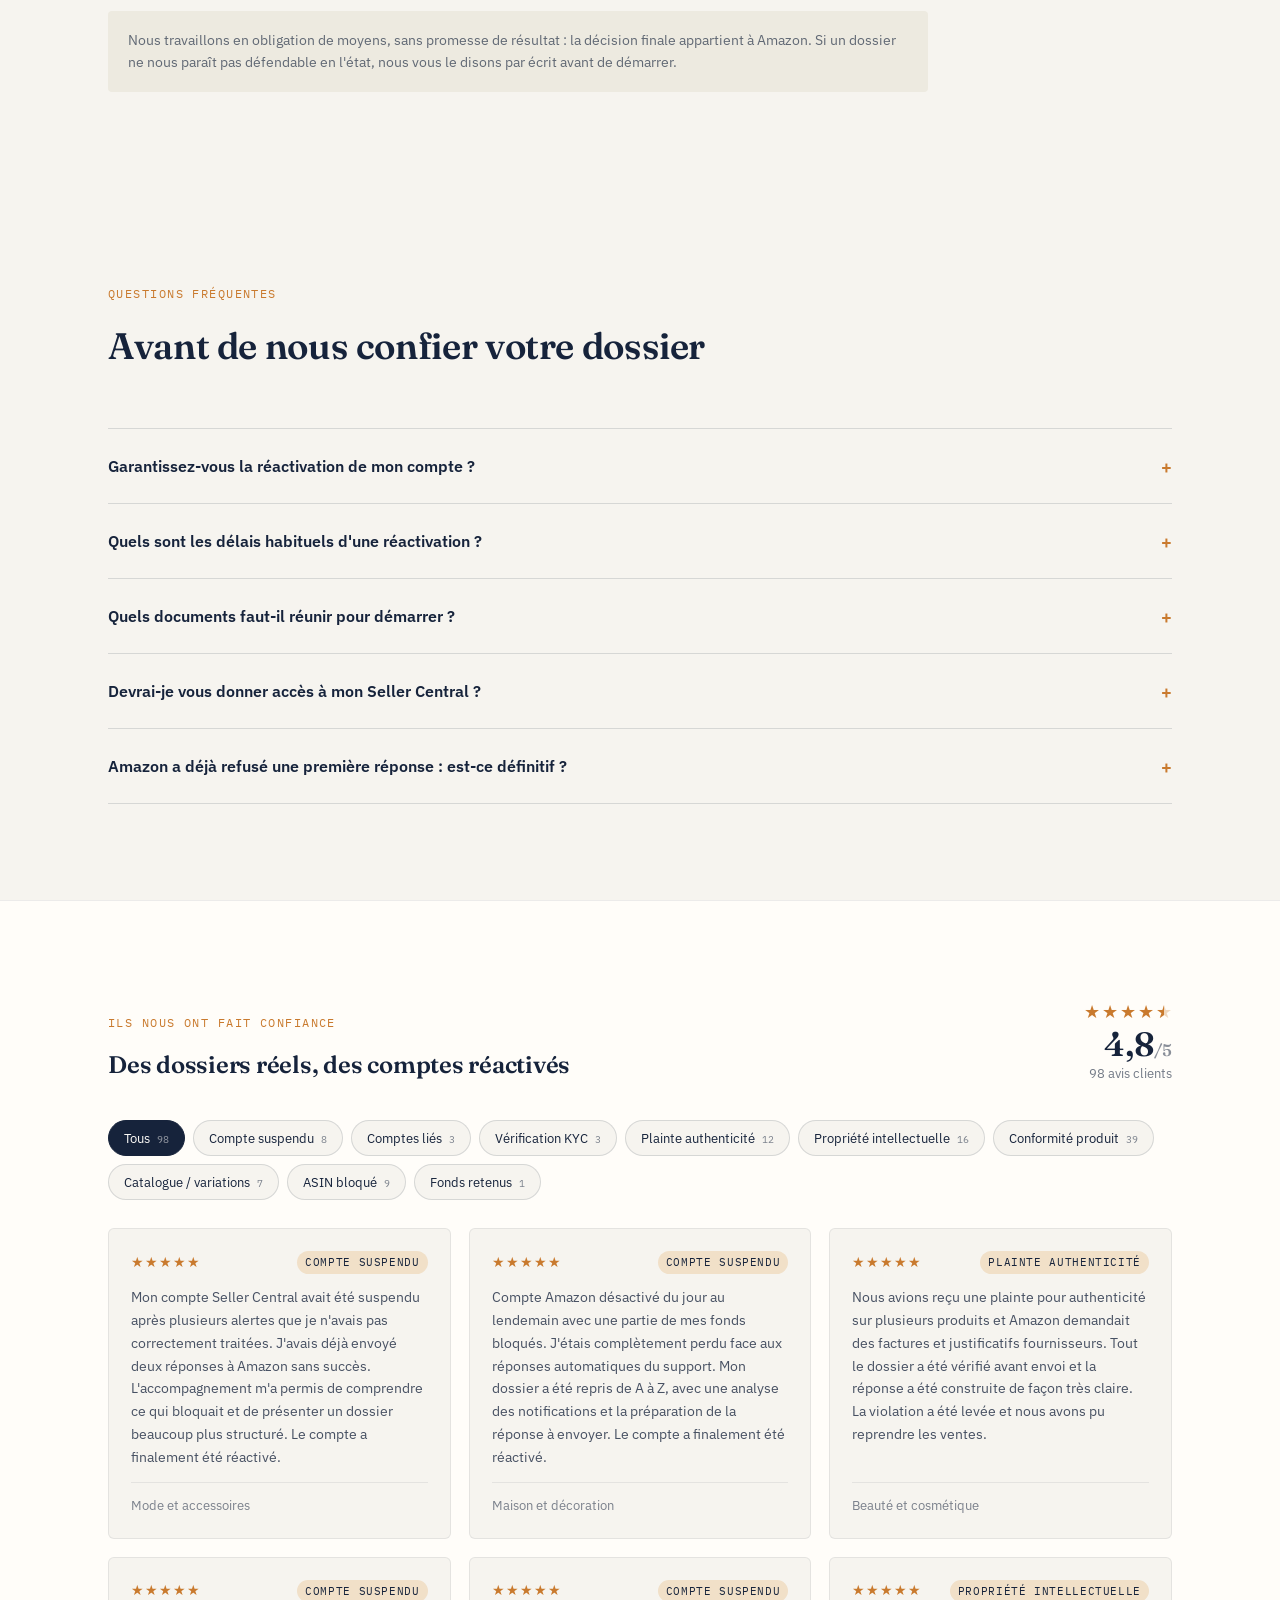
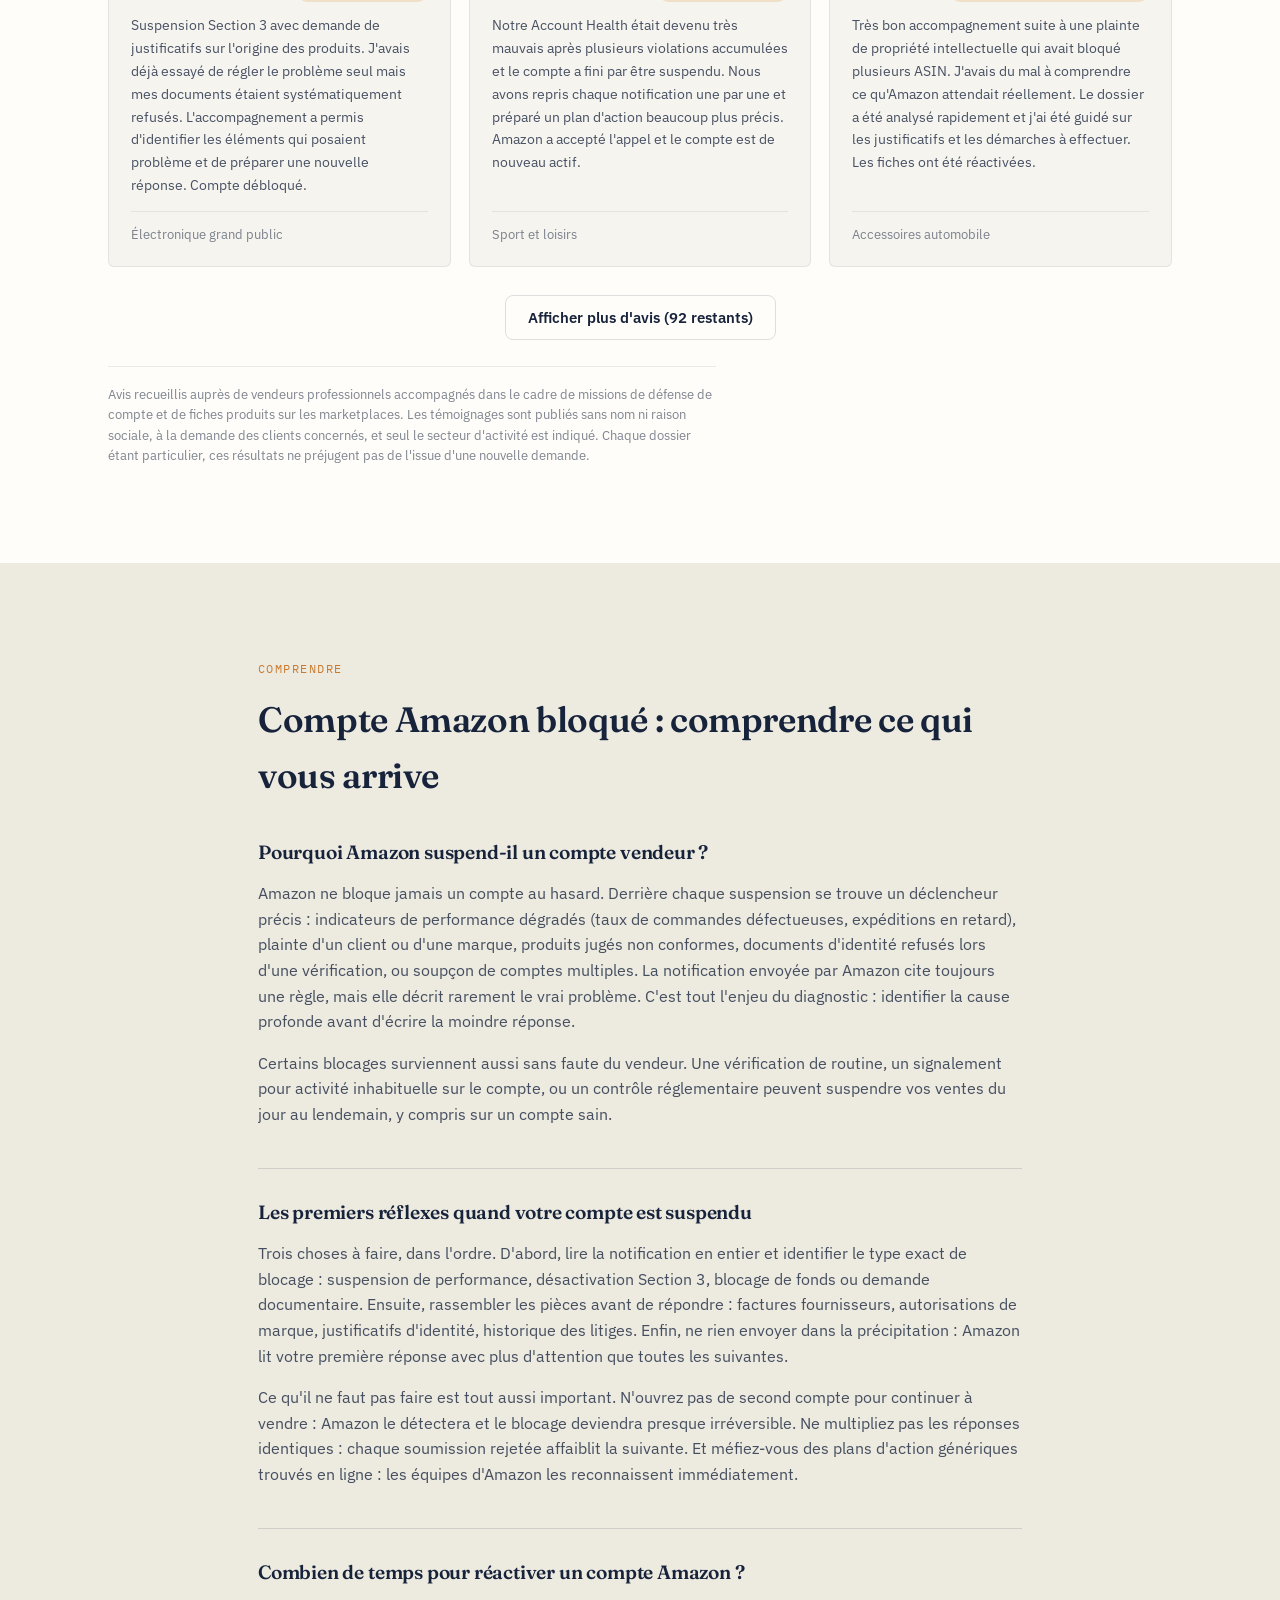
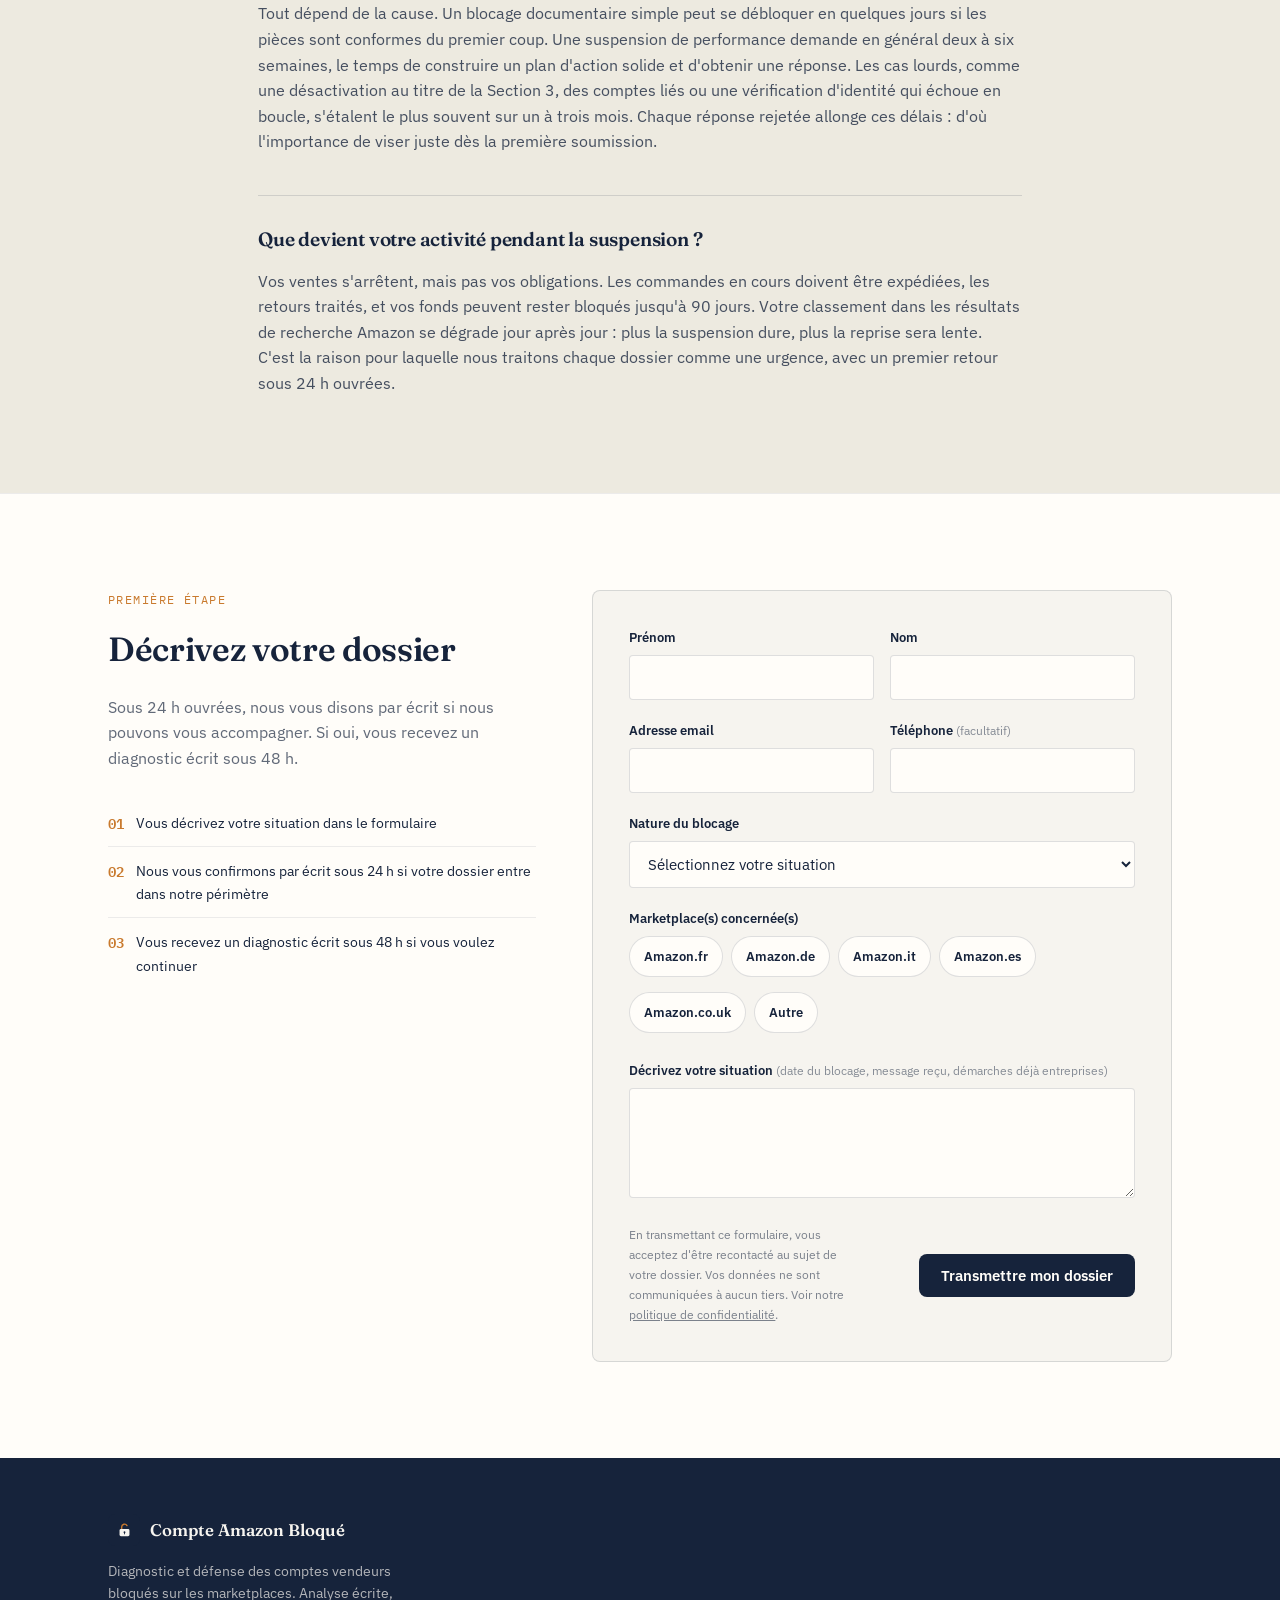
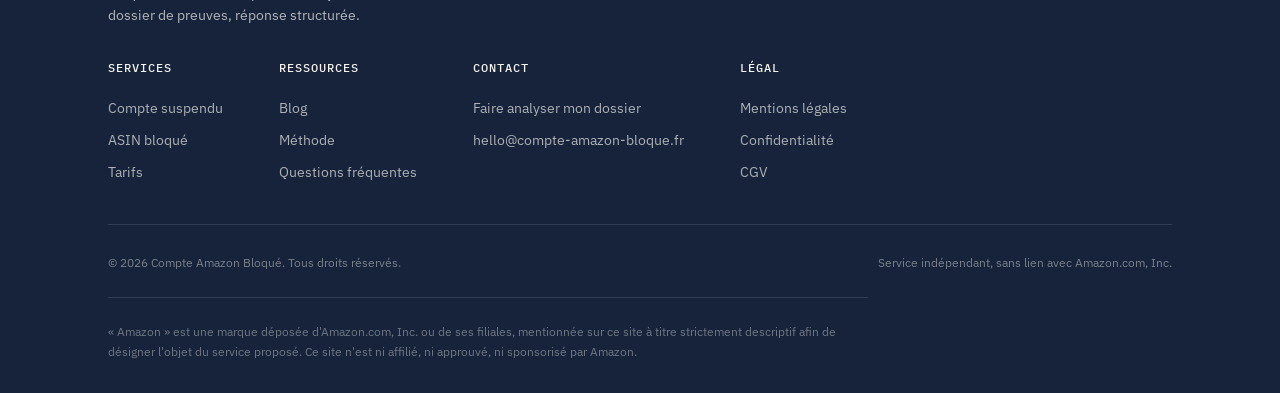
==== commit b9910717: "Place le lien Blog en fin de navigation et harmonise l'ordre sur toutes les pages" ====
--- a/index.html
+++ b/index.html
@@ -618,9 +618,9 @@
       <a href="#methode">Méthode</a>
       <a href="#avis">Avis</a>
       <a href="#tarifs">Tarifs</a>
-      <a href="/blog">Blog</a>
       <a href="#comprendre">Comprendre</a>
       <a href="#faq">FAQ</a>
+      <a href="/blog">Blog</a>
     </nav>
     <a href="#formulaire" class="btn btn-primary btn-sm">Faire analyser mon dossier</a>
   </div>
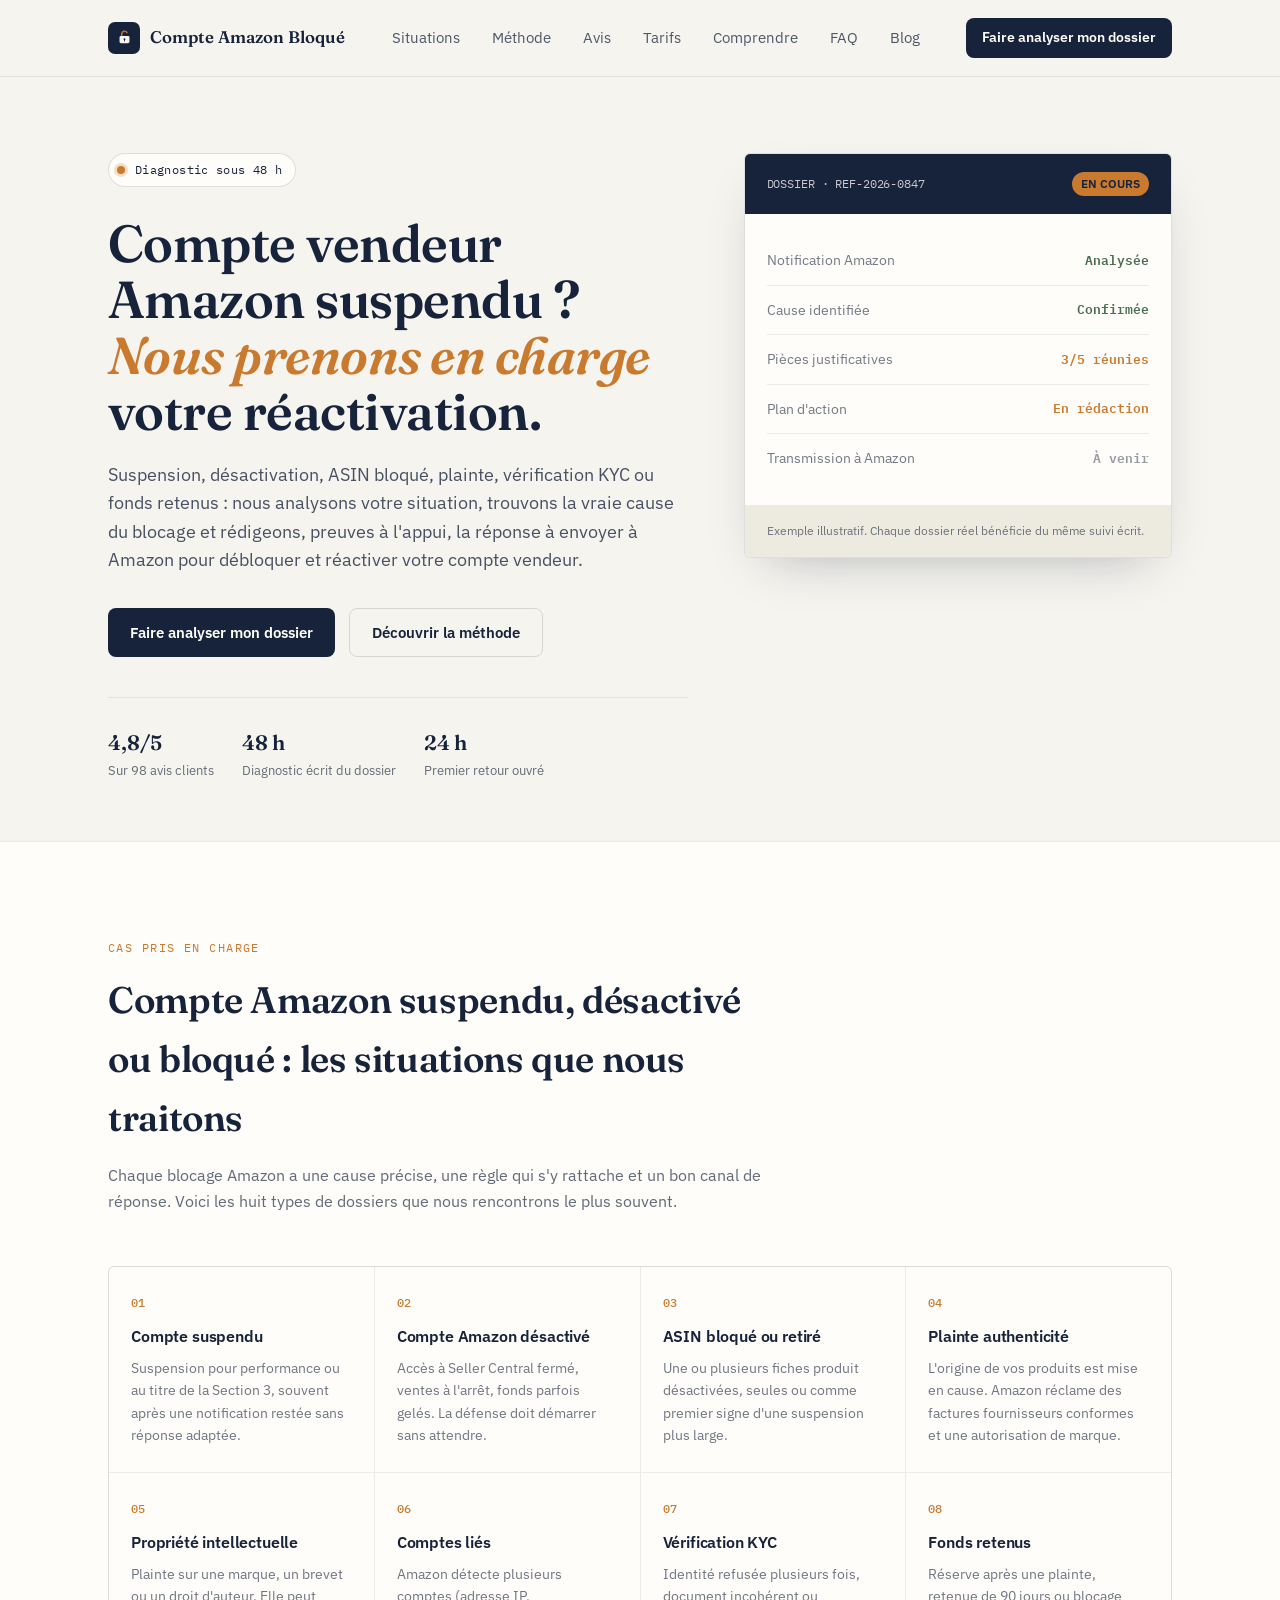
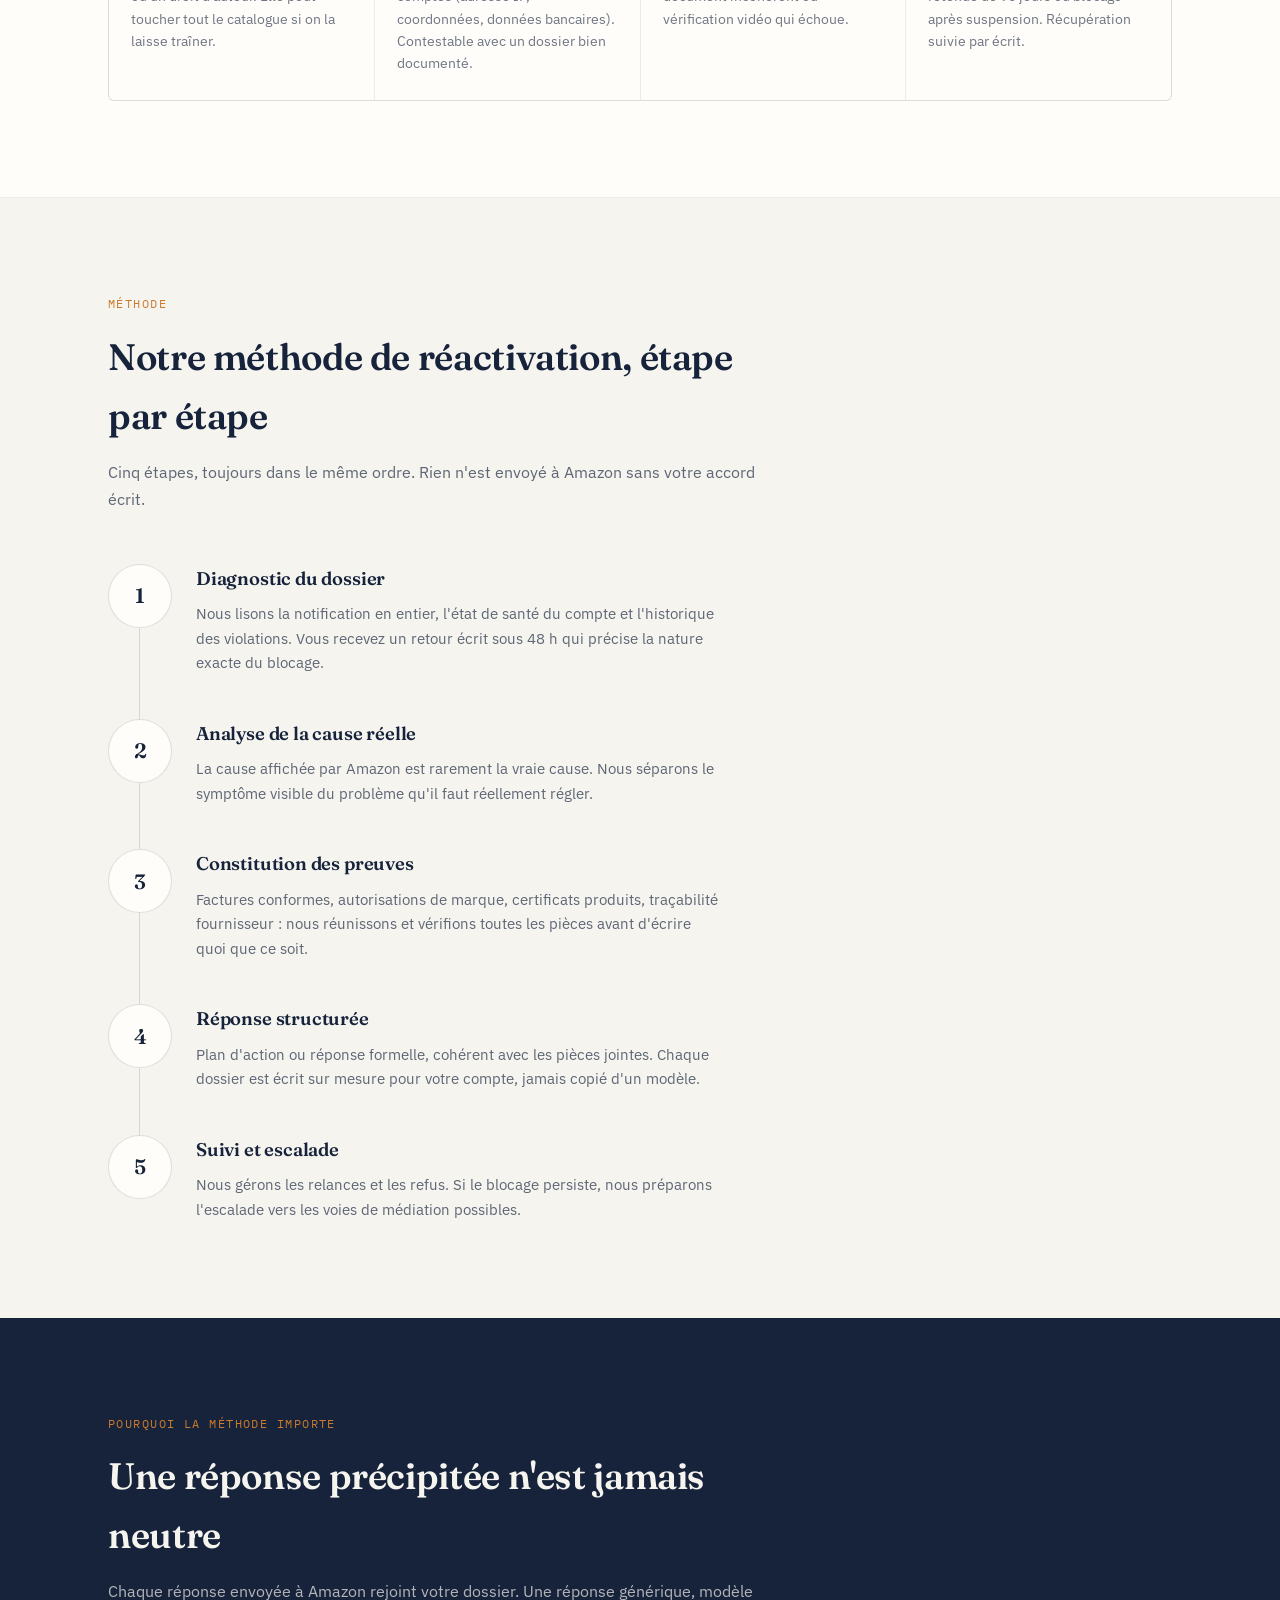
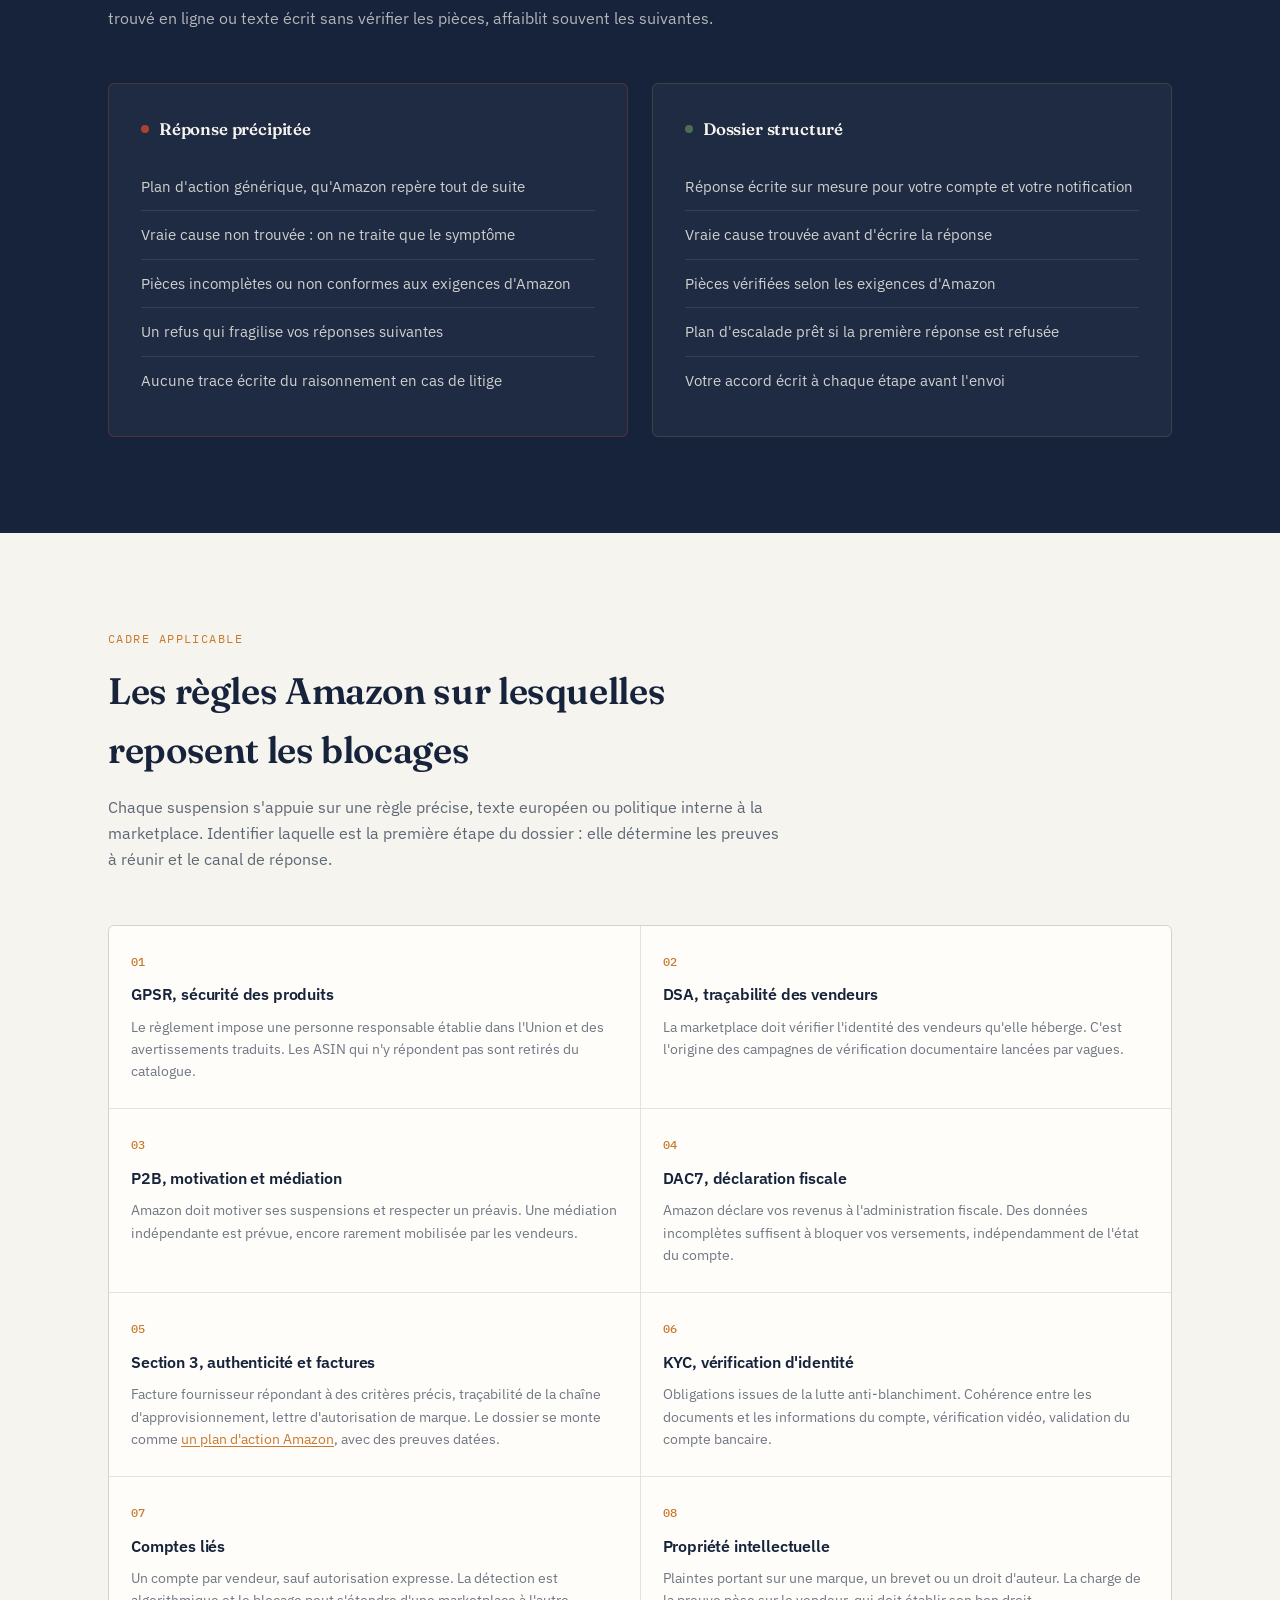
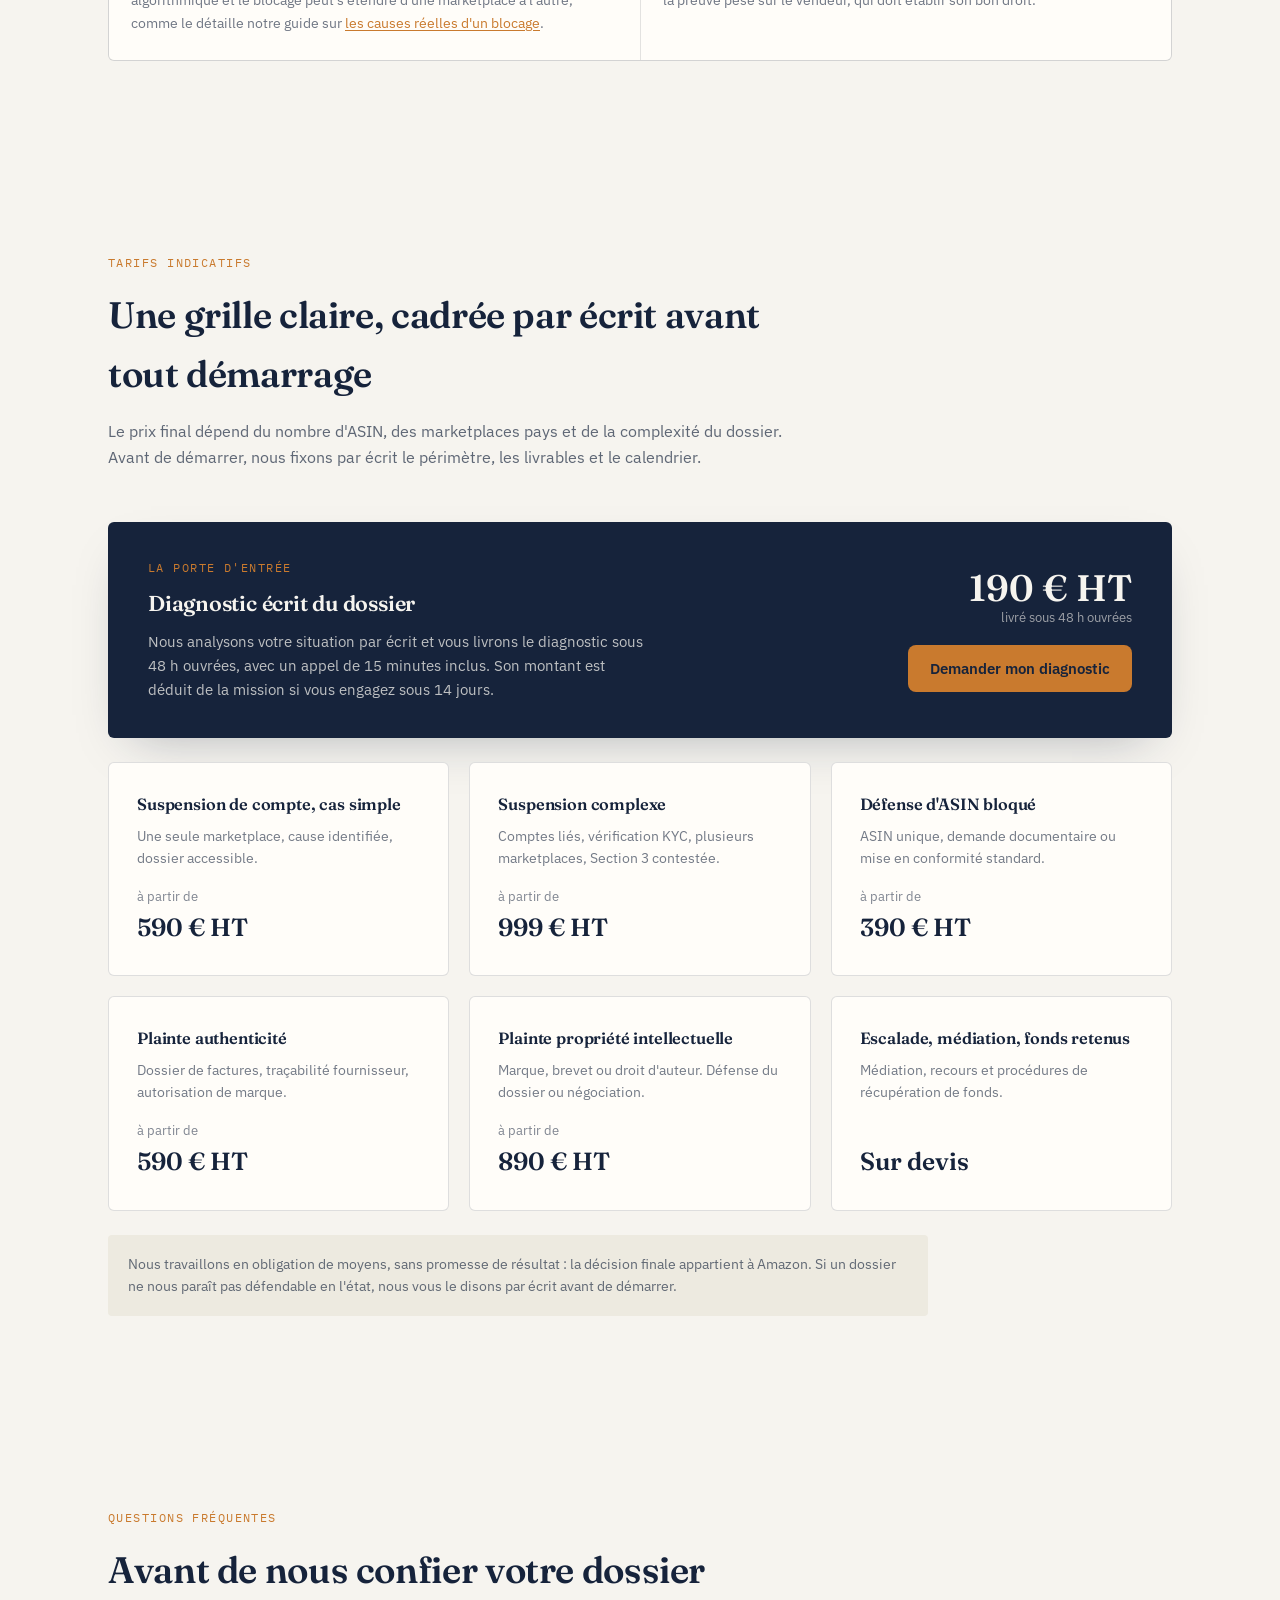
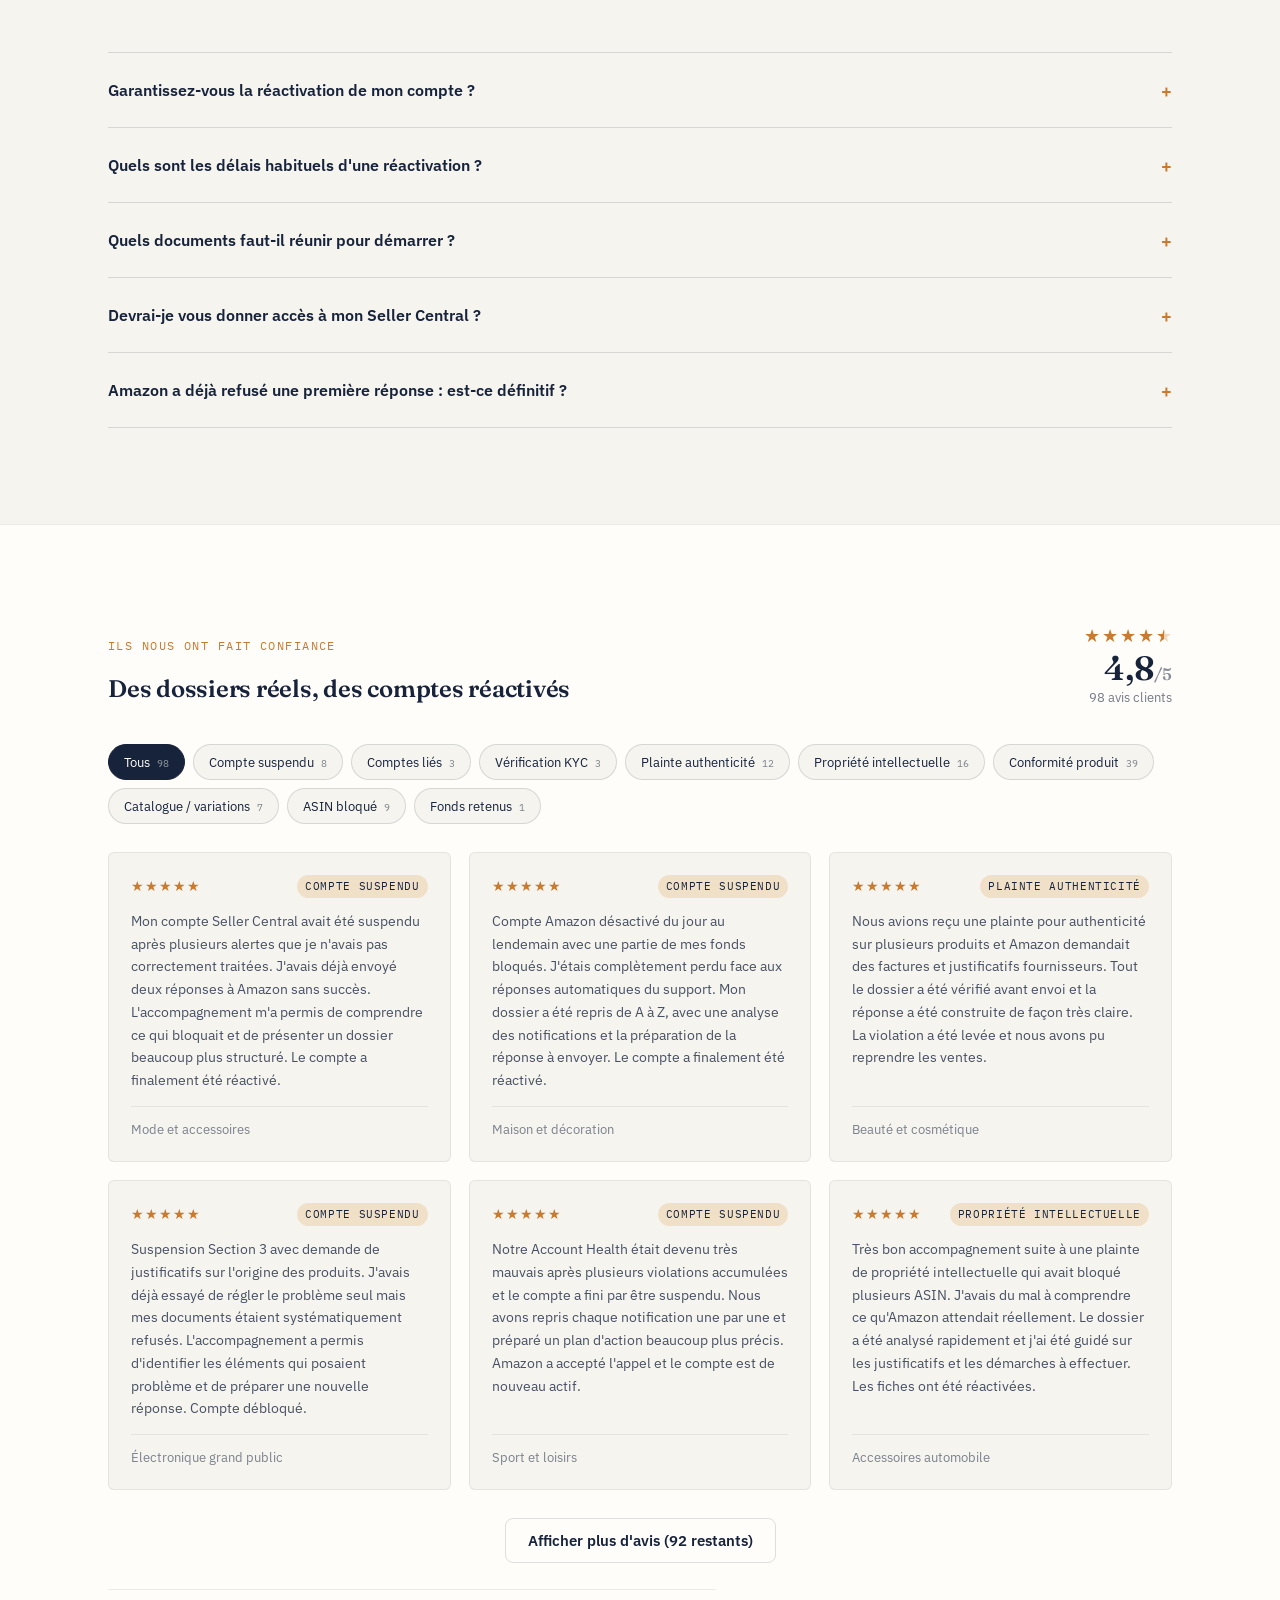
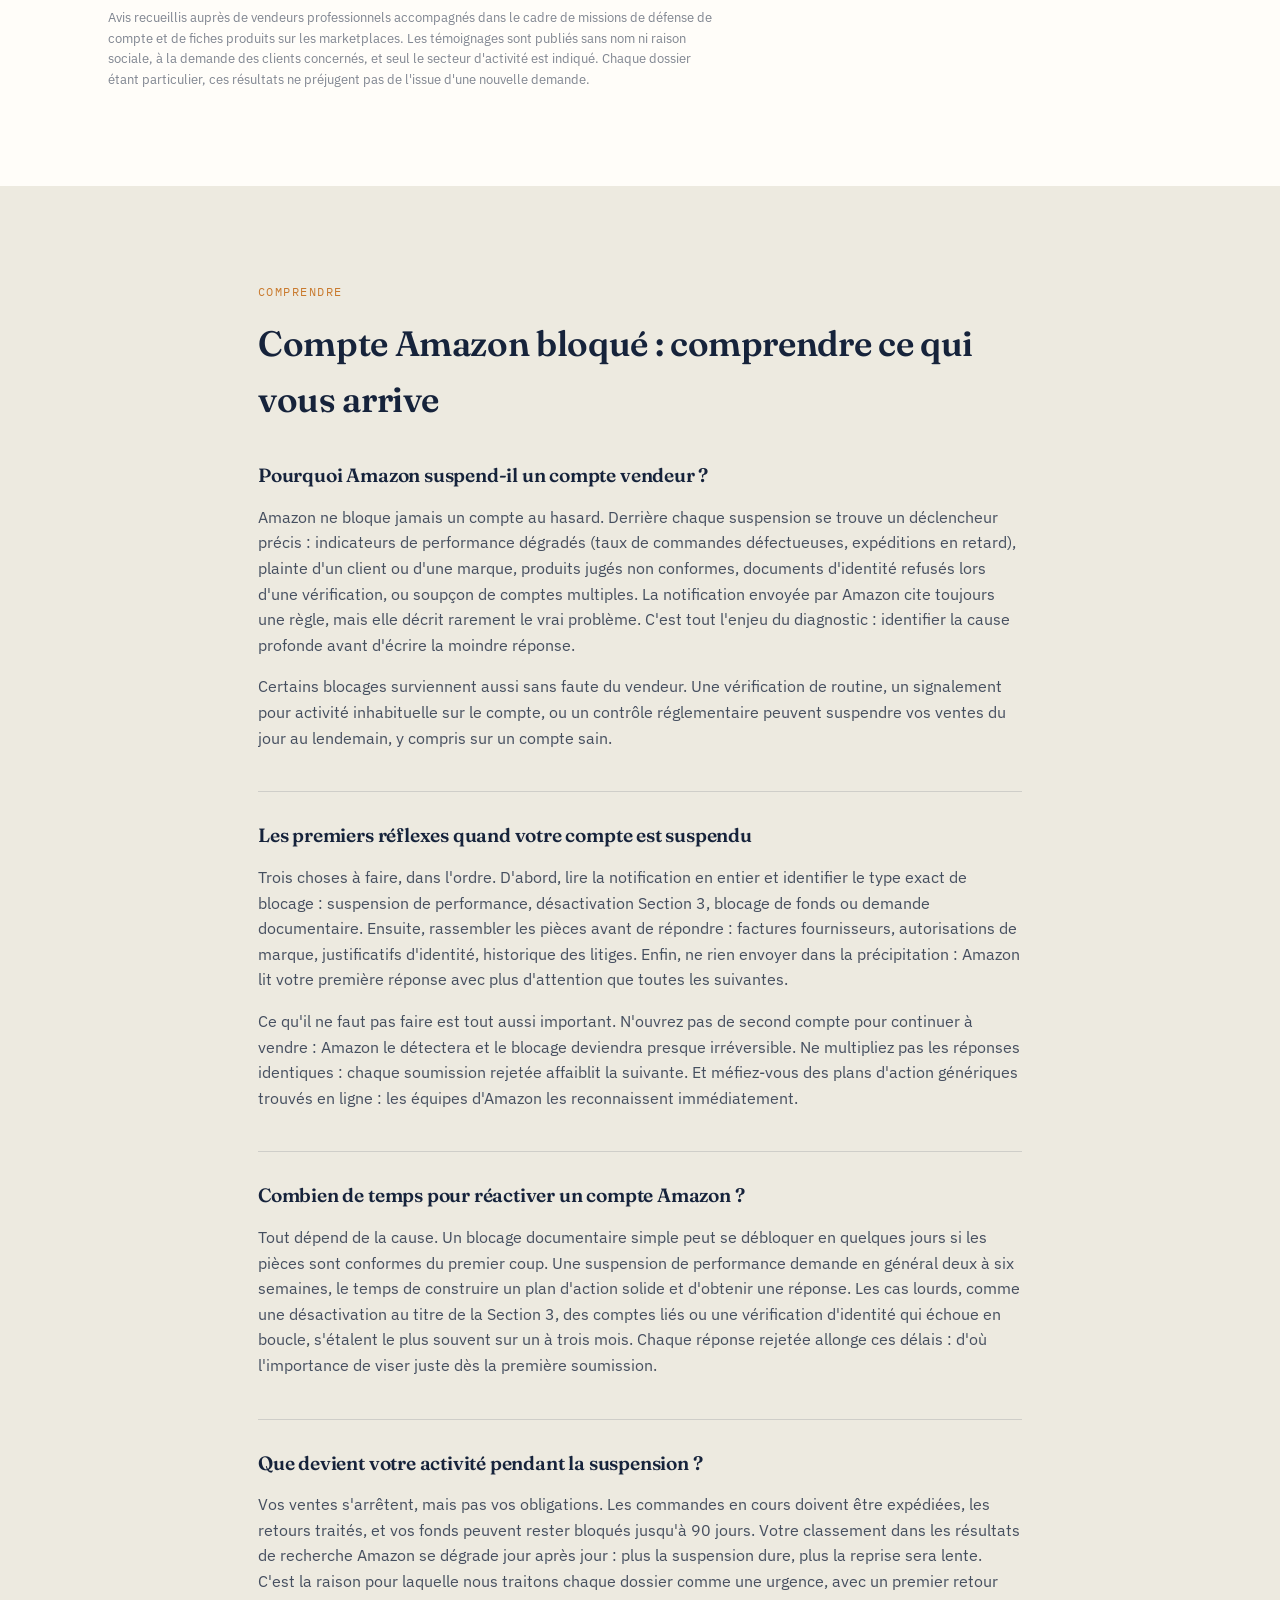
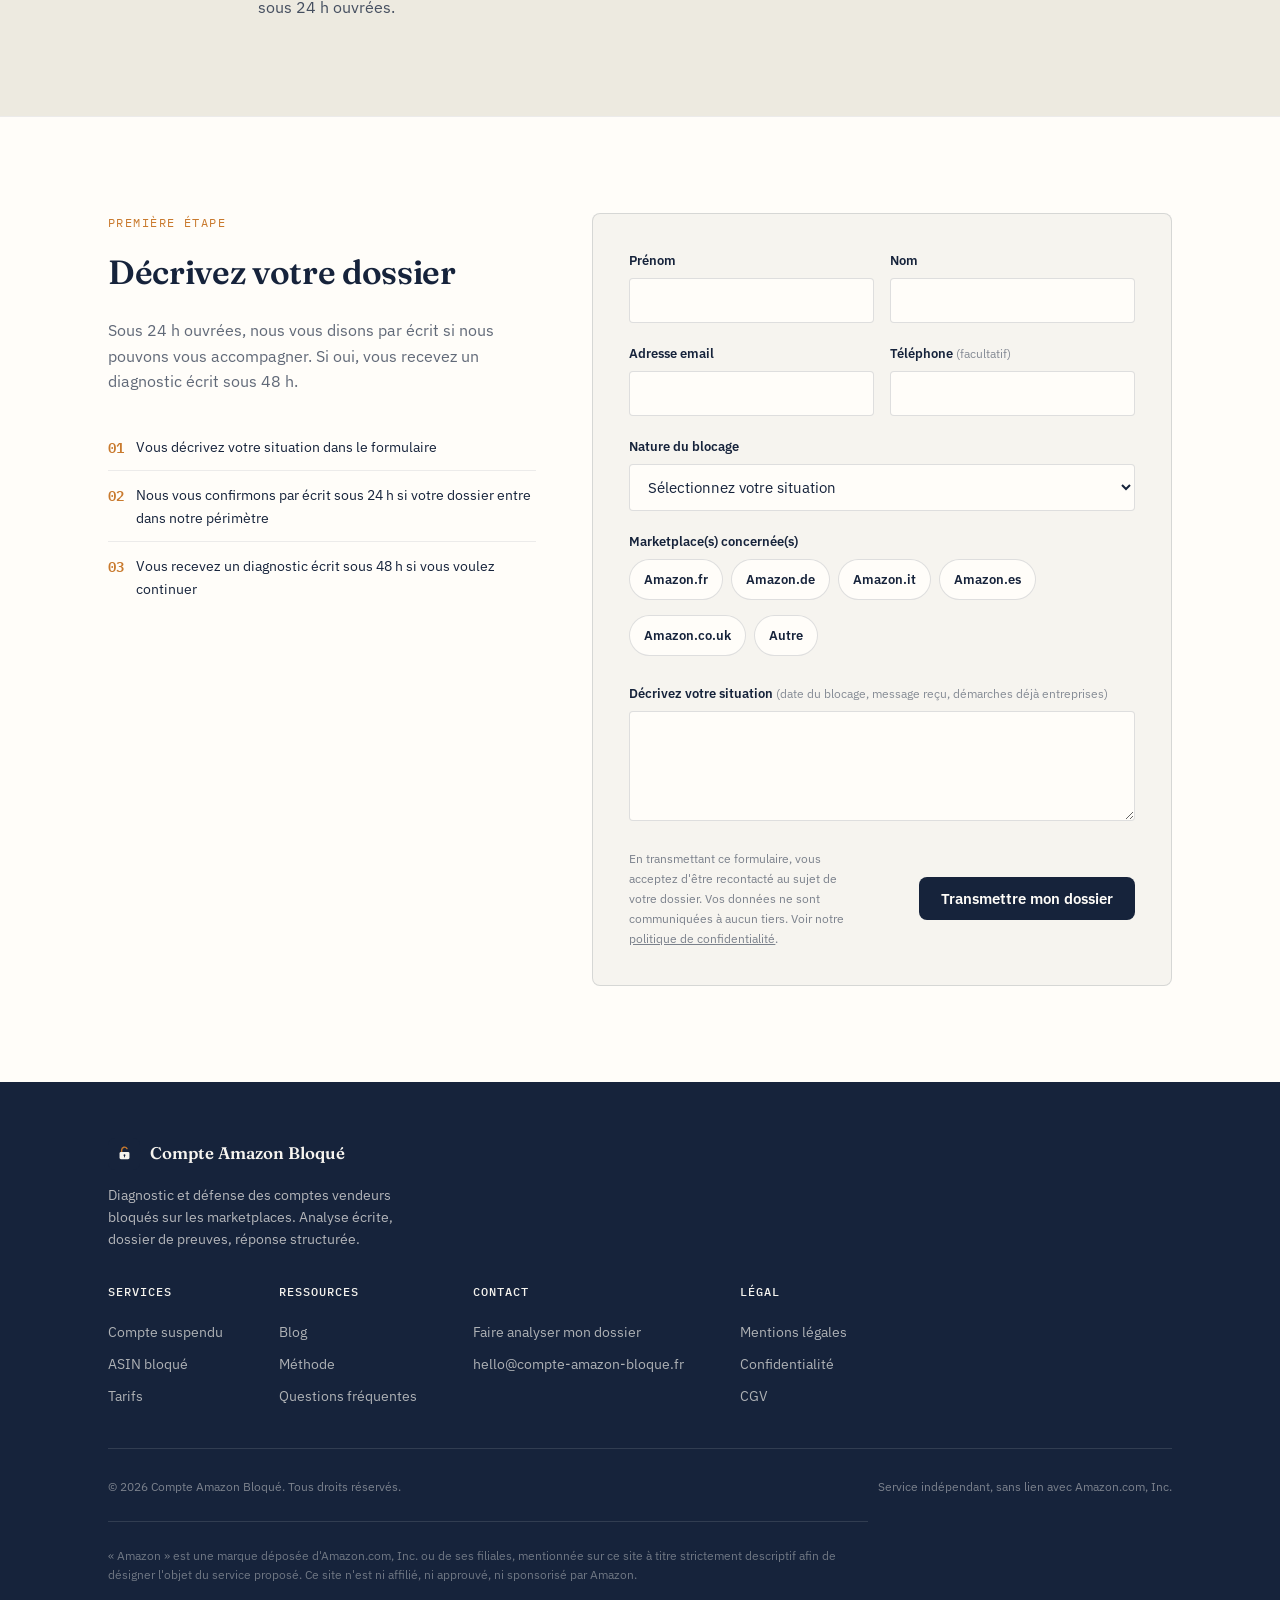
==== commit 51868f38: "Ajoute la section sur les règles Amazon à l'origine des blocages" ====
--- a/index.html
+++ b/index.html
@@ -292,6 +292,17 @@
   }
   @media(max-width:920px){ .sit-grid{grid-template-columns:repeat(2,1fr);} }
   @media(max-width:560px){ .sit-grid{grid-template-columns:1fr;} }
+
+  /* ---------- REGLES ---------- */
+  .regles-grid{
+    display:grid; grid-template-columns:repeat(2,1fr); gap:1px;
+    background:var(--line-soft);
+    border:1px solid var(--line-soft);
+    border-radius:6px;
+    overflow:hidden;
+  }
+  @media(max-width:720px){ .regles-grid{grid-template-columns:1fr;} }
+  .regles-grid .sit-card a{ color:var(--amber); text-decoration:underline; text-underline-offset:2px; }
   .sit-card{
     background:var(--white);
     padding:26px 22px;
@@ -429,6 +440,7 @@
   .fbtn .c{ opacity:0.55; font-size:0.78em; margin-left:4px; }
 
   .avis-grid{ display:grid; grid-template-columns:repeat(3,1fr); gap:18px; }
+  .avis-card.is-masque{ display:none; }
   @media(max-width:960px){ .avis-grid{grid-template-columns:repeat(2,1fr);} }
   @media(max-width:640px){ .avis-grid{grid-template-columns:1fr;} }
   .avis-card{
@@ -605,6 +617,19 @@
   .disclaimer{
     margin-top:24px; padding-top:24px; border-top:1px solid rgba(246,244,239,0.12);
     font-size:0.76rem; color:rgba(246,244,239,0.4); max-width:760px;
+  }
+
+  /* ---------- CORRECTION MOBILE DU HEADER ----------
+     Sous 520 px, la marque (aux espaces insecables) et l'element de droite
+     ne tiennent pas sur une meme rangee : l'element de droite se repliait
+     sur plusieurs lignes et recouvrait la marque. Reduire la police ne
+     suffit pas, la marque deborde encore a 0.72rem. Le header passe donc
+     sur deux rangees. Meme solution que blog.css.
+     ------------------------------------------------- */
+  @media(max-width:520px){
+    .nav{ flex-wrap:wrap; gap:12px; padding:14px 20px; }
+    .brand{ flex:1 1 100%; font-size:0.98rem; }
+    .nav > .btn-sm{ flex:0 0 auto; white-space:nowrap; }
   }
 </style>
 </head>
@@ -777,6 +802,26 @@
   </div>
 </section>
 
+<section id="regles">
+  <div class="wrap">
+    <div class="sec-head">
+      <span class="eyebrow">Cadre applicable</span>
+      <h2>Les règles Amazon sur lesquelles reposent les blocages</h2>
+      <p>Chaque suspension s'appuie sur une règle précise, texte européen ou politique interne à la marketplace. Identifier laquelle est la première étape du dossier&nbsp;: elle détermine les preuves à réunir et le canal de réponse.</p>
+    </div>
+    <div class="regles-grid">
+      <div class="sit-card"><span class="num">01</span><h3>GPSR, sécurité des produits</h3><p>Le règlement impose une personne responsable établie dans l'Union et des avertissements traduits. Les ASIN qui n'y répondent pas sont retirés du catalogue.</p></div>
+      <div class="sit-card"><span class="num">02</span><h3>DSA, traçabilité des vendeurs</h3><p>La marketplace doit vérifier l'identité des vendeurs qu'elle héberge. C'est l'origine des campagnes de vérification documentaire lancées par vagues.</p></div>
+      <div class="sit-card"><span class="num">03</span><h3>P2B, motivation et médiation</h3><p>Amazon doit motiver ses suspensions et respecter un préavis. Une médiation indépendante est prévue, encore rarement mobilisée par les vendeurs.</p></div>
+      <div class="sit-card"><span class="num">04</span><h3>DAC7, déclaration fiscale</h3><p>Amazon déclare vos revenus à l'administration fiscale. Des données incomplètes suffisent à bloquer vos versements, indépendamment de l'état du compte.</p></div>
+      <div class="sit-card"><span class="num">05</span><h3>Section 3, authenticité et factures</h3><p>Facture fournisseur répondant à des critères précis, traçabilité de la chaîne d'approvisionnement, lettre d'autorisation de marque. Le dossier se monte comme <a href="/blog/compte-amazon-bloque-que-faire#plan-action-amazon">un plan d'action Amazon</a>, avec des preuves datées.</p></div>
+      <div class="sit-card"><span class="num">06</span><h3>KYC, vérification d'identité</h3><p>Obligations issues de la lutte anti-blanchiment. Cohérence entre les documents et les informations du compte, vérification vidéo, validation du compte bancaire.</p></div>
+      <div class="sit-card"><span class="num">07</span><h3>Comptes liés</h3><p>Un compte par vendeur, sauf autorisation expresse. La détection est algorithmique et le blocage peut s'étendre d'une marketplace à l'autre, comme le détaille notre guide sur <a href="/blog/compte-amazon-bloque-que-faire#causes-blocage-compte-amazon">les causes réelles d'un blocage</a>.</p></div>
+      <div class="sit-card"><span class="num">08</span><h3>Propriété intellectuelle</h3><p>Plaintes portant sur une marque, un brevet ou un droit d'auteur. La charge de la preuve pèse sur le vendeur, qui doit établir son bon droit.</p></div>
+    </div>
+  </div>
+</section>
+
 <section id="tarifs">
   <div class="wrap">
     <div class="sec-head">
@@ -893,7 +938,792 @@
       <button class="fbtn" data-f="fonds">Fonds retenus <span class="c">1</span></button>
     </div>
 
-    <div class="avis-grid" id="avis-grid"></div>
+    <div class="avis-grid" id="avis-grid">
+      <article class="avis-card" data-cat="compte">
+        <div class="top">
+          <span class="stars" aria-label="Note : 5 sur 5">★★★★★<span class="empty"></span></span>
+          <span class="tag">Compte suspendu</span>
+        </div>
+        <p>Mon compte Seller Central avait été suspendu après plusieurs alertes que je n&#x27;avais pas correctement traitées. J&#x27;avais déjà envoyé deux réponses à Amazon sans succès. L&#x27;accompagnement m&#x27;a permis de comprendre ce qui bloquait et de présenter un dossier beaucoup plus structuré. Le compte a finalement été réactivé.</p>
+        <div class="sect">Mode et accessoires</div>
+      </article>
+      <article class="avis-card" data-cat="compte">
+        <div class="top">
+          <span class="stars" aria-label="Note : 5 sur 5">★★★★★<span class="empty"></span></span>
+          <span class="tag">Compte suspendu</span>
+        </div>
+        <p>Compte Amazon désactivé du jour au lendemain avec une partie de mes fonds bloqués. J&#x27;étais complètement perdu face aux réponses automatiques du support. Mon dossier a été repris de A à Z, avec une analyse des notifications et la préparation de la réponse à envoyer. Le compte a finalement été réactivé.</p>
+        <div class="sect">Maison et décoration</div>
+      </article>
+      <article class="avis-card" data-cat="authenticite">
+        <div class="top">
+          <span class="stars" aria-label="Note : 5 sur 5">★★★★★<span class="empty"></span></span>
+          <span class="tag">Plainte authenticité</span>
+        </div>
+        <p>Nous avions reçu une plainte pour authenticité sur plusieurs produits et Amazon demandait des factures et justificatifs fournisseurs. Tout le dossier a été vérifié avant envoi et la réponse a été construite de façon très claire. La violation a été levée et nous avons pu reprendre les ventes.</p>
+        <div class="sect">Beauté et cosmétique</div>
+      </article>
+      <article class="avis-card" data-cat="compte">
+        <div class="top">
+          <span class="stars" aria-label="Note : 5 sur 5">★★★★★<span class="empty"></span></span>
+          <span class="tag">Compte suspendu</span>
+        </div>
+        <p>Suspension Section 3 avec demande de justificatifs sur l&#x27;origine des produits. J&#x27;avais déjà essayé de régler le problème seul mais mes documents étaient systématiquement refusés. L&#x27;accompagnement a permis d&#x27;identifier les éléments qui posaient problème et de préparer une nouvelle réponse. Compte débloqué.</p>
+        <div class="sect">Électronique grand public</div>
+      </article>
+      <article class="avis-card" data-cat="compte">
+        <div class="top">
+          <span class="stars" aria-label="Note : 5 sur 5">★★★★★<span class="empty"></span></span>
+          <span class="tag">Compte suspendu</span>
+        </div>
+        <p>Notre Account Health était devenu très mauvais après plusieurs violations accumulées et le compte a fini par être suspendu. Nous avons repris chaque notification une par une et préparé un plan d&#x27;action beaucoup plus précis. Amazon a accepté l&#x27;appel et le compte est de nouveau actif.</p>
+        <div class="sect">Sport et loisirs</div>
+      </article>
+      <article class="avis-card" data-cat="pi">
+        <div class="top">
+          <span class="stars" aria-label="Note : 5 sur 5">★★★★★<span class="empty"></span></span>
+          <span class="tag">Propriété intellectuelle</span>
+        </div>
+        <p>Très bon accompagnement suite à une plainte de propriété intellectuelle qui avait bloqué plusieurs ASIN. J&#x27;avais du mal à comprendre ce qu&#x27;Amazon attendait réellement. Le dossier a été analysé rapidement et j&#x27;ai été guidé sur les justificatifs et les démarches à effectuer. Les fiches ont été réactivées.</p>
+        <div class="sect">Accessoires automobile</div>
+      </article>
+      <article class="avis-card is-masque" data-cat="comptes-lies">
+        <div class="top">
+          <span class="stars" aria-label="Note : 5 sur 5">★★★★★<span class="empty"></span></span>
+          <span class="tag">Comptes liés</span>
+        </div>
+        <p>Amazon avait détecté un autre compte lié au mien et avait suspendu mon Seller Central. Nous avons identifié les éléments pouvant créer le rapprochement entre les comptes et constitué un dossier complet pour expliquer la situation. Après plusieurs échanges, Amazon a finalement réactivé le compte.</p>
+        <div class="sect">Jouets et jeux</div>
+      </article>
+      <article class="avis-card is-masque" data-cat="comptes-lies">
+        <div class="top">
+          <span class="stars" aria-label="Note : 5 sur 5">★★★★★<span class="empty"></span></span>
+          <span class="tag">Comptes liés</span>
+        </div>
+        <p>Blocage pour comptes liés après la création d&#x27;une seconde société. Mes premières réponses au support Amazon n&#x27;avaient rien donné. L&#x27;accompagnement m&#x27;a aidé à expliquer précisément la relation entre les deux structures et à fournir les bons justificatifs. Le dossier a été accepté.</p>
+        <div class="sect">Équipement professionnel</div>
+      </article>
+      <article class="avis-card is-masque" data-cat="kyc">
+        <div class="top">
+          <span class="stars" aria-label="Note : 5 sur 5">★★★★★<span class="empty"></span></span>
+          <span class="tag">Vérification KYC</span>
+        </div>
+        <p>Cela faisait plusieurs semaines que mes documents KYC étaient refusés sans explication claire. Passeport, Kbis et justificatif de domicile : j&#x27;avais l&#x27;impression de tourner en rond. Tout a été vérifié pour identifier les incohérences et la vérification a enfin été validée.</p>
+        <div class="sect">Textile</div>
+      </article>
+      <article class="avis-card is-masque" data-cat="kyc">
+        <div class="top">
+          <span class="stars" aria-label="Note : 5 sur 5">★★★★★<span class="empty"></span></span>
+          <span class="tag">Vérification KYC</span>
+        </div>
+        <p>Vérification d&#x27;identité bloquée après plusieurs tentatives et impossible d&#x27;obtenir une réponse utile du support. J&#x27;ai été accompagné sur la préparation des documents et sur les échanges avec Amazon. La procédure a finalement été débloquée et j&#x27;ai récupéré l&#x27;accès complet au compte.</p>
+        <div class="sect">Cuisine et arts de la table</div>
+      </article>
+      <article class="avis-card is-masque" data-cat="fonds">
+        <div class="top">
+          <span class="stars" aria-label="Note : 5 sur 5">★★★★★<span class="empty"></span></span>
+          <span class="tag">Fonds retenus</span>
+        </div>
+        <p>Nous avions une retenue de fonds importante après la suspension du compte et aucune visibilité sur la procédure. J&#x27;ai été accompagné dans les différentes relances et dans la constitution du dossier demandé par Amazon. Le processus a été long mais nous avons fini par récupérer les fonds.</p>
+        <div class="sect">Bricolage</div>
+      </article>
+      <article class="avis-card is-masque" data-cat="authenticite">
+        <div class="top">
+          <span class="stars" aria-label="Note : 4 sur 5">★★★★<span class="empty">☆</span></span>
+          <span class="tag">Plainte authenticité</span>
+        </div>
+        <p>Suite à une plainte d&#x27;authenticité, Amazon avait suspendu notre compte et bloqué notre solde. L&#x27;analyse du dossier a été très complète : factures, fournisseur, historique des commandes et réponses déjà envoyées. Nous avons pu envoyer un dossier beaucoup plus solide et obtenir la réactivation du compte.</p>
+        <div class="sect">Produits pour animaux</div>
+      </article>
+      <article class="avis-card is-masque" data-cat="compte">
+        <div class="top">
+          <span class="stars" aria-label="Note : 5 sur 5">★★★★★<span class="empty"></span></span>
+          <span class="tag">Compte suspendu</span>
+        </div>
+        <p>J&#x27;avais reçu une notification Section 7 que je ne comprenais pas et mon activité Amazon était complètement à l&#x27;arrêt. Mon historique et les messages reçus ont réellement été analysés avant de préparer le recours. Le compte a finalement été rétabli.</p>
+        <div class="sect">Mobilité urbaine</div>
+      </article>
+      <article class="avis-card is-masque" data-cat="compte">
+        <div class="top">
+          <span class="stars" aria-label="Note : 5 sur 5">★★★★★<span class="empty"></span></span>
+          <span class="tag">Compte suspendu</span>
+        </div>
+        <p>Après trois refus d&#x27;Amazon, je pensais ne plus pouvoir récupérer mon compte. Le problème venait de plusieurs violations qui s&#x27;étaient accumulées sans avoir été correctement résolues. Nous avons repris tout l&#x27;historique et refait le plan d&#x27;action. Cette fois Amazon l&#x27;a accepté.</p>
+        <div class="sect">Literie et linge de maison</div>
+      </article>
+      <article class="avis-card is-masque" data-cat="pi">
+        <div class="top">
+          <span class="stars" aria-label="Note : 5 sur 5">★★★★★<span class="empty"></span></span>
+          <span class="tag">Propriété intellectuelle</span>
+        </div>
+        <p>Une plainte de marque avait entraîné la suppression de plusieurs références et commençait à mettre en danger tout notre compte vendeur. J&#x27;ai été accompagné pour comprendre l&#x27;origine exacte de la plainte et préparer les démarches adaptées. Les ASIN concernés ont pu être réactivés.</p>
+        <div class="sect">Papeterie et fournitures de bureau</div>
+      </article>
+      <article class="avis-card is-masque" data-cat="compte">
+        <div class="top">
+          <span class="stars" aria-label="Note : 4 sur 5">★★★★<span class="empty">☆</span></span>
+          <span class="tag">Compte suspendu</span>
+        </div>
+        <p>Mon compte avait été désactivé et mes réponses au support étaient systématiquement rejetées avec les mêmes messages automatiques. Le dossier a été restructuré en allant directement sur les éléments attendus par Amazon. Après le nouvel envoi, la suspension a été levée.</p>
+        <div class="sect">Accessoires high-tech</div>
+      </article>
+      <article class="avis-card is-masque" data-cat="kyc">
+        <div class="top">
+          <span class="stars" aria-label="Note : 5 sur 5">★★★★★<span class="empty"></span></span>
+          <span class="tag">Vérification KYC</span>
+        </div>
+        <p>Notre compte professionnel était bloqué à cause d&#x27;un problème de vérification entre les informations du Kbis et celles renseignées dans Seller Central. Le problème a été identifié, les documents remis en cohérence et la vérification a été validée.</p>
+        <div class="sect">Mobilier</div>
+      </article>
+      <article class="avis-card is-masque" data-cat="comptes-lies">
+        <div class="top">
+          <span class="stars" aria-label="Note : 5 sur 5">★★★★★<span class="empty"></span></span>
+          <span class="tag">Comptes liés</span>
+        </div>
+        <p>Je recommande cet accompagnement pour les situations de comptes liés. Dans notre cas, le dossier était complexe avec une ancienne société et un ancien compte Amazon. Tout a été repris dans l&#x27;ordre et présenté clairement. Le compte a finalement été réactivé.</p>
+        <div class="sect">Outillage</div>
+      </article>
+      <article class="avis-card is-masque" data-cat="compte">
+        <div class="top">
+          <span class="stars" aria-label="Note : 4 sur 5">★★★★<span class="empty">☆</span></span>
+          <span class="tag">Compte suspendu</span>
+        </div>
+        <p>Plusieurs plaintes clients avaient fait chuter notre Account Health et nous étions proches de la suspension. L&#x27;accompagnement nous a permis de traiter les violations correctement et surtout de mettre en place les actions nécessaires pour éviter qu&#x27;elles se reproduisent.</p>
+        <div class="sect">Hygiène et entretien</div>
+      </article>
+      <article class="avis-card is-masque" data-cat="authenticite">
+        <div class="top">
+          <span class="stars" aria-label="Note : 5 sur 5">★★★★★<span class="empty"></span></span>
+          <span class="tag">Plainte authenticité</span>
+        </div>
+        <p>Après une suspension pour authenticité, Amazon demandait des documents très précis concernant notre fournisseur. Le dossier a été contrôlé et retravaillé avant envoi. Amazon a accepté les justificatifs et réactivé le compte.</p>
+        <div class="sect">Chaussures</div>
+      </article>
+      <article class="avis-card is-masque" data-cat="authenticite">
+        <div class="top">
+          <span class="stars" aria-label="Note : 4 sur 5">★★★★<span class="empty">☆</span></span>
+          <span class="tag">Plainte authenticité</span>
+        </div>
+        <p>Amazon avait désactivé l&#x27;un de nos ASIN à la suite d&#x27;une plainte concernant l&#x27;authenticité du produit. Malgré l&#x27;envoi de nos factures, nos premières contestations étaient refusées. Les justificatifs ont été vérifiés et la réponse reformulée correctement. L&#x27;ASIN a finalement été réactivé.</p>
+        <div class="sect">Beauté et cosmétique</div>
+      </article>
+      <article class="avis-card is-masque" data-cat="authenticite">
+        <div class="top">
+          <span class="stars" aria-label="Note : 5 sur 5">★★★★★<span class="empty"></span></span>
+          <span class="tag">Plainte authenticité</span>
+        </div>
+        <p>Une de nos meilleures ventes a été supprimée après une plainte d&#x27;authenticité et nous ne comprenions pas pourquoi nos factures fournisseurs n&#x27;étaient pas acceptées. L&#x27;accompagnement nous a permis d&#x27;identifier ce qui manquait dans le dossier. Produit remis en vente.</p>
+        <div class="sect">Électroménager</div>
+      </article>
+      <article class="avis-card is-masque" data-cat="authenticite">
+        <div class="top">
+          <span class="stars" aria-label="Note : 5 sur 5">★★★★★<span class="empty"></span></span>
+          <span class="tag">Plainte authenticité</span>
+        </div>
+        <p>Nous avions un ASIN bloqué pour suspicion de produit non authentique alors que nous travaillons avec un fournisseur officiel. Les factures et autorisations ont été contrôlées avant envoi et Amazon a finalement levé la restriction.</p>
+        <div class="sect">Accessoires de mode</div>
+      </article>
+      <article class="avis-card is-masque" data-cat="pi">
+        <div class="top">
+          <span class="stars" aria-label="Note : 5 sur 5">★★★★★<span class="empty"></span></span>
+          <span class="tag">Propriété intellectuelle</span>
+        </div>
+        <p>Une plainte de propriété intellectuelle avait entraîné la désactivation immédiate de notre produit. Nous ne savions pas s&#x27;il fallait répondre à Amazon ou directement au titulaire de la marque. Nous avons été guidés étape par étape et avons pu obtenir la réactivation de l&#x27;ASIN.</p>
+        <div class="sect">Sport et fitness</div>
+      </article>
+      <article class="avis-card is-masque" data-cat="pi">
+        <div class="top">
+          <span class="stars" aria-label="Note : 5 sur 5">★★★★★<span class="empty"></span></span>
+          <span class="tag">Propriété intellectuelle</span>
+        </div>
+        <p>ASIN supprimé suite à une plainte de marque déposée alors que nous pensions être parfaitement en règle. L&#x27;analyse a permis d&#x27;identifier précisément l&#x27;élément du listing qui posait problème. Une fois la fiche corrigée et le dossier envoyé, Amazon a accepté notre demande de réactivation.</p>
+        <div class="sect">Décoration</div>
+      </article>
+      <article class="avis-card is-masque" data-cat="asin">
+        <div class="top">
+          <span class="stars" aria-label="Note : 5 sur 5">★★★★★<span class="empty"></span></span>
+          <span class="tag">ASIN bloqué</span>
+        </div>
+        <p>Nous avons reçu une plainte pour utilisation non autorisée d&#x27;un visuel protégé. Le produit a été désactivé très rapidement. L&#x27;accompagnement nous a permis de corriger les images concernées et de constituer une réponse beaucoup plus précise. L&#x27;ASIN est de nouveau actif.</p>
+        <div class="sect">Édition et loisirs créatifs</div>
+      </article>
+      <article class="avis-card is-masque" data-cat="conformite">
+        <div class="top">
+          <span class="stars" aria-label="Note : 5 sur 5">★★★★★<span class="empty"></span></span>
+          <span class="tag">Conformité produit</span>
+        </div>
+        <p>Amazon nous demandait des documents de conformité pour un produit électronique et nous ne savions pas quels certificats fournir. Après vérification du dossier technique, nous avons pu envoyer les documents réellement attendus. La référence a été réactivée.</p>
+        <div class="sect">Électronique</div>
+      </article>
+      <article class="avis-card is-masque" data-cat="conformite">
+        <div class="top">
+          <span class="stars" aria-label="Note : 5 sur 5">★★★★★<span class="empty"></span></span>
+          <span class="tag">Conformité produit</span>
+        </div>
+        <p>Plusieurs ASIN avaient été bloqués à cause des exigences GPSR. Nous avions pourtant renseigné une partie des informations dans Seller Central mais certaines données étaient manquantes. Tout a été repris méthodiquement et les produits ont pu être remis en vente.</p>
+        <div class="sect">Puériculture</div>
+      </article>
+      <article class="avis-card is-masque" data-cat="conformite">
+        <div class="top">
+          <span class="stars" aria-label="Note : 5 sur 5">★★★★★<span class="empty"></span></span>
+          <span class="tag">Conformité produit</span>
+        </div>
+        <p>Notre produit a été considéré par Amazon comme appartenant à une catégorie restreinte et retiré du catalogue. Nous avions déjà envoyé plusieurs documents sans succès. Le dossier de conformité a été repris entièrement et l&#x27;ASIN a finalement été accepté.</p>
+        <div class="sect">Produits d&#x27;entretien</div>
+      </article>
+      <article class="avis-card is-masque" data-cat="conformite">
+        <div class="top">
+          <span class="stars" aria-label="Note : 4 sur 5">★★★★<span class="empty">☆</span></span>
+          <span class="tag">Conformité produit</span>
+        </div>
+        <p>Amazon demandait une FDS pour notre produit mais nous ne comprenions pas pourquoi la référence avait été bloquée ni comment répondre correctement. Nous avons été accompagnés pour réunir les bons documents et déposer la contestation au bon endroit. Produit réactivé.</p>
+        <div class="sect">Chimie grand public</div>
+      </article>
+      <article class="avis-card is-masque" data-cat="asin">
+        <div class="top">
+          <span class="stars" aria-label="Note : 5 sur 5">★★★★★<span class="empty"></span></span>
+          <span class="tag">ASIN bloqué</span>
+        </div>
+        <p>Nous avions laissé passer une demande de factures envoyée par Amazon et l&#x27;ASIN avait été automatiquement désactivé. Impossible ensuite de le remettre en vente malgré plusieurs contacts avec le support. Le dossier a été repris avec les justificatifs nécessaires et la référence a été débloquée.</p>
+        <div class="sect">Mode</div>
+      </article>
+      <article class="avis-card is-masque" data-cat="asin">
+        <div class="top">
+          <span class="stars" aria-label="Note : 5 sur 5">★★★★★<span class="empty"></span></span>
+          <span class="tag">ASIN bloqué</span>
+        </div>
+        <p>Une notification Amazon était passée inaperçue et nous n&#x27;avions pas répondu dans le délai demandé. Résultat : notre produit principal avait été supprimé du catalogue. L&#x27;accompagnement nous a permis de comprendre quelle demande était restée sans réponse et de constituer le dossier pour récupérer l&#x27;ASIN.</p>
+        <div class="sect">Maison</div>
+      </article>
+      <article class="avis-card is-masque" data-cat="conformite">
+        <div class="top">
+          <span class="stars" aria-label="Note : 4 sur 5">★★★★<span class="empty">☆</span></span>
+          <span class="tag">Conformité produit</span>
+        </div>
+        <p>Notre fiche produit a été supprimée à cause de mentions considérées comme médicales dans le titre et les bullets. Le contenu a été entièrement vérifié et corrigé avant de demander la réactivation. L&#x27;ASIN est revenu en ligne.</p>
+        <div class="sect">Bien-être</div>
+      </article>
+      <article class="avis-card is-masque" data-cat="catalogue">
+        <div class="top">
+          <span class="stars" aria-label="Note : 5 sur 5">★★★★★<span class="empty"></span></span>
+          <span class="tag">Catalogue / variations</span>
+        </div>
+        <p>Amazon avait bloqué une variation complète en considérant que certains produits n&#x27;avaient pas le droit d&#x27;être regroupés ensemble. Plusieurs références étaient devenues indisponibles. L&#x27;accompagnement nous a permis de restructurer correctement le catalogue et de récupérer les ASIN.</p>
+        <div class="sect">Accessoires auto</div>
+      </article>
+      <article class="avis-card is-masque" data-cat="conformite">
+        <div class="top">
+          <span class="stars" aria-label="Note : 5 sur 5">★★★★★<span class="empty"></span></span>
+          <span class="tag">Conformité produit</span>
+        </div>
+        <p>Notre produit avait été désactivé pour des claims présents dans les images. Nous avions modifié le titre et la description mais Amazon continuait de refuser la réactivation. Le problème a été identifié dans une image secondaire. Une fois corrigée, la référence a pu être réactivée.</p>
+        <div class="sect">Cosmétique</div>
+      </article>
+      <article class="avis-card is-masque" data-cat="catalogue">
+        <div class="top">
+          <span class="stars" aria-label="Note : 5 sur 5">★★★★★<span class="empty"></span></span>
+          <span class="tag">Catalogue / variations</span>
+        </div>
+        <p>Nous avions créé un bundle qui fonctionnait depuis plusieurs mois avant qu&#x27;Amazon ne le supprime. L&#x27;accompagnement a permis d&#x27;identifier que la structure du listing n&#x27;était pas conforme aux règles Amazon. La fiche a été corrigée et nous avons pu remettre le produit en vente.</p>
+        <div class="sect">Coffrets cadeaux</div>
+      </article>
+      <article class="avis-card is-masque" data-cat="conformite">
+        <div class="top">
+          <span class="stars" aria-label="Note : 4 sur 5">★★★★<span class="empty">☆</span></span>
+          <span class="tag">Conformité produit</span>
+        </div>
+        <p>Amazon a retiré notre ASIN du jour au lendemain pour une raison Health &amp; Safety alors que nous n&#x27;avions reçu aucune plainte client. Un dossier complet de conformité a été préparé et Amazon a finalement accepté de réactiver la référence.</p>
+        <div class="sect">Équipement de la maison</div>
+      </article>
+      <article class="avis-card is-masque" data-cat="conformite">
+        <div class="top">
+          <span class="stars" aria-label="Note : 5 sur 5">★★★★★<span class="empty"></span></span>
+          <span class="tag">Conformité produit</span>
+        </div>
+        <p>Produit supprimé pour Restricted Products alors qu&#x27;il était vendu sur Amazon depuis plus de deux ans. Mes premières demandes recevaient uniquement des réponses automatiques. Le dossier a été repris avec les documents techniques et une argumentation structurée. L&#x27;ASIN a été débloqué.</p>
+        <div class="sect">Outdoor</div>
+      </article>
+      <article class="avis-card is-masque" data-cat="conformite">
+        <div class="top">
+          <span class="stars" aria-label="Note : 5 sur 5">★★★★★<span class="empty"></span></span>
+          <span class="tag">Conformité produit</span>
+        </div>
+        <p>Une référence cosmétique importante avait été retirée par Amazon pour un problème de conformité. Nous avions tous les documents du fabricant mais nous ne savions pas lesquels transmettre. L&#x27;accompagnement nous a permis de constituer le bon dossier et de récupérer la fiche produit.</p>
+        <div class="sect">Cosmétique</div>
+      </article>
+      <article class="avis-card is-masque" data-cat="conformite">
+        <div class="top">
+          <span class="stars" aria-label="Note : 5 sur 5">★★★★★<span class="empty"></span></span>
+          <span class="tag">Conformité produit</span>
+        </div>
+        <p>Très bon accompagnement pour un ASIN désactivé sans raison évidente. Après analyse des notifications, il s&#x27;agissait finalement d&#x27;un contrôle de conformité Amazon et non d&#x27;une plainte client. Les documents nécessaires ont été identifiés et le produit est de nouveau disponible.</p>
+        <div class="sect">Électronique</div>
+      </article>
+      <article class="avis-card is-masque" data-cat="conformite">
+        <div class="top">
+          <span class="stars" aria-label="Note : 5 sur 5">★★★★★<span class="empty"></span></span>
+          <span class="tag">Conformité produit</span>
+        </div>
+        <p>Notre jouet a été désactivé après une demande de rapports de tests que nous n&#x27;avions pas correctement comprise. Les certificats du laboratoire ont été vérifiés, les pièces manquantes identifiées et le dossier remis dans le bon ordre. Amazon a validé la conformité et l&#x27;ASIN est revenu en vente.</p>
+        <div class="sect">Jouets</div>
+      </article>
+      <article class="avis-card is-masque" data-cat="conformite">
+        <div class="top">
+          <span class="stars" aria-label="Note : 5 sur 5">★★★★★<span class="empty"></span></span>
+          <span class="tag">Conformité produit</span>
+        </div>
+        <p>Un de nos produits a été retiré à cause de claims jugés non conformes. Nous avions déjà modifié la fiche mais cela ne suffisait pas. L&#x27;accompagnement a permis de reprendre le contenu, les images et les justificatifs. La référence a finalement été réactivée.</p>
+        <div class="sect">Compléments alimentaires</div>
+      </article>
+      <article class="avis-card is-masque" data-cat="conformite">
+        <div class="top">
+          <span class="stars" aria-label="Note : 5 sur 5">★★★★★<span class="empty"></span></span>
+          <span class="tag">Conformité produit</span>
+        </div>
+        <p>Amazon demandait des preuves de conformité CE et des documents techniques sur une référence qui réalisait une part importante de nos ventes. Nous avons été accompagnés pour réunir le bon dossier et répondre précisément à la demande. L&#x27;ASIN a été débloqué.</p>
+        <div class="sect">Équipement électrique</div>
+      </article>
+      <article class="avis-card is-masque" data-cat="pi">
+        <div class="top">
+          <span class="stars" aria-label="Note : 4 sur 5">★★★★<span class="empty">☆</span></span>
+          <span class="tag">Propriété intellectuelle</span>
+        </div>
+        <p>Une plainte de brevet avait entraîné la suppression d&#x27;un de nos produits. Le dossier a été analysé avec précision pour comprendre ce qui était réellement contesté. Nous avons pu préparer une réponse claire et fournir les éléments demandés. La référence a été réactivée.</p>
+        <div class="sect">Accessoires pour smartphone</div>
+      </article>
+      <article class="avis-card is-masque" data-cat="catalogue">
+        <div class="top">
+          <span class="stars" aria-label="Note : 5 sur 5">★★★★★<span class="empty"></span></span>
+          <span class="tag">Catalogue / variations</span>
+        </div>
+        <p>Amazon avait désactivé plusieurs tailles d&#x27;un même produit à la suite d&#x27;un problème de variation. Nous avions peur de casser toute la famille. L&#x27;accompagnement a permis de remettre la structure à plat sans perdre les fiches. Les variantes ont été restaurées progressivement.</p>
+        <div class="sect">Textile enfant</div>
+      </article>
+      <article class="avis-card is-masque" data-cat="conformite">
+        <div class="top">
+          <span class="stars" aria-label="Note : 4 sur 5">★★★★<span class="empty">☆</span></span>
+          <span class="tag">Conformité produit</span>
+        </div>
+        <p>Un ASIN historique a été supprimé après une alerte de sécurité produit. Nous ne savions pas comment contester alors que nous avions les certificats nécessaires. Le dossier technique a été repris et présenté correctement. Amazon a accepté la réactivation.</p>
+        <div class="sect">Équipement de jardin</div>
+      </article>
+      <article class="avis-card is-masque" data-cat="pi">
+        <div class="top">
+          <span class="stars" aria-label="Note : 5 sur 5">★★★★★<span class="empty"></span></span>
+          <span class="tag">Propriété intellectuelle</span>
+        </div>
+        <p>Notre fiche a été bloquée pour propriété intellectuelle à cause d&#x27;un terme présent dans le titre. L&#x27;origine du problème a été identifiée rapidement, le contenu corrigé et la contestation préparée. Le produit a pu être remis en vente sans recréer de nouvelle fiche.</p>
+        <div class="sect">Accessoires vélo</div>
+      </article>
+      <article class="avis-card is-masque" data-cat="conformite">
+        <div class="top">
+          <span class="stars" aria-label="Note : 4 sur 5">★★★★<span class="empty">☆</span></span>
+          <span class="tag">Conformité produit</span>
+        </div>
+        <p>Nous avions reçu une demande de conformité sur un produit bébé avec plusieurs documents à fournir. Le dossier était difficile à comprendre et chaque refus semblait automatique. L&#x27;accompagnement nous a permis de présenter les certificats dans le format attendu et l&#x27;ASIN a été validé.</p>
+        <div class="sect">Équipement bébé</div>
+      </article>
+      <article class="avis-card is-masque" data-cat="asin">
+        <div class="top">
+          <span class="stars" aria-label="Note : 5 sur 5">★★★★★<span class="empty"></span></span>
+          <span class="tag">ASIN bloqué</span>
+        </div>
+        <p>Amazon avait classé à tort notre produit dans une catégorie nécessitant des documents supplémentaires. Après analyse, nous avons pu expliquer la nature réelle de la référence et fournir les éléments techniques adaptés. Le blocage a été levé.</p>
+        <div class="sect">Cuisine</div>
+      </article>
+      <article class="avis-card is-masque" data-cat="authenticite">
+        <div class="top">
+          <span class="stars" aria-label="Note : 5 sur 5">★★★★★<span class="empty"></span></span>
+          <span class="tag">Plainte authenticité</span>
+        </div>
+        <p>Une plainte concernant l&#x27;authenticité avait désactivé notre best-seller. Nos factures étaient valides mais mal présentées et certaines informations n&#x27;étaient pas suffisamment visibles. Le dossier a été retravaillé et Amazon a finalement accepté les justificatifs.</p>
+        <div class="sect">Cosmétique naturelle</div>
+      </article>
+      <article class="avis-card is-masque" data-cat="pi">
+        <div class="top">
+          <span class="stars" aria-label="Note : 5 sur 5">★★★★★<span class="empty"></span></span>
+          <span class="tag">Propriété intellectuelle</span>
+        </div>
+        <p>Nous avons eu une désactivation pour suspicion de contrefaçon sur un accessoire informatique. Le fournisseur était pourtant officiel. L&#x27;accompagnement nous a permis de réunir factures, coordonnées du distributeur et preuve de traçabilité. La référence a été réactivée.</p>
+        <div class="sect">Accessoires ordinateur</div>
+      </article>
+      <article class="avis-card is-masque" data-cat="conformite">
+        <div class="top">
+          <span class="stars" aria-label="Note : 5 sur 5">★★★★★<span class="empty"></span></span>
+          <span class="tag">Conformité produit</span>
+        </div>
+        <p>Un produit LED a été bloqué pour conformité électrique. Amazon demandait plusieurs documents que nous n&#x27;avions jamais eu à fournir auparavant. Nous avons été guidés sur les pièces à récupérer auprès du fabricant et le dossier a été accepté.</p>
+        <div class="sect">Éclairage</div>
+      </article>
+      <article class="avis-card is-masque" data-cat="asin">
+        <div class="top">
+          <span class="stars" aria-label="Note : 5 sur 5">★★★★★<span class="empty"></span></span>
+          <span class="tag">ASIN bloqué</span>
+        </div>
+        <p>Notre ASIN avait disparu à la suite d&#x27;une demande de documents restée sans réponse pendant nos congés. Nous pensions devoir recréer la fiche. L&#x27;accompagnement a permis de rouvrir le dossier existant et de fournir les justificatifs nécessaires. Le produit a été réactivé.</p>
+        <div class="sect">Maison et rangement</div>
+      </article>
+      <article class="avis-card is-masque" data-cat="pi">
+        <div class="top">
+          <span class="stars" aria-label="Note : 5 sur 5">★★★★★<span class="empty"></span></span>
+          <span class="tag">Propriété intellectuelle</span>
+        </div>
+        <p>Une plainte de marque concernait un mot utilisé dans nos bullets. Le produit a été désactivé alors que nous n&#x27;avions jamais eu de problème auparavant. Après correction du listing et préparation de la réponse, Amazon a rétabli l&#x27;ASIN.</p>
+        <div class="sect">Accessoires de voyage</div>
+      </article>
+      <article class="avis-card is-masque" data-cat="conformite">
+        <div class="top">
+          <span class="stars" aria-label="Note : 5 sur 5">★★★★★<span class="empty"></span></span>
+          <span class="tag">Conformité produit</span>
+        </div>
+        <p>Amazon avait bloqué une référence pour un claim santé présent sur le packaging visible dans les images. Nous n&#x27;avions pas identifié ce détail. L&#x27;analyse complète de la fiche a permis de trouver le point bloquant et de corriger les visuels. L&#x27;ASIN a été remis en vente.</p>
+        <div class="sect">Hygiène</div>
+      </article>
+      <article class="avis-card is-masque" data-cat="conformite">
+        <div class="top">
+          <span class="stars" aria-label="Note : 5 sur 5">★★★★★<span class="empty"></span></span>
+          <span class="tag">Conformité produit</span>
+        </div>
+        <p>Un produit pour animaux a été retiré dans le cadre d&#x27;un contrôle Restricted Products. Nous avons été accompagnés pour vérifier la classification du produit et préparer les documents nécessaires. Après plusieurs échanges, Amazon a levé la restriction.</p>
+        <div class="sect">Accessoires animaux</div>
+      </article>
+      <article class="avis-card is-masque" data-cat="conformite">
+        <div class="top">
+          <span class="stars" aria-label="Note : 5 sur 5">★★★★★<span class="empty"></span></span>
+          <span class="tag">Conformité produit</span>
+        </div>
+        <p>Amazon demandait une documentation technique très précise pour un produit de sécurité. Nous avions envoyé les certificats mais le dossier était systématiquement refusé. L&#x27;accompagnement a permis d&#x27;identifier les documents manquants et la référence a été réactivée.</p>
+        <div class="sect">Équipement de sécurité</div>
+      </article>
+      <article class="avis-card is-masque" data-cat="authenticite">
+        <div class="top">
+          <span class="stars" aria-label="Note : 5 sur 5">★★★★★<span class="empty"></span></span>
+          <span class="tag">Plainte authenticité</span>
+        </div>
+        <p>Notre ASIN avait été désactivé à cause d&#x27;une plainte d&#x27;authenticité venant d&#x27;un acheteur. Nous avons pu prouver l&#x27;origine des produits avec les factures et la chaîne d&#x27;approvisionnement. La réponse a été préparée de manière claire et Amazon a accepté la réactivation.</p>
+        <div class="sect">Bagagerie</div>
+      </article>
+      <article class="avis-card is-masque" data-cat="pi">
+        <div class="top">
+          <span class="stars" aria-label="Note : 5 sur 5">★★★★★<span class="empty"></span></span>
+          <span class="tag">Propriété intellectuelle</span>
+        </div>
+        <p>Une image de notre fiche avait déclenché une plainte pour droit d&#x27;auteur. Nous n&#x27;avions pas compris que le problème venait uniquement d&#x27;un visuel. Une fois l&#x27;image remplacée et le dossier envoyé, l&#x27;ASIN a été réactivé rapidement.</p>
+        <div class="sect">Papeterie</div>
+      </article>
+      <article class="avis-card is-masque" data-cat="conformite">
+        <div class="top">
+          <span class="stars" aria-label="Note : 5 sur 5">★★★★★<span class="empty"></span></span>
+          <span class="tag">Conformité produit</span>
+        </div>
+        <p>Amazon avait supprimé notre produit pour des allégations considérées comme thérapeutiques. Le listing a été revu ligne par ligne pour retirer les formulations problématiques tout en conservant un contenu commercial. Le recours a ensuite été accepté.</p>
+        <div class="sect">Produits capillaires</div>
+      </article>
+      <article class="avis-card is-masque" data-cat="pi">
+        <div class="top">
+          <span class="stars" aria-label="Note : 5 sur 5">★★★★★<span class="empty"></span></span>
+          <span class="tag">Propriété intellectuelle</span>
+        </div>
+        <p>Une plainte de propriété intellectuelle a bloqué une référence importante de notre catalogue. Nous avons été accompagnés pour identifier la plainte exacte, vérifier nos droits d&#x27;utilisation et préparer la réponse. L&#x27;ASIN a été réactivé sans perdre ses avis.</p>
+        <div class="sect">Accessoires photo</div>
+      </article>
+      <article class="avis-card is-masque" data-cat="conformite">
+        <div class="top">
+          <span class="stars" aria-label="Note : 5 sur 5">★★★★★<span class="empty"></span></span>
+          <span class="tag">Conformité produit</span>
+        </div>
+        <p>Notre produit a été classé comme dangereux et retiré alors qu&#x27;il s&#x27;agissait d&#x27;un accessoire standard. Le dossier de conformité a été préparé avec les informations du fabricant et les fiches techniques. Amazon a revu sa décision et remis la référence en vente.</p>
+        <div class="sect">Bricolage</div>
+      </article>
+      <article class="avis-card is-masque" data-cat="conformite">
+        <div class="top">
+          <span class="stars" aria-label="Note : 5 sur 5">★★★★★<span class="empty"></span></span>
+          <span class="tag">Conformité produit</span>
+        </div>
+        <p>Un accessoire pour trottinette a été retiré pour problème de conformité. Amazon demandait des informations techniques que notre fournisseur ne nous avait jamais transmises. Nous avons été guidés pour récupérer les bonnes pièces et répondre correctement. Produit réactivé.</p>
+        <div class="sect">Mobilité électrique</div>
+      </article>
+      <article class="avis-card is-masque" data-cat="catalogue">
+        <div class="top">
+          <span class="stars" aria-label="Note : 5 sur 5">★★★★★<span class="empty"></span></span>
+          <span class="tag">Catalogue / variations</span>
+        </div>
+        <p>Nous avions une variation parent-enfant incorrecte et Amazon avait supprimé plusieurs enfants. Le catalogue a été analysé avant toute modification pour éviter d&#x27;aggraver la situation. La variation a été reconstruite proprement et les références sont revenues en ligne.</p>
+        <div class="sect">Cuisine</div>
+      </article>
+      <article class="avis-card is-masque" data-cat="authenticite">
+        <div class="top">
+          <span class="stars" aria-label="Note : 5 sur 5">★★★★★<span class="empty"></span></span>
+          <span class="tag">Plainte authenticité</span>
+        </div>
+        <p>Un ASIN a été bloqué pour suspicion d&#x27;authenticité après une plainte client. Nous avons pu présenter les factures d&#x27;achat et les éléments prouvant la provenance du stock. L&#x27;accompagnement a vraiment fait la différence dans la manière de structurer le recours.</p>
+        <div class="sect">Mode homme</div>
+      </article>
+      <article class="avis-card is-masque" data-cat="pi">
+        <div class="top">
+          <span class="stars" aria-label="Note : 5 sur 5">★★★★★<span class="empty"></span></span>
+          <span class="tag">Propriété intellectuelle</span>
+        </div>
+        <p>Une plainte de marque avait entraîné le retrait d&#x27;un produit alors que nous étions revendeur autorisé. L&#x27;autorisation et les factures ont été vérifiées puis le dossier a été présenté de façon beaucoup plus claire. Amazon a réactivé l&#x27;ASIN.</p>
+        <div class="sect">Mode femme</div>
+      </article>
+      <article class="avis-card is-masque" data-cat="conformite">
+        <div class="top">
+          <span class="stars" aria-label="Note : 5 sur 5">★★★★★<span class="empty"></span></span>
+          <span class="tag">Conformité produit</span>
+        </div>
+        <p>Amazon nous demandait de nouveaux documents de sécurité pour plusieurs références jouets. Nous avions des rapports de laboratoire mais pas dans la présentation attendue. Le dossier a été organisé correctement et les ASIN ont été validés.</p>
+        <div class="sect">Jouets éducatifs</div>
+      </article>
+      <article class="avis-card is-masque" data-cat="pi">
+        <div class="top">
+          <span class="stars" aria-label="Note : 5 sur 5">★★★★★<span class="empty"></span></span>
+          <span class="tag">Propriété intellectuelle</span>
+        </div>
+        <p>Un produit décoratif a été supprimé pour utilisation supposée d&#x27;un design protégé. Nous avons été accompagnés pour comprendre la plainte et préparer les éléments de réponse. La contestation a abouti et la fiche a été restaurée.</p>
+        <div class="sect">Décoration intérieure</div>
+      </article>
+      <article class="avis-card is-masque" data-cat="asin">
+        <div class="top">
+          <span class="stars" aria-label="Note : 4 sur 5">★★★★<span class="empty">☆</span></span>
+          <span class="tag">ASIN bloqué</span>
+        </div>
+        <p>Amazon avait désactivé une référence pour une mention de compatibilité jugée trompeuse. Le titre, les bullets et les données de compatibilité ont été corrigés. Après envoi du dossier, le produit a été remis en vente.</p>
+        <div class="sect">Accessoires automobile</div>
+      </article>
+      <article class="avis-card is-masque" data-cat="conformite">
+        <div class="top">
+          <span class="stars" aria-label="Note : 5 sur 5">★★★★★<span class="empty"></span></span>
+          <span class="tag">Conformité produit</span>
+        </div>
+        <p>Une de nos références a été bloquée après une mise à jour des exigences de conformité. Nous avions l&#x27;impression qu&#x27;Amazon demandait toujours un nouveau document. L&#x27;accompagnement a permis de faire une liste claire des pièces attendues et de finaliser le dossier.</p>
+        <div class="sect">Cosmétique</div>
+      </article>
+      <article class="avis-card is-masque" data-cat="catalogue">
+        <div class="top">
+          <span class="stars" aria-label="Note : 5 sur 5">★★★★★<span class="empty"></span></span>
+          <span class="tag">Catalogue / variations</span>
+        </div>
+        <p>Notre listing avait été retiré à cause d&#x27;une variation non conforme entre plusieurs modèles. Nous avons été conseillés sur la meilleure manière de séparer les références sans perdre l&#x27;historique inutilement. Les ASIN ont été réactivés.</p>
+        <div class="sect">Accessoires de sport</div>
+      </article>
+      <article class="avis-card is-masque" data-cat="conformite">
+        <div class="top">
+          <span class="stars" aria-label="Note : 5 sur 5">★★★★★<span class="empty"></span></span>
+          <span class="tag">Conformité produit</span>
+        </div>
+        <p>Une demande de conformité IEC avait entraîné la désactivation d&#x27;un appareil. Nous n&#x27;étions pas certains du rapport à transmettre. Le dossier technique a été vérifié et Amazon a finalement accepté la documentation fournie.</p>
+        <div class="sect">Électronique</div>
+      </article>
+      <article class="avis-card is-masque" data-cat="conformite">
+        <div class="top">
+          <span class="stars" aria-label="Note : 5 sur 5">★★★★★<span class="empty"></span></span>
+          <span class="tag">Conformité produit</span>
+        </div>
+        <p>Un produit a été bloqué comme biocide alors qu&#x27;il n&#x27;était pas commercialisé pour cet usage. L&#x27;accompagnement a permis de revoir la fiche, retirer les formulations ambiguës et préparer une explication documentée. Amazon a levé le blocage.</p>
+        <div class="sect">Produits ménagers</div>
+      </article>
+      <article class="avis-card is-masque" data-cat="asin">
+        <div class="top">
+          <span class="stars" aria-label="Note : 5 sur 5">★★★★★<span class="empty"></span></span>
+          <span class="tag">ASIN bloqué</span>
+        </div>
+        <p>Notre fiche a été suspendue pour des promesses de résultats trop fortes. Nous ne pensions pas que certaines formulations pouvaient déclencher un contrôle. Le contenu a été corrigé et le recours préparé. La référence est de nouveau active.</p>
+        <div class="sect">Bien-être</div>
+      </article>
+      <article class="avis-card is-masque" data-cat="asin">
+        <div class="top">
+          <span class="stars" aria-label="Note : 4 sur 5">★★★★<span class="empty">☆</span></span>
+          <span class="tag">ASIN bloqué</span>
+        </div>
+        <p>Nous avions reçu une demande de facture mais la notification avait été envoyée sur une ancienne adresse mail. L&#x27;ASIN a été désactivé à l&#x27;expiration du délai. L&#x27;accompagnement nous a permis de reprendre le dossier après coup et d&#x27;obtenir la réactivation.</p>
+        <div class="sect">Accessoires maison</div>
+      </article>
+      <article class="avis-card is-masque" data-cat="conformite">
+        <div class="top">
+          <span class="stars" aria-label="Note : 5 sur 5">★★★★★<span class="empty"></span></span>
+          <span class="tag">Conformité produit</span>
+        </div>
+        <p>Amazon avait retiré une référence sans plainte extérieure, uniquement sur la base d&#x27;un contrôle interne. Nous avons préparé un dossier complet avec fiche technique, certificats et photos du produit. Le recours a fini par aboutir.</p>
+        <div class="sect">Équipement professionnel</div>
+      </article>
+      <article class="avis-card is-masque" data-cat="authenticite">
+        <div class="top">
+          <span class="stars" aria-label="Note : 4 sur 5">★★★★<span class="empty">☆</span></span>
+          <span class="tag">Plainte authenticité</span>
+        </div>
+        <p>Une plainte d&#x27;authenticité concernait un produit acheté auprès d&#x27;un distributeur européen. Amazon refusait les premières factures. Après vérification des informations obligatoires et ajout des justificatifs nécessaires, l&#x27;ASIN a été réactivé.</p>
+        <div class="sect">Accessoires gaming</div>
+      </article>
+      <article class="avis-card is-masque" data-cat="catalogue">
+        <div class="top">
+          <span class="stars" aria-label="Note : 5 sur 5">★★★★★<span class="empty"></span></span>
+          <span class="tag">Catalogue / variations</span>
+        </div>
+        <p>Un problème de variation entre coloris et tailles avait entraîné la suppression de plusieurs offres. Nous avons été accompagnés pour remettre le catalogue en conformité sans repartir de zéro. Tout est revenu progressivement.</p>
+        <div class="sect">Chaussures</div>
+      </article>
+      <article class="avis-card is-masque" data-cat="conformite">
+        <div class="top">
+          <span class="stars" aria-label="Note : 5 sur 5">★★★★★<span class="empty"></span></span>
+          <span class="tag">Conformité produit</span>
+        </div>
+        <p>Amazon avait retiré un outil à cause d&#x27;une alerte de sécurité. Nous disposions pourtant des documents du fabricant. L&#x27;accompagnement nous a permis de répondre avec un dossier beaucoup plus complet et la référence a été rétablie.</p>
+        <div class="sect">Jardinage</div>
+      </article>
+      <article class="avis-card is-masque" data-cat="pi">
+        <div class="top">
+          <span class="stars" aria-label="Note : 4 sur 5">★★★★<span class="empty">☆</span></span>
+          <span class="tag">Propriété intellectuelle</span>
+        </div>
+        <p>Une plainte de droit d&#x27;auteur sur nos images produit a entraîné un blocage immédiat. Nous avons remplacé les visuels concernés, rassemblé les preuves de création des nouvelles images et soumis une réponse structurée. L&#x27;ASIN a été réactivé.</p>
+        <div class="sect">Accessoires de bureau</div>
+      </article>
+      <article class="avis-card is-masque" data-cat="conformite">
+        <div class="top">
+          <span class="stars" aria-label="Note : 5 sur 5">★★★★★<span class="empty"></span></span>
+          <span class="tag">Conformité produit</span>
+        </div>
+        <p>Nous avions plusieurs produits bloqués pour absence de documents de conformité. Le fournisseur nous avait envoyé beaucoup de fichiers mais nous ne savions pas lesquels étaient utiles. Le tri a été fait avec nous et les bons documents ont été transmis.</p>
+        <div class="sect">Luminaires</div>
+      </article>
+      <article class="avis-card is-masque" data-cat="conformite">
+        <div class="top">
+          <span class="stars" aria-label="Note : 5 sur 5">★★★★★<span class="empty"></span></span>
+          <span class="tag">Conformité produit</span>
+        </div>
+        <p>Amazon avait classé notre produit dans une catégorie nécessitant des justificatifs supplémentaires. Le dossier de conformité a été repris et les formulations du listing ont été ajustées. Après plusieurs refus auparavant, la référence a finalement été acceptée.</p>
+        <div class="sect">Hygiène féminine</div>
+      </article>
+      <article class="avis-card is-masque" data-cat="conformite">
+        <div class="top">
+          <span class="stars" aria-label="Note : 4 sur 5">★★★★<span class="empty">☆</span></span>
+          <span class="tag">Conformité produit</span>
+        </div>
+        <p>Une demande de documents de sécurité avait été mal traitée en interne et l&#x27;ASIN a été désactivé. L&#x27;accompagnement a permis de reconstruire l&#x27;historique, récupérer les certificats auprès du fabricant et déposer une nouvelle réponse complète.</p>
+        <div class="sect">Accessoires bébé</div>
+      </article>
+      <article class="avis-card is-masque" data-cat="conformite">
+        <div class="top">
+          <span class="stars" aria-label="Note : 5 sur 5">★★★★★<span class="empty"></span></span>
+          <span class="tag">Conformité produit</span>
+        </div>
+        <p>Notre produit avait été considéré comme Restricted Product en raison d&#x27;un mot-clé présent dans la fiche. Après analyse, le contenu a été corrigé et les caractéristiques techniques ont été clarifiées. Amazon a levé la restriction.</p>
+        <div class="sect">Équipement outdoor</div>
+      </article>
+      <article class="avis-card is-masque" data-cat="conformite">
+        <div class="top">
+          <span class="stars" aria-label="Note : 4 sur 5">★★★★<span class="empty">☆</span></span>
+          <span class="tag">Conformité produit</span>
+        </div>
+        <p>Un ASIN a été supprimé pour non-conformité du contenu alors qu&#x27;il vendait depuis plusieurs années. Nous avons repris le titre, les images et les bullets pour identifier ce qui posait problème. Une fois la fiche nettoyée, la réactivation a été acceptée.</p>
+        <div class="sect">Accessoires cuisine</div>
+      </article>
+      <article class="avis-card is-masque" data-cat="authenticite">
+        <div class="top">
+          <span class="stars" aria-label="Note : 5 sur 5">★★★★★<span class="empty"></span></span>
+          <span class="tag">Plainte authenticité</span>
+        </div>
+        <p>Une plainte d&#x27;authenticité sur une référence enfant avait bloqué l&#x27;offre. Nous avons fourni les factures du grossiste et les preuves de relation commerciale. La réponse a été préparée de façon très méthodique et Amazon a réactivé le produit.</p>
+        <div class="sect">Mode enfant</div>
+      </article>
+      <article class="avis-card is-masque" data-cat="conformite">
+        <div class="top">
+          <span class="stars" aria-label="Note : 5 sur 5">★★★★★<span class="empty"></span></span>
+          <span class="tag">Conformité produit</span>
+        </div>
+        <p>Amazon a demandé des documents techniques supplémentaires après un contrôle de sécurité. Nous avons été accompagnés pour comprendre précisément la demande et éviter d&#x27;envoyer des documents inutiles. Le dossier a été accepté au second envoi.</p>
+        <div class="sect">Accessoires électroniques</div>
+      </article>
+      <article class="avis-card is-masque" data-cat="pi">
+        <div class="top">
+          <span class="stars" aria-label="Note : 4 sur 5">★★★★<span class="empty">☆</span></span>
+          <span class="tag">Propriété intellectuelle</span>
+        </div>
+        <p>Une plainte de marque déposée concernait un terme utilisé dans notre fiche. Nous pensions qu&#x27;il s&#x27;agissait d&#x27;un mot générique. L&#x27;accompagnement nous a permis de corriger le contenu et de traiter la plainte correctement. La référence est revenue en ligne.</p>
+        <div class="sect">Produits de beauté</div>
+      </article>
+      <article class="avis-card is-masque" data-cat="catalogue">
+        <div class="top">
+          <span class="stars" aria-label="Note : 5 sur 5">★★★★★<span class="empty"></span></span>
+          <span class="tag">Catalogue / variations</span>
+        </div>
+        <p>Notre bundle a été désactivé car il ne respectait pas les règles de création de lots Amazon. Nous avons été accompagnés pour corriger la structure et les informations du listing. Le produit a pu être remis en vente sans recréer tout le catalogue.</p>
+        <div class="sect">Loisirs créatifs</div>
+      </article>
+      <article class="avis-card is-masque" data-cat="conformite">
+        <div class="top">
+          <span class="stars" aria-label="Note : 5 sur 5">★★★★★<span class="empty"></span></span>
+          <span class="tag">Conformité produit</span>
+        </div>
+        <p>Amazon avait retiré notre produit après un signalement de sécurité. Nous avons préparé un dossier avec photos, notice, caractéristiques techniques et documents du fabricant. La réponse a été prise en compte et l&#x27;ASIN a été réactivé.</p>
+        <div class="sect">Équipement auto</div>
+      </article>
+      <article class="avis-card is-masque" data-cat="conformite">
+        <div class="top">
+          <span class="stars" aria-label="Note : 4 sur 5">★★★★<span class="empty">☆</span></span>
+          <span class="tag">Conformité produit</span>
+        </div>
+        <p>Une demande de conformité avait été ignorée par erreur et plusieurs ASIN ont été désactivés le même jour. L&#x27;accompagnement nous a permis de prioriser les références, préparer les dossiers et récupérer progressivement l&#x27;ensemble du catalogue.</p>
+        <div class="sect">Maison et jardin</div>
+      </article>
+      <article class="avis-card is-masque" data-cat="pi">
+        <div class="top">
+          <span class="stars" aria-label="Note : 5 sur 5">★★★★★<span class="empty"></span></span>
+          <span class="tag">Propriété intellectuelle</span>
+        </div>
+        <p>Une plainte de brevet a bloqué notre produit alors que notre version était différente de celle concernée. Nous avons été accompagnés pour présenter les différences et fournir les éléments nécessaires. Amazon a accepté la contestation.</p>
+        <div class="sect">Accessoires audio</div>
+      </article>
+      <article class="avis-card is-masque" data-cat="asin">
+        <div class="top">
+          <span class="stars" aria-label="Note : 4 sur 5">★★★★<span class="empty">☆</span></span>
+          <span class="tag">ASIN bloqué</span>
+        </div>
+        <p>Notre listing a été supprimé à cause de mentions commerciales non conformes dans les images. Nous n&#x27;avions pas identifié que le problème venait des visuels. Une fois les images corrigées et la demande relancée, l&#x27;ASIN a été remis en vente.</p>
+        <div class="sect">Textile</div>
+      </article>
+      <article class="avis-card is-masque" data-cat="conformite">
+        <div class="top">
+          <span class="stars" aria-label="Note : 5 sur 5">★★★★★<span class="empty"></span></span>
+          <span class="tag">Conformité produit</span>
+        </div>
+        <p>Amazon a retiré une référence à la suite d&#x27;un contrôle Health &amp; Safety. Nous avons constitué un dossier avec composition, notice, données fabricant et justificatifs de conformité. Le produit a finalement été réactivé.</p>
+        <div class="sect">Produits pour animaux</div>
+      </article>
+      <article class="avis-card is-masque" data-cat="authenticite">
+        <div class="top">
+          <span class="stars" aria-label="Note : 5 sur 5">★★★★★<span class="empty"></span></span>
+          <span class="tag">Plainte authenticité</span>
+        </div>
+        <p>Une de nos références principales avait été bloquée pour authenticité après plusieurs retours clients. Les factures et la traçabilité du stock ont été préparées proprement avant contestation. Le dossier a été accepté et l&#x27;ASIN est de nouveau actif.</p>
+        <div class="sect">Équipement sportif</div>
+      </article>
+      <article class="avis-card is-masque" data-cat="pi">
+        <div class="top">
+          <span class="stars" aria-label="Note : 4 sur 5">★★★★<span class="empty">☆</span></span>
+          <span class="tag">Propriété intellectuelle</span>
+        </div>
+        <p>Une plainte de propriété intellectuelle avait désactivé un produit du jour au lendemain. L&#x27;accompagnement nous a permis d&#x27;identifier précisément le droit invoqué, de corriger le listing et de préparer la réponse adaptée. La référence a été restaurée.</p>
+        <div class="sect">Décoration et mobilier</div>
+      </article>
+      <article class="avis-card is-masque" data-cat="conformite">
+        <div class="top">
+          <span class="stars" aria-label="Note : 5 sur 5">★★★★★<span class="empty"></span></span>
+          <span class="tag">Conformité produit</span>
+        </div>
+        <p>Amazon avait bloqué un appareil en demandant plusieurs certificats techniques. Nous avions déjà envoyé des documents mais pas les bons. Le dossier a été revu avec nous et les pièces pertinentes ont été transmises. L&#x27;ASIN a finalement été validé.</p>
+        <div class="sect">Petit électroménager</div>
+      </article>
+      <article class="avis-card is-masque" data-cat="conformite">
+        <div class="top">
+          <span class="stars" aria-label="Note : 5 sur 5">★★★★★<span class="empty"></span></span>
+          <span class="tag">Conformité produit</span>
+        </div>
+        <p>Notre produit avait été retiré sans plainte tierce et les réponses du support restaient très vagues. Après analyse, il s&#x27;agissait d&#x27;un contrôle Restricted Products. Le dossier de conformité a été préparé et présenté correctement. Amazon a réactivé la référence.</p>
+        <div class="sect">Accessoires de voyage</div>
+      </article>
+    </div>
 
     <div class="avis-more">
       <button class="btn btn-ghost" id="avis-more-btn">Afficher plus d'avis</button>
@@ -1062,27 +1892,21 @@
 <script>
 
   // ---------- AVIS ----------
-  const AVIS = [{"s": "Mode et accessoires", "t": "Mon compte Seller Central avait été suspendu après plusieurs alertes que je n'avais pas correctement traitées. J'avais déjà envoyé deux réponses à Amazon sans succès. L'accompagnement m'a permis de comprendre ce qui bloquait et de présenter un dossier beaucoup plus structuré. Le compte a finalement été réactivé.", "c": "compte", "n": 5}, {"s": "Maison et décoration", "t": "Compte Amazon désactivé du jour au lendemain avec une partie de mes fonds bloqués. J'étais complètement perdu face aux réponses automatiques du support. Mon dossier a été repris de A à Z, avec une analyse des notifications et la préparation de la réponse à envoyer. Le compte a finalement été réactivé.", "c": "compte", "n": 5}, {"s": "Beauté et cosmétique", "t": "Nous avions reçu une plainte pour authenticité sur plusieurs produits et Amazon demandait des factures et justificatifs fournisseurs. Tout le dossier a été vérifié avant envoi et la réponse a été construite de façon très claire. La violation a été levée et nous avons pu reprendre les ventes.", "c": "authenticite", "n": 5}, {"s": "Électronique grand public", "t": "Suspension Section 3 avec demande de justificatifs sur l'origine des produits. J'avais déjà essayé de régler le problème seul mais mes documents étaient systématiquement refusés. L'accompagnement a permis d'identifier les éléments qui posaient problème et de préparer une nouvelle réponse. Compte débloqué.", "c": "compte", "n": 5}, {"s": "Sport et loisirs", "t": "Notre Account Health était devenu très mauvais après plusieurs violations accumulées et le compte a fini par être suspendu. Nous avons repris chaque notification une par une et préparé un plan d'action beaucoup plus précis. Amazon a accepté l'appel et le compte est de nouveau actif.", "c": "compte", "n": 5}, {"s": "Accessoires automobile", "t": "Très bon accompagnement suite à une plainte de propriété intellectuelle qui avait bloqué plusieurs ASIN. J'avais du mal à comprendre ce qu'Amazon attendait réellement. Le dossier a été analysé rapidement et j'ai été guidé sur les justificatifs et les démarches à effectuer. Les fiches ont été réactivées.", "c": "pi", "n": 5}, {"s": "Jouets et jeux", "t": "Amazon avait détecté un autre compte lié au mien et avait suspendu mon Seller Central. Nous avons identifié les éléments pouvant créer le rapprochement entre les comptes et constitué un dossier complet pour expliquer la situation. Après plusieurs échanges, Amazon a finalement réactivé le compte.", "c": "comptes-lies", "n": 5}, {"s": "Équipement professionnel", "t": "Blocage pour comptes liés après la création d'une seconde société. Mes premières réponses au support Amazon n'avaient rien donné. L'accompagnement m'a aidé à expliquer précisément la relation entre les deux structures et à fournir les bons justificatifs. Le dossier a été accepté.", "c": "comptes-lies", "n": 5}, {"s": "Textile", "t": "Cela faisait plusieurs semaines que mes documents KYC étaient refusés sans explication claire. Passeport, Kbis et justificatif de domicile : j'avais l'impression de tourner en rond. Tout a été vérifié pour identifier les incohérences et la vérification a enfin été validée.", "c": "kyc", "n": 5}, {"s": "Cuisine et arts de la table", "t": "Vérification d'identité bloquée après plusieurs tentatives et impossible d'obtenir une réponse utile du support. J'ai été accompagné sur la préparation des documents et sur les échanges avec Amazon. La procédure a finalement été débloquée et j'ai récupéré l'accès complet au compte.", "c": "kyc", "n": 5}, {"s": "Bricolage", "t": "Nous avions une retenue de fonds importante après la suspension du compte et aucune visibilité sur la procédure. J'ai été accompagné dans les différentes relances et dans la constitution du dossier demandé par Amazon. Le processus a été long mais nous avons fini par récupérer les fonds.", "c": "fonds", "n": 5}, {"s": "Produits pour animaux", "t": "Suite à une plainte d'authenticité, Amazon avait suspendu notre compte et bloqué notre solde. L'analyse du dossier a été très complète : factures, fournisseur, historique des commandes et réponses déjà envoyées. Nous avons pu envoyer un dossier beaucoup plus solide et obtenir la réactivation du compte.", "c": "authenticite", "n": 4}, {"s": "Mobilité urbaine", "t": "J'avais reçu une notification Section 7 que je ne comprenais pas et mon activité Amazon était complètement à l'arrêt. Mon historique et les messages reçus ont réellement été analysés avant de préparer le recours. Le compte a finalement été rétabli.", "c": "compte", "n": 5}, {"s": "Literie et linge de maison", "t": "Après trois refus d'Amazon, je pensais ne plus pouvoir récupérer mon compte. Le problème venait de plusieurs violations qui s'étaient accumulées sans avoir été correctement résolues. Nous avons repris tout l'historique et refait le plan d'action. Cette fois Amazon l'a accepté.", "c": "compte", "n": 5}, {"s": "Papeterie et fournitures de bureau", "t": "Une plainte de marque avait entraîné la suppression de plusieurs références et commençait à mettre en danger tout notre compte vendeur. J'ai été accompagné pour comprendre l'origine exacte de la plainte et préparer les démarches adaptées. Les ASIN concernés ont pu être réactivés.", "c": "pi", "n": 5}, {"s": "Accessoires high-tech", "t": "Mon compte avait été désactivé et mes réponses au support étaient systématiquement rejetées avec les mêmes messages automatiques. Le dossier a été restructuré en allant directement sur les éléments attendus par Amazon. Après le nouvel envoi, la suspension a été levée.", "c": "compte", "n": 4}, {"s": "Mobilier", "t": "Notre compte professionnel était bloqué à cause d'un problème de vérification entre les informations du Kbis et celles renseignées dans Seller Central. Le problème a été identifié, les documents remis en cohérence et la vérification a été validée.", "c": "kyc", "n": 5}, {"s": "Outillage", "t": "Je recommande cet accompagnement pour les situations de comptes liés. Dans notre cas, le dossier était complexe avec une ancienne société et un ancien compte Amazon. Tout a été repris dans l'ordre et présenté clairement. Le compte a finalement été réactivé.", "c": "comptes-lies", "n": 5}, {"s": "Hygiène et entretien", "t": "Plusieurs plaintes clients avaient fait chuter notre Account Health et nous étions proches de la suspension. L'accompagnement nous a permis de traiter les violations correctement et surtout de mettre en place les actions nécessaires pour éviter qu'elles se reproduisent.", "c": "compte", "n": 4}, {"s": "Chaussures", "t": "Après une suspension pour authenticité, Amazon demandait des documents très précis concernant notre fournisseur. Le dossier a été contrôlé et retravaillé avant envoi. Amazon a accepté les justificatifs et réactivé le compte.", "c": "authenticite", "n": 5}, {"s": "Beauté et cosmétique", "t": "Amazon avait désactivé l'un de nos ASIN à la suite d'une plainte concernant l'authenticité du produit. Malgré l'envoi de nos factures, nos premières contestations étaient refusées. Les justificatifs ont été vérifiés et la réponse reformulée correctement. L'ASIN a finalement été réactivé.", "c": "authenticite", "n": 4}, {"s": "Électroménager", "t": "Une de nos meilleures ventes a été supprimée après une plainte d'authenticité et nous ne comprenions pas pourquoi nos factures fournisseurs n'étaient pas acceptées. L'accompagnement nous a permis d'identifier ce qui manquait dans le dossier. Produit remis en vente.", "c": "authenticite", "n": 5}, {"s": "Accessoires de mode", "t": "Nous avions un ASIN bloqué pour suspicion de produit non authentique alors que nous travaillons avec un fournisseur officiel. Les factures et autorisations ont été contrôlées avant envoi et Amazon a finalement levé la restriction.", "c": "authenticite", "n": 5}, {"s": "Sport et fitness", "t": "Une plainte de propriété intellectuelle avait entraîné la désactivation immédiate de notre produit. Nous ne savions pas s'il fallait répondre à Amazon ou directement au titulaire de la marque. Nous avons été guidés étape par étape et avons pu obtenir la réactivation de l'ASIN.", "c": "pi", "n": 5}, {"s": "Décoration", "t": "ASIN supprimé suite à une plainte de marque déposée alors que nous pensions être parfaitement en règle. L'analyse a permis d'identifier précisément l'élément du listing qui posait problème. Une fois la fiche corrigée et le dossier envoyé, Amazon a accepté notre demande de réactivation.", "c": "pi", "n": 5}, {"s": "Édition et loisirs créatifs", "t": "Nous avons reçu une plainte pour utilisation non autorisée d'un visuel protégé. Le produit a été désactivé très rapidement. L'accompagnement nous a permis de corriger les images concernées et de constituer une réponse beaucoup plus précise. L'ASIN est de nouveau actif.", "c": "asin", "n": 5}, {"s": "Électronique", "t": "Amazon nous demandait des documents de conformité pour un produit électronique et nous ne savions pas quels certificats fournir. Après vérification du dossier technique, nous avons pu envoyer les documents réellement attendus. La référence a été réactivée.", "c": "conformite", "n": 5}, {"s": "Puériculture", "t": "Plusieurs ASIN avaient été bloqués à cause des exigences GPSR. Nous avions pourtant renseigné une partie des informations dans Seller Central mais certaines données étaient manquantes. Tout a été repris méthodiquement et les produits ont pu être remis en vente.", "c": "conformite", "n": 5}, {"s": "Produits d'entretien", "t": "Notre produit a été considéré par Amazon comme appartenant à une catégorie restreinte et retiré du catalogue. Nous avions déjà envoyé plusieurs documents sans succès. Le dossier de conformité a été repris entièrement et l'ASIN a finalement été accepté.", "c": "conformite", "n": 5}, {"s": "Chimie grand public", "t": "Amazon demandait une FDS pour notre produit mais nous ne comprenions pas pourquoi la référence avait été bloquée ni comment répondre correctement. Nous avons été accompagnés pour réunir les bons documents et déposer la contestation au bon endroit. Produit réactivé.", "c": "conformite", "n": 4}, {"s": "Mode", "t": "Nous avions laissé passer une demande de factures envoyée par Amazon et l'ASIN avait été automatiquement désactivé. Impossible ensuite de le remettre en vente malgré plusieurs contacts avec le support. Le dossier a été repris avec les justificatifs nécessaires et la référence a été débloquée.", "c": "asin", "n": 5}, {"s": "Maison", "t": "Une notification Amazon était passée inaperçue et nous n'avions pas répondu dans le délai demandé. Résultat : notre produit principal avait été supprimé du catalogue. L'accompagnement nous a permis de comprendre quelle demande était restée sans réponse et de constituer le dossier pour récupérer l'ASIN.", "c": "asin", "n": 5}, {"s": "Bien-être", "t": "Notre fiche produit a été supprimée à cause de mentions considérées comme médicales dans le titre et les bullets. Le contenu a été entièrement vérifié et corrigé avant de demander la réactivation. L'ASIN est revenu en ligne.", "c": "conformite", "n": 4}, {"s": "Accessoires auto", "t": "Amazon avait bloqué une variation complète en considérant que certains produits n'avaient pas le droit d'être regroupés ensemble. Plusieurs références étaient devenues indisponibles. L'accompagnement nous a permis de restructurer correctement le catalogue et de récupérer les ASIN.", "c": "catalogue", "n": 5}, {"s": "Cosmétique", "t": "Notre produit avait été désactivé pour des claims présents dans les images. Nous avions modifié le titre et la description mais Amazon continuait de refuser la réactivation. Le problème a été identifié dans une image secondaire. Une fois corrigée, la référence a pu être réactivée.", "c": "conformite", "n": 5}, {"s": "Coffrets cadeaux", "t": "Nous avions créé un bundle qui fonctionnait depuis plusieurs mois avant qu'Amazon ne le supprime. L'accompagnement a permis d'identifier que la structure du listing n'était pas conforme aux règles Amazon. La fiche a été corrigée et nous avons pu remettre le produit en vente.", "c": "catalogue", "n": 5}, {"s": "Équipement de la maison", "t": "Amazon a retiré notre ASIN du jour au lendemain pour une raison Health & Safety alors que nous n'avions reçu aucune plainte client. Un dossier complet de conformité a été préparé et Amazon a finalement accepté de réactiver la référence.", "c": "conformite", "n": 4}, {"s": "Outdoor", "t": "Produit supprimé pour Restricted Products alors qu'il était vendu sur Amazon depuis plus de deux ans. Mes premières demandes recevaient uniquement des réponses automatiques. Le dossier a été repris avec les documents techniques et une argumentation structurée. L'ASIN a été débloqué.", "c": "conformite", "n": 5}, {"s": "Cosmétique", "t": "Une référence cosmétique importante avait été retirée par Amazon pour un problème de conformité. Nous avions tous les documents du fabricant mais nous ne savions pas lesquels transmettre. L'accompagnement nous a permis de constituer le bon dossier et de récupérer la fiche produit.", "c": "conformite", "n": 5}, {"s": "Électronique", "t": "Très bon accompagnement pour un ASIN désactivé sans raison évidente. Après analyse des notifications, il s'agissait finalement d'un contrôle de conformité Amazon et non d'une plainte client. Les documents nécessaires ont été identifiés et le produit est de nouveau disponible.", "c": "conformite", "n": 5}, {"s": "Jouets", "t": "Notre jouet a été désactivé après une demande de rapports de tests que nous n'avions pas correctement comprise. Les certificats du laboratoire ont été vérifiés, les pièces manquantes identifiées et le dossier remis dans le bon ordre. Amazon a validé la conformité et l'ASIN est revenu en vente.", "c": "conformite", "n": 5}, {"s": "Compléments alimentaires", "t": "Un de nos produits a été retiré à cause de claims jugés non conformes. Nous avions déjà modifié la fiche mais cela ne suffisait pas. L'accompagnement a permis de reprendre le contenu, les images et les justificatifs. La référence a finalement été réactivée.", "c": "conformite", "n": 5}, {"s": "Équipement électrique", "t": "Amazon demandait des preuves de conformité CE et des documents techniques sur une référence qui réalisait une part importante de nos ventes. Nous avons été accompagnés pour réunir le bon dossier et répondre précisément à la demande. L'ASIN a été débloqué.", "c": "conformite", "n": 5}, {"s": "Accessoires pour smartphone", "t": "Une plainte de brevet avait entraîné la suppression d'un de nos produits. Le dossier a été analysé avec précision pour comprendre ce qui était réellement contesté. Nous avons pu préparer une réponse claire et fournir les éléments demandés. La référence a été réactivée.", "c": "pi", "n": 4}, {"s": "Textile enfant", "t": "Amazon avait désactivé plusieurs tailles d'un même produit à la suite d'un problème de variation. Nous avions peur de casser toute la famille. L'accompagnement a permis de remettre la structure à plat sans perdre les fiches. Les variantes ont été restaurées progressivement.", "c": "catalogue", "n": 5}, {"s": "Équipement de jardin", "t": "Un ASIN historique a été supprimé après une alerte de sécurité produit. Nous ne savions pas comment contester alors que nous avions les certificats nécessaires. Le dossier technique a été repris et présenté correctement. Amazon a accepté la réactivation.", "c": "conformite", "n": 4}, {"s": "Accessoires vélo", "t": "Notre fiche a été bloquée pour propriété intellectuelle à cause d'un terme présent dans le titre. L'origine du problème a été identifiée rapidement, le contenu corrigé et la contestation préparée. Le produit a pu être remis en vente sans recréer de nouvelle fiche.", "c": "pi", "n": 5}, {"s": "Équipement bébé", "t": "Nous avions reçu une demande de conformité sur un produit bébé avec plusieurs documents à fournir. Le dossier était difficile à comprendre et chaque refus semblait automatique. L'accompagnement nous a permis de présenter les certificats dans le format attendu et l'ASIN a été validé.", "c": "conformite", "n": 4}, {"s": "Cuisine", "t": "Amazon avait classé à tort notre produit dans une catégorie nécessitant des documents supplémentaires. Après analyse, nous avons pu expliquer la nature réelle de la référence et fournir les éléments techniques adaptés. Le blocage a été levé.", "c": "asin", "n": 5}, {"s": "Cosmétique naturelle", "t": "Une plainte concernant l'authenticité avait désactivé notre best-seller. Nos factures étaient valides mais mal présentées et certaines informations n'étaient pas suffisamment visibles. Le dossier a été retravaillé et Amazon a finalement accepté les justificatifs.", "c": "authenticite", "n": 5}, {"s": "Accessoires ordinateur", "t": "Nous avons eu une désactivation pour suspicion de contrefaçon sur un accessoire informatique. Le fournisseur était pourtant officiel. L'accompagnement nous a permis de réunir factures, coordonnées du distributeur et preuve de traçabilité. La référence a été réactivée.", "c": "pi", "n": 5}, {"s": "Éclairage", "t": "Un produit LED a été bloqué pour conformité électrique. Amazon demandait plusieurs documents que nous n'avions jamais eu à fournir auparavant. Nous avons été guidés sur les pièces à récupérer auprès du fabricant et le dossier a été accepté.", "c": "conformite", "n": 5}, {"s": "Maison et rangement", "t": "Notre ASIN avait disparu à la suite d'une demande de documents restée sans réponse pendant nos congés. Nous pensions devoir recréer la fiche. L'accompagnement a permis de rouvrir le dossier existant et de fournir les justificatifs nécessaires. Le produit a été réactivé.", "c": "asin", "n": 5}, {"s": "Accessoires de voyage", "t": "Une plainte de marque concernait un mot utilisé dans nos bullets. Le produit a été désactivé alors que nous n'avions jamais eu de problème auparavant. Après correction du listing et préparation de la réponse, Amazon a rétabli l'ASIN.", "c": "pi", "n": 5}, {"s": "Hygiène", "t": "Amazon avait bloqué une référence pour un claim santé présent sur le packaging visible dans les images. Nous n'avions pas identifié ce détail. L'analyse complète de la fiche a permis de trouver le point bloquant et de corriger les visuels. L'ASIN a été remis en vente.", "c": "conformite", "n": 5}, {"s": "Accessoires animaux", "t": "Un produit pour animaux a été retiré dans le cadre d'un contrôle Restricted Products. Nous avons été accompagnés pour vérifier la classification du produit et préparer les documents nécessaires. Après plusieurs échanges, Amazon a levé la restriction.", "c": "conformite", "n": 5}, {"s": "Équipement de sécurité", "t": "Amazon demandait une documentation technique très précise pour un produit de sécurité. Nous avions envoyé les certificats mais le dossier était systématiquement refusé. L'accompagnement a permis d'identifier les documents manquants et la référence a été réactivée.", "c": "conformite", "n": 5}, {"s": "Bagagerie", "t": "Notre ASIN avait été désactivé à cause d'une plainte d'authenticité venant d'un acheteur. Nous avons pu prouver l'origine des produits avec les factures et la chaîne d'approvisionnement. La réponse a été préparée de manière claire et Amazon a accepté la réactivation.", "c": "authenticite", "n": 5}, {"s": "Papeterie", "t": "Une image de notre fiche avait déclenché une plainte pour droit d'auteur. Nous n'avions pas compris que le problème venait uniquement d'un visuel. Une fois l'image remplacée et le dossier envoyé, l'ASIN a été réactivé rapidement.", "c": "pi", "n": 5}, {"s": "Produits capillaires", "t": "Amazon avait supprimé notre produit pour des allégations considérées comme thérapeutiques. Le listing a été revu ligne par ligne pour retirer les formulations problématiques tout en conservant un contenu commercial. Le recours a ensuite été accepté.", "c": "conformite", "n": 5}, {"s": "Accessoires photo", "t": "Une plainte de propriété intellectuelle a bloqué une référence importante de notre catalogue. Nous avons été accompagnés pour identifier la plainte exacte, vérifier nos droits d'utilisation et préparer la réponse. L'ASIN a été réactivé sans perdre ses avis.", "c": "pi", "n": 5}, {"s": "Bricolage", "t": "Notre produit a été classé comme dangereux et retiré alors qu'il s'agissait d'un accessoire standard. Le dossier de conformité a été préparé avec les informations du fabricant et les fiches techniques. Amazon a revu sa décision et remis la référence en vente.", "c": "conformite", "n": 5}, {"s": "Mobilité électrique", "t": "Un accessoire pour trottinette a été retiré pour problème de conformité. Amazon demandait des informations techniques que notre fournisseur ne nous avait jamais transmises. Nous avons été guidés pour récupérer les bonnes pièces et répondre correctement. Produit réactivé.", "c": "conformite", "n": 5}, {"s": "Cuisine", "t": "Nous avions une variation parent-enfant incorrecte et Amazon avait supprimé plusieurs enfants. Le catalogue a été analysé avant toute modification pour éviter d'aggraver la situation. La variation a été reconstruite proprement et les références sont revenues en ligne.", "c": "catalogue", "n": 5}, {"s": "Mode homme", "t": "Un ASIN a été bloqué pour suspicion d'authenticité après une plainte client. Nous avons pu présenter les factures d'achat et les éléments prouvant la provenance du stock. L'accompagnement a vraiment fait la différence dans la manière de structurer le recours.", "c": "authenticite", "n": 5}, {"s": "Mode femme", "t": "Une plainte de marque avait entraîné le retrait d'un produit alors que nous étions revendeur autorisé. L'autorisation et les factures ont été vérifiées puis le dossier a été présenté de façon beaucoup plus claire. Amazon a réactivé l'ASIN.", "c": "pi", "n": 5}, {"s": "Jouets éducatifs", "t": "Amazon nous demandait de nouveaux documents de sécurité pour plusieurs références jouets. Nous avions des rapports de laboratoire mais pas dans la présentation attendue. Le dossier a été organisé correctement et les ASIN ont été validés.", "c": "conformite", "n": 5}, {"s": "Décoration intérieure", "t": "Un produit décoratif a été supprimé pour utilisation supposée d'un design protégé. Nous avons été accompagnés pour comprendre la plainte et préparer les éléments de réponse. La contestation a abouti et la fiche a été restaurée.", "c": "pi", "n": 5}, {"s": "Accessoires automobile", "t": "Amazon avait désactivé une référence pour une mention de compatibilité jugée trompeuse. Le titre, les bullets et les données de compatibilité ont été corrigés. Après envoi du dossier, le produit a été remis en vente.", "c": "asin", "n": 4}, {"s": "Cosmétique", "t": "Une de nos références a été bloquée après une mise à jour des exigences de conformité. Nous avions l'impression qu'Amazon demandait toujours un nouveau document. L'accompagnement a permis de faire une liste claire des pièces attendues et de finaliser le dossier.", "c": "conformite", "n": 5}, {"s": "Accessoires de sport", "t": "Notre listing avait été retiré à cause d'une variation non conforme entre plusieurs modèles. Nous avons été conseillés sur la meilleure manière de séparer les références sans perdre l'historique inutilement. Les ASIN ont été réactivés.", "c": "catalogue", "n": 5}, {"s": "Électronique", "t": "Une demande de conformité IEC avait entraîné la désactivation d'un appareil. Nous n'étions pas certains du rapport à transmettre. Le dossier technique a été vérifié et Amazon a finalement accepté la documentation fournie.", "c": "conformite", "n": 5}, {"s": "Produits ménagers", "t": "Un produit a été bloqué comme biocide alors qu'il n'était pas commercialisé pour cet usage. L'accompagnement a permis de revoir la fiche, retirer les formulations ambiguës et préparer une explication documentée. Amazon a levé le blocage.", "c": "conformite", "n": 5}, {"s": "Bien-être", "t": "Notre fiche a été suspendue pour des promesses de résultats trop fortes. Nous ne pensions pas que certaines formulations pouvaient déclencher un contrôle. Le contenu a été corrigé et le recours préparé. La référence est de nouveau active.", "c": "asin", "n": 5}, {"s": "Accessoires maison", "t": "Nous avions reçu une demande de facture mais la notification avait été envoyée sur une ancienne adresse mail. L'ASIN a été désactivé à l'expiration du délai. L'accompagnement nous a permis de reprendre le dossier après coup et d'obtenir la réactivation.", "c": "asin", "n": 4}, {"s": "Équipement professionnel", "t": "Amazon avait retiré une référence sans plainte extérieure, uniquement sur la base d'un contrôle interne. Nous avons préparé un dossier complet avec fiche technique, certificats et photos du produit. Le recours a fini par aboutir.", "c": "conformite", "n": 5}, {"s": "Accessoires gaming", "t": "Une plainte d'authenticité concernait un produit acheté auprès d'un distributeur européen. Amazon refusait les premières factures. Après vérification des informations obligatoires et ajout des justificatifs nécessaires, l'ASIN a été réactivé.", "c": "authenticite", "n": 4}, {"s": "Chaussures", "t": "Un problème de variation entre coloris et tailles avait entraîné la suppression de plusieurs offres. Nous avons été accompagnés pour remettre le catalogue en conformité sans repartir de zéro. Tout est revenu progressivement.", "c": "catalogue", "n": 5}, {"s": "Jardinage", "t": "Amazon avait retiré un outil à cause d'une alerte de sécurité. Nous disposions pourtant des documents du fabricant. L'accompagnement nous a permis de répondre avec un dossier beaucoup plus complet et la référence a été rétablie.", "c": "conformite", "n": 5}, {"s": "Accessoires de bureau", "t": "Une plainte de droit d'auteur sur nos images produit a entraîné un blocage immédiat. Nous avons remplacé les visuels concernés, rassemblé les preuves de création des nouvelles images et soumis une réponse structurée. L'ASIN a été réactivé.", "c": "pi", "n": 4}, {"s": "Luminaires", "t": "Nous avions plusieurs produits bloqués pour absence de documents de conformité. Le fournisseur nous avait envoyé beaucoup de fichiers mais nous ne savions pas lesquels étaient utiles. Le tri a été fait avec nous et les bons documents ont été transmis.", "c": "conformite", "n": 5}, {"s": "Hygiène féminine", "t": "Amazon avait classé notre produit dans une catégorie nécessitant des justificatifs supplémentaires. Le dossier de conformité a été repris et les formulations du listing ont été ajustées. Après plusieurs refus auparavant, la référence a finalement été acceptée.", "c": "conformite", "n": 5}, {"s": "Accessoires bébé", "t": "Une demande de documents de sécurité avait été mal traitée en interne et l'ASIN a été désactivé. L'accompagnement a permis de reconstruire l'historique, récupérer les certificats auprès du fabricant et déposer une nouvelle réponse complète.", "c": "conformite", "n": 4}, {"s": "Équipement outdoor", "t": "Notre produit avait été considéré comme Restricted Product en raison d'un mot-clé présent dans la fiche. Après analyse, le contenu a été corrigé et les caractéristiques techniques ont été clarifiées. Amazon a levé la restriction.", "c": "conformite", "n": 5}, {"s": "Accessoires cuisine", "t": "Un ASIN a été supprimé pour non-conformité du contenu alors qu'il vendait depuis plusieurs années. Nous avons repris le titre, les images et les bullets pour identifier ce qui posait problème. Une fois la fiche nettoyée, la réactivation a été acceptée.", "c": "conformite", "n": 4}, {"s": "Mode enfant", "t": "Une plainte d'authenticité sur une référence enfant avait bloqué l'offre. Nous avons fourni les factures du grossiste et les preuves de relation commerciale. La réponse a été préparée de façon très méthodique et Amazon a réactivé le produit.", "c": "authenticite", "n": 5}, {"s": "Accessoires électroniques", "t": "Amazon a demandé des documents techniques supplémentaires après un contrôle de sécurité. Nous avons été accompagnés pour comprendre précisément la demande et éviter d'envoyer des documents inutiles. Le dossier a été accepté au second envoi.", "c": "conformite", "n": 5}, {"s": "Produits de beauté", "t": "Une plainte de marque déposée concernait un terme utilisé dans notre fiche. Nous pensions qu'il s'agissait d'un mot générique. L'accompagnement nous a permis de corriger le contenu et de traiter la plainte correctement. La référence est revenue en ligne.", "c": "pi", "n": 4}, {"s": "Loisirs créatifs", "t": "Notre bundle a été désactivé car il ne respectait pas les règles de création de lots Amazon. Nous avons été accompagnés pour corriger la structure et les informations du listing. Le produit a pu être remis en vente sans recréer tout le catalogue.", "c": "catalogue", "n": 5}, {"s": "Équipement auto", "t": "Amazon avait retiré notre produit après un signalement de sécurité. Nous avons préparé un dossier avec photos, notice, caractéristiques techniques et documents du fabricant. La réponse a été prise en compte et l'ASIN a été réactivé.", "c": "conformite", "n": 5}, {"s": "Maison et jardin", "t": "Une demande de conformité avait été ignorée par erreur et plusieurs ASIN ont été désactivés le même jour. L'accompagnement nous a permis de prioriser les références, préparer les dossiers et récupérer progressivement l'ensemble du catalogue.", "c": "conformite", "n": 4}, {"s": "Accessoires audio", "t": "Une plainte de brevet a bloqué notre produit alors que notre version était différente de celle concernée. Nous avons été accompagnés pour présenter les différences et fournir les éléments nécessaires. Amazon a accepté la contestation.", "c": "pi", "n": 5}, {"s": "Textile", "t": "Notre listing a été supprimé à cause de mentions commerciales non conformes dans les images. Nous n'avions pas identifié que le problème venait des visuels. Une fois les images corrigées et la demande relancée, l'ASIN a été remis en vente.", "c": "asin", "n": 4}, {"s": "Produits pour animaux", "t": "Amazon a retiré une référence à la suite d'un contrôle Health & Safety. Nous avons constitué un dossier avec composition, notice, données fabricant et justificatifs de conformité. Le produit a finalement été réactivé.", "c": "conformite", "n": 5}, {"s": "Équipement sportif", "t": "Une de nos références principales avait été bloquée pour authenticité après plusieurs retours clients. Les factures et la traçabilité du stock ont été préparées proprement avant contestation. Le dossier a été accepté et l'ASIN est de nouveau actif.", "c": "authenticite", "n": 5}, {"s": "Décoration et mobilier", "t": "Une plainte de propriété intellectuelle avait désactivé un produit du jour au lendemain. L'accompagnement nous a permis d'identifier précisément le droit invoqué, de corriger le listing et de préparer la réponse adaptée. La référence a été restaurée.", "c": "pi", "n": 4}, {"s": "Petit électroménager", "t": "Amazon avait bloqué un appareil en demandant plusieurs certificats techniques. Nous avions déjà envoyé des documents mais pas les bons. Le dossier a été revu avec nous et les pièces pertinentes ont été transmises. L'ASIN a finalement été validé.", "c": "conformite", "n": 5}, {"s": "Accessoires de voyage", "t": "Notre produit avait été retiré sans plainte tierce et les réponses du support restaient très vagues. Après analyse, il s'agissait d'un contrôle Restricted Products. Le dossier de conformité a été préparé et présenté correctement. Amazon a réactivé la référence.", "c": "conformite", "n": 5}];
-  const AVIS_LABELS = {"compte": "Compte suspendu", "comptes-lies": "Comptes liés", "kyc": "Vérification KYC", "fonds": "Fonds retenus", "pi": "Propriété intellectuelle", "authenticite": "Plainte authenticité", "conformite": "Conformité produit", "catalogue": "Catalogue / variations", "asin": "ASIN bloqué"};
+  // Les 98 avis sont rendus directement dans le HTML ci-dessus, pour rester
+  // lisibles par les moteurs de recherche. Le script ne cree aucun contenu :
+  // il ne fait qu'afficher ou masquer des cartes deja presentes dans le DOM.
   let avisFilter = 'all', avisShown = 6;
+  const AVIS_CARTES = [...document.querySelectorAll('#avis-grid .avis-card')];
 
   function renderAvis(){
-    const grid = document.getElementById('avis-grid');
-    const list = avisFilter === 'all' ? AVIS : AVIS.filter(a => a.c === avisFilter);
-    const slice = list.slice(0, avisShown);
-    grid.innerHTML = slice.map(a => `
-      <article class="avis-card">
-        <div class="top">
-          <span class="stars" aria-label="Note : ${a.n} sur 5">${'★'.repeat(a.n)}<span class="empty">${'☆'.repeat(5 - a.n)}</span></span>
-          <span class="tag">${AVIS_LABELS[a.c]}</span>
-        </div>
-        <p>${a.t}</p>
-        <div class="sect">${a.s}</div>
-      </article>`).join('');
+    const retenues = AVIS_CARTES.filter(c => avisFilter === 'all' || c.dataset.cat === avisFilter);
+    AVIS_CARTES.forEach(c => c.classList.add('is-masque'));
+    retenues.slice(0, avisShown).forEach(c => c.classList.remove('is-masque'));
+
     const btn = document.getElementById('avis-more-btn');
-    if (list.length > avisShown){
+    if (retenues.length > avisShown){
       btn.style.display = 'inline-flex';
-      const reste = list.length - avisShown;
+      const reste = retenues.length - avisShown;
       btn.textContent = `Afficher plus d'avis (${reste} restant${reste > 1 ? 's' : ''})`;
     } else {
       btn.style.display = 'none';
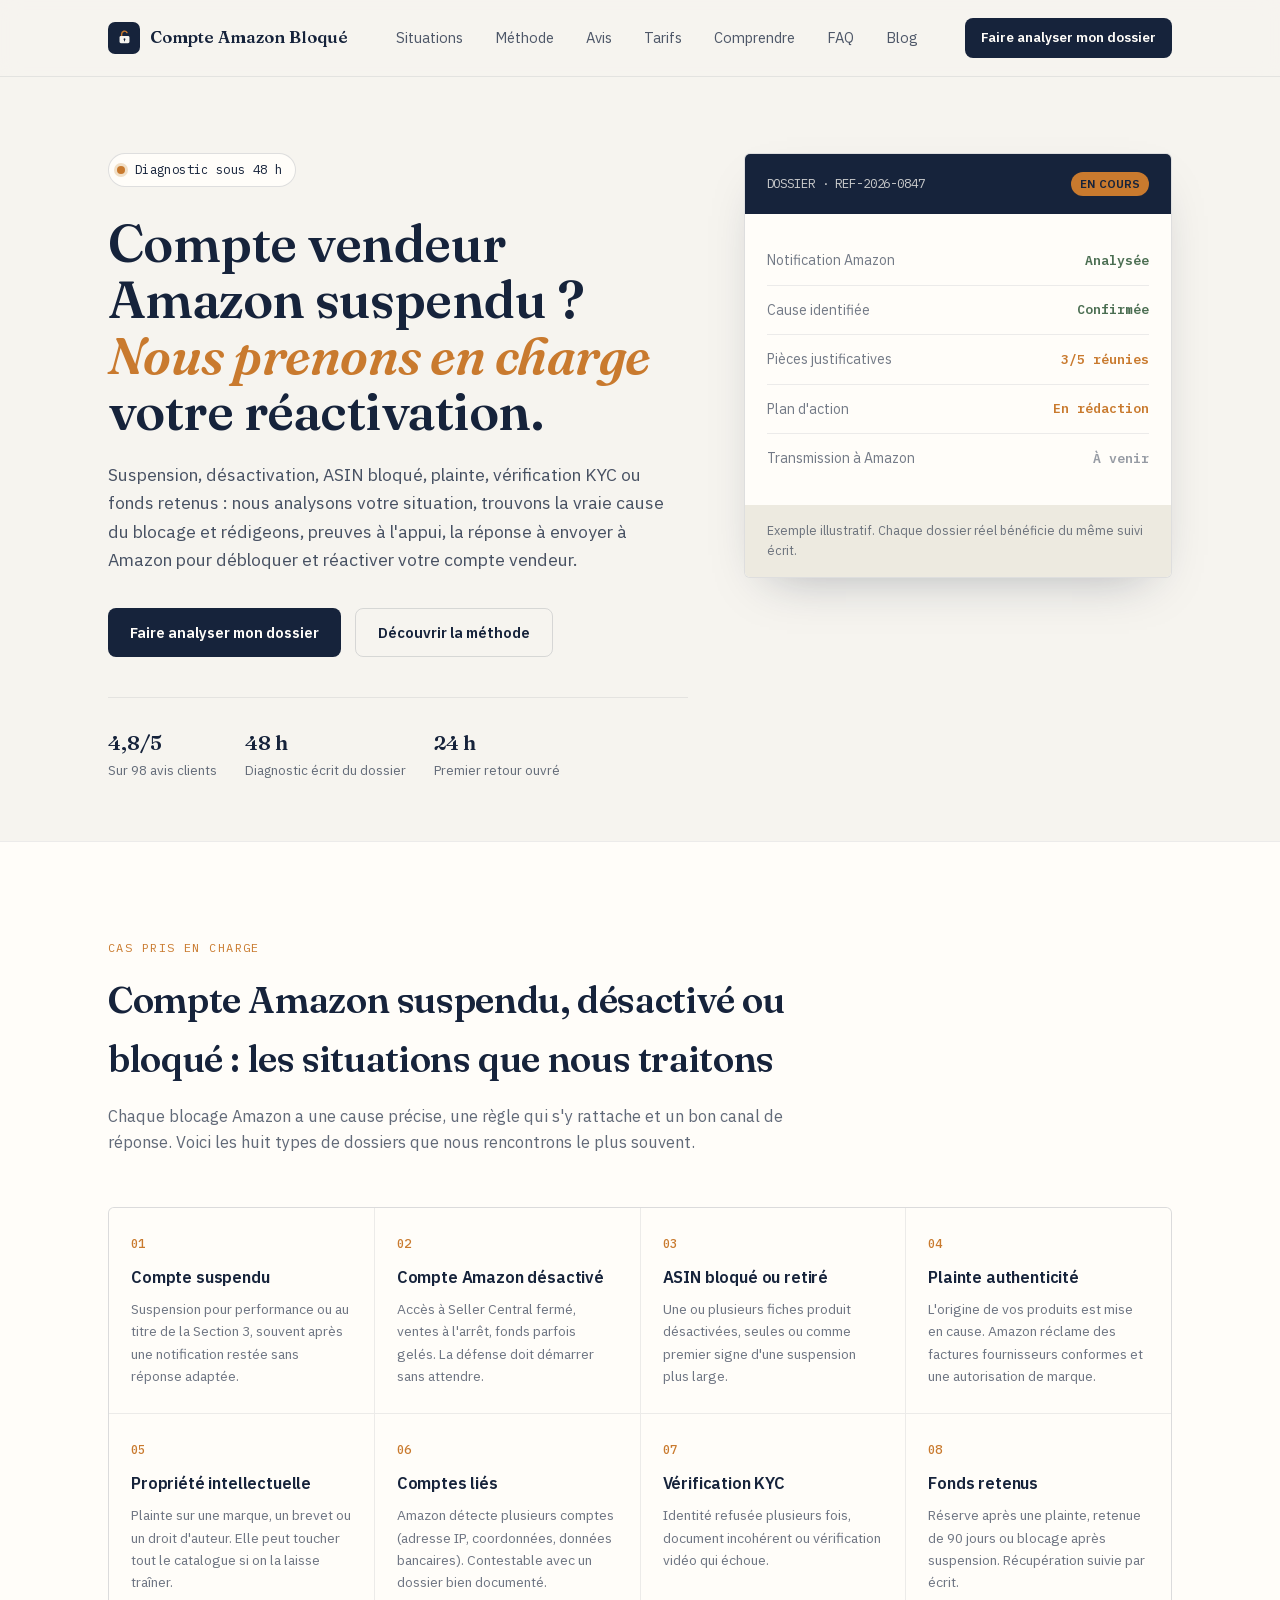
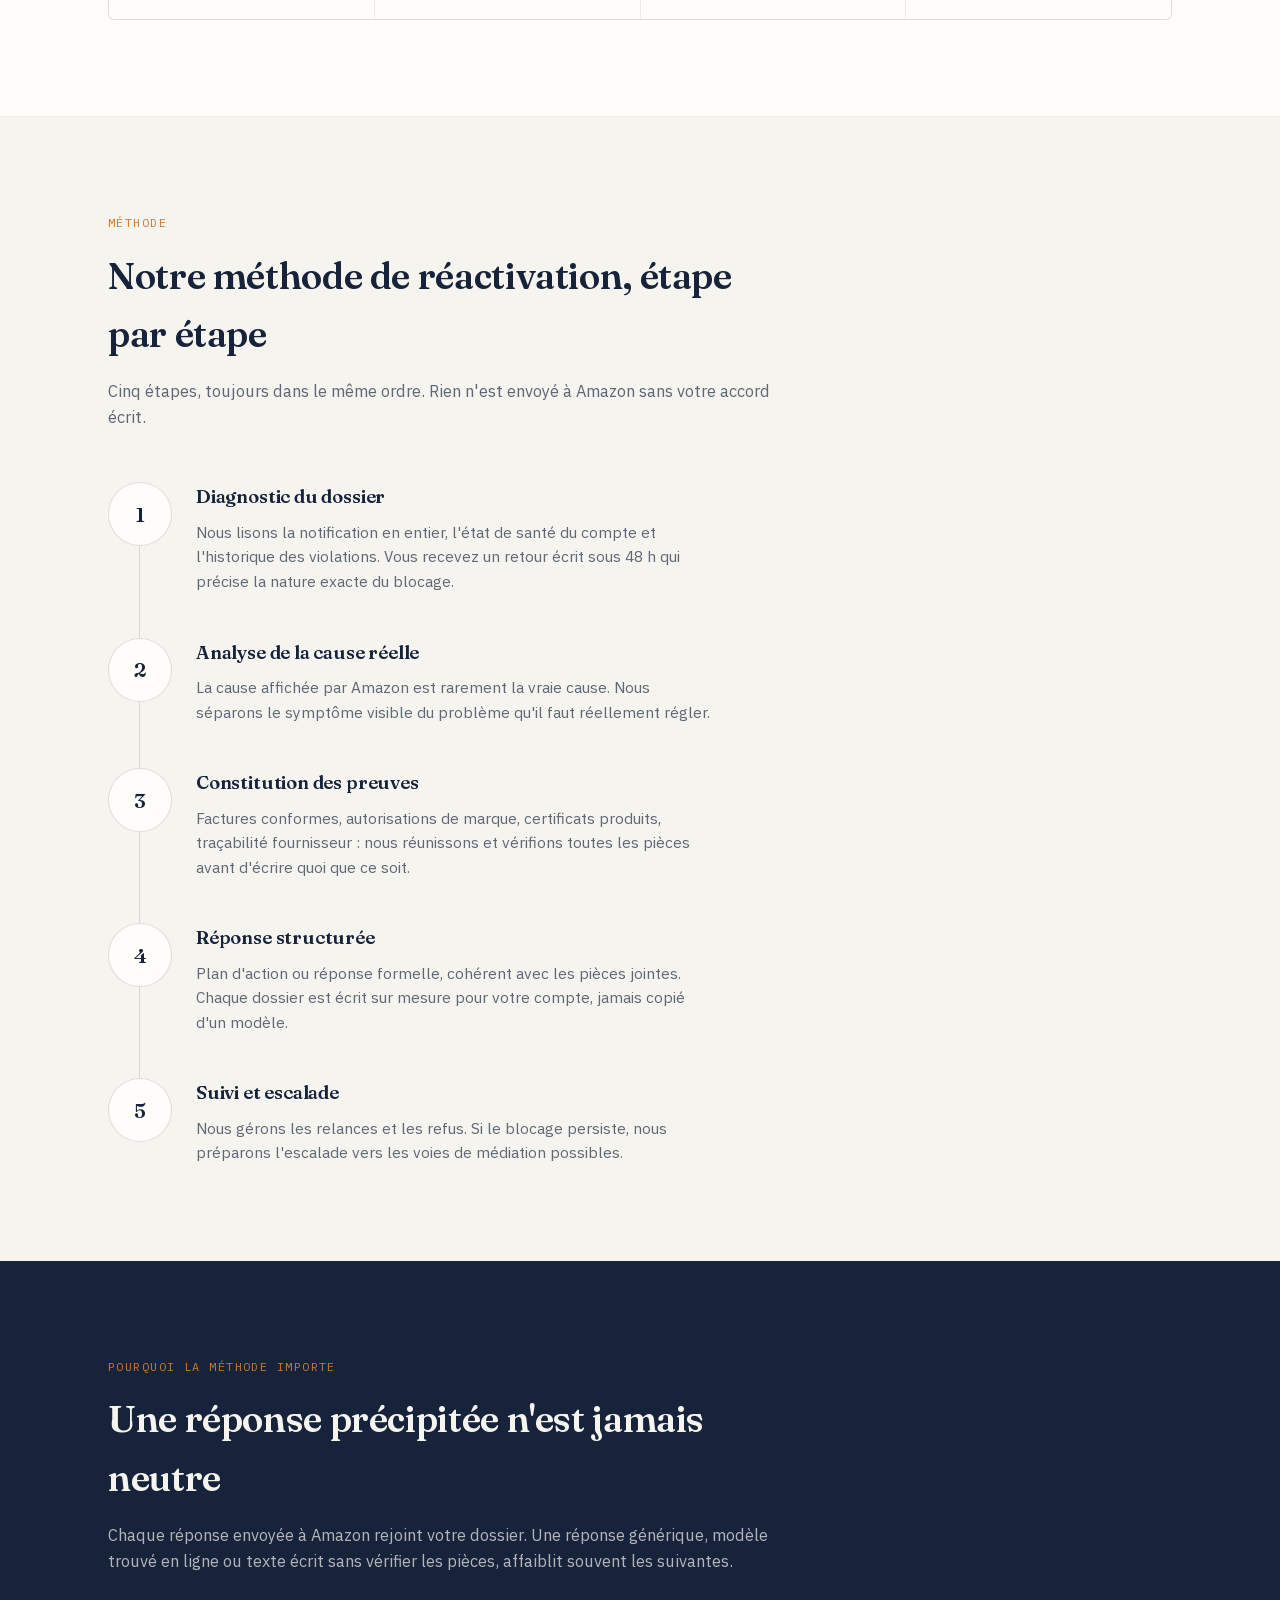
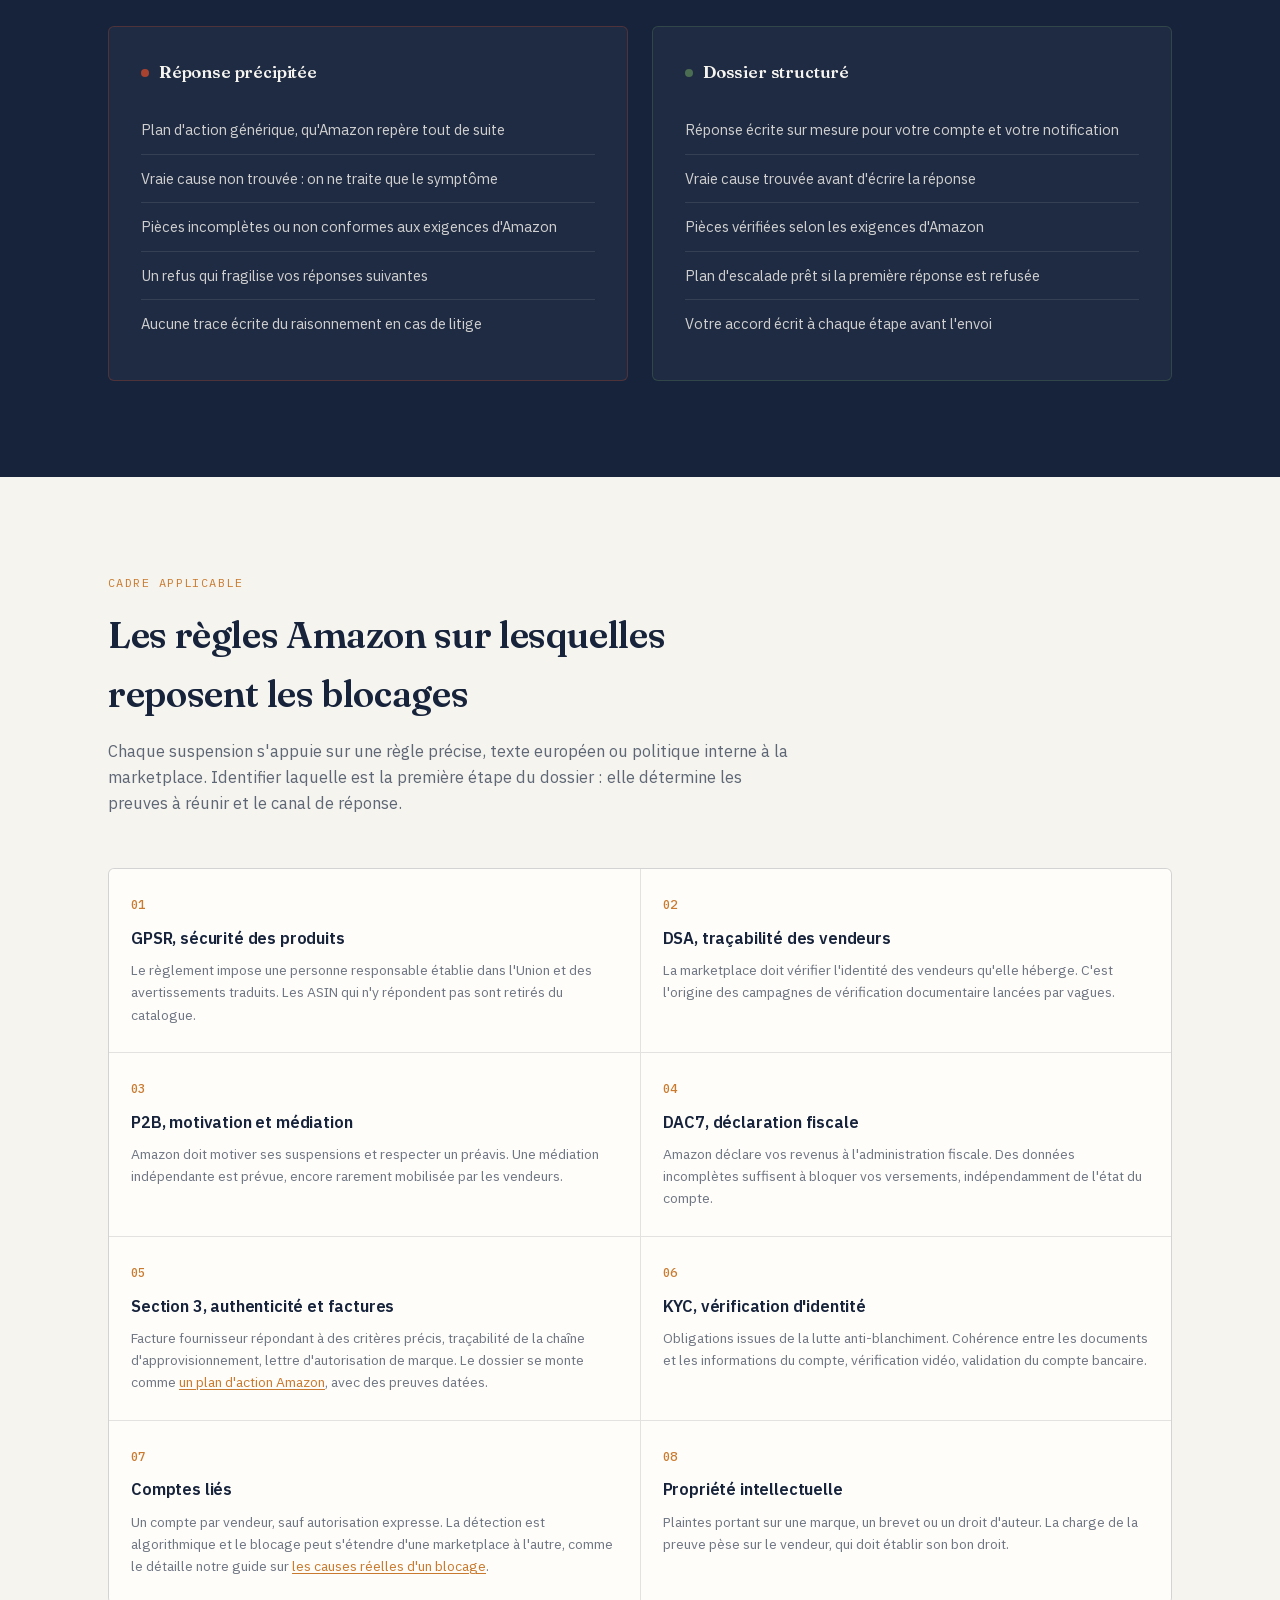
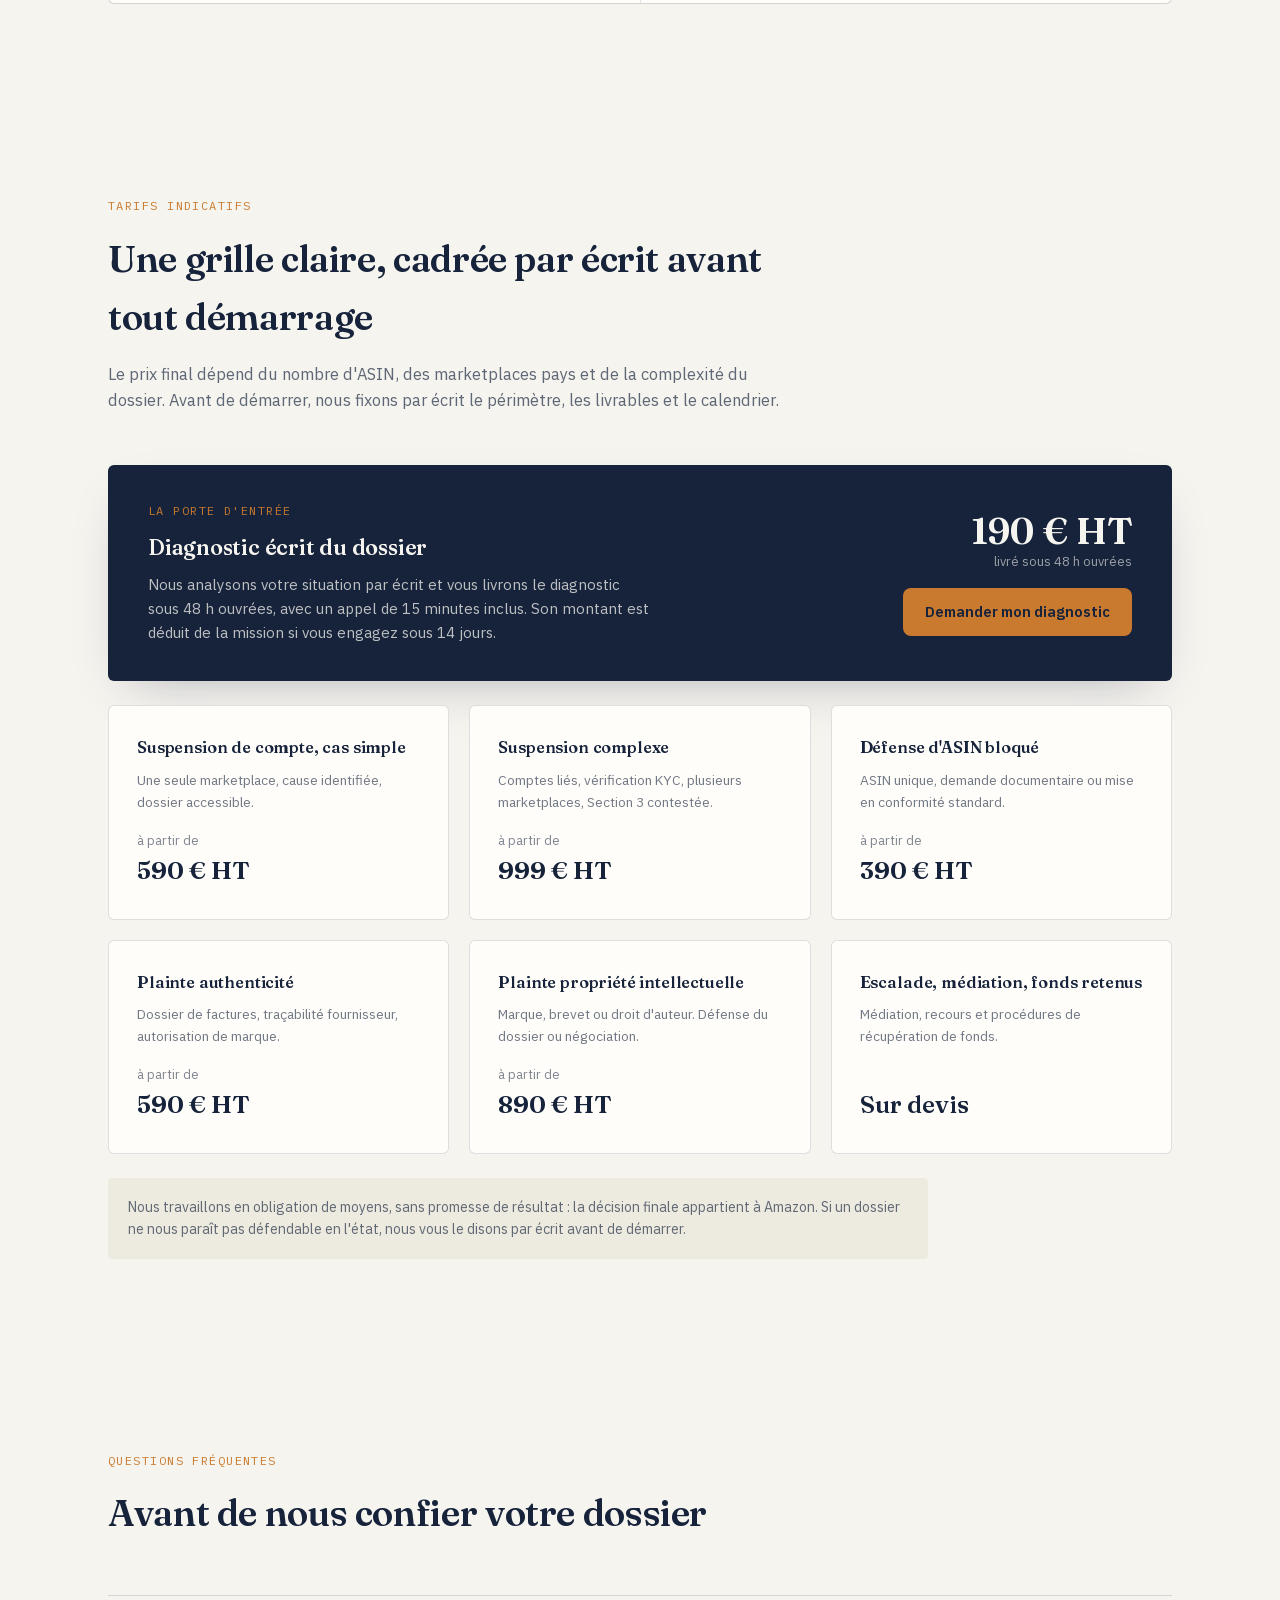
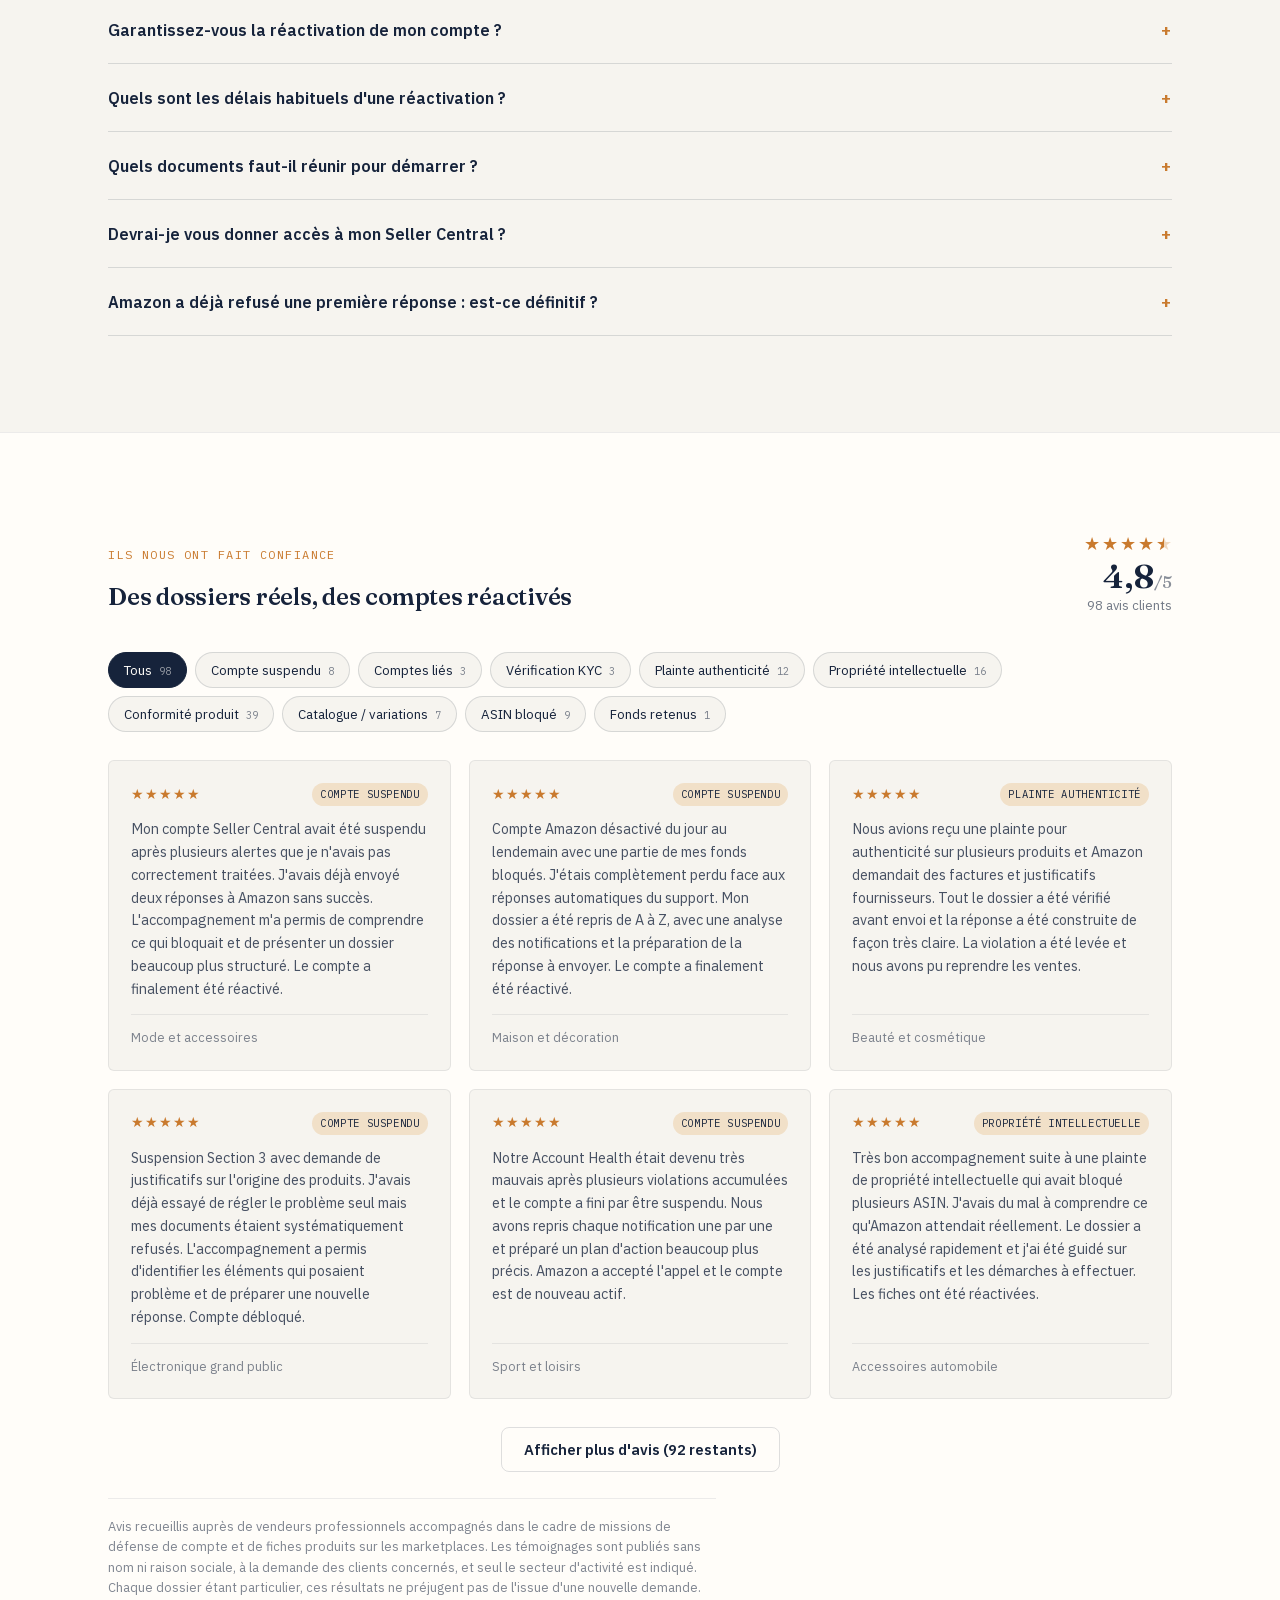
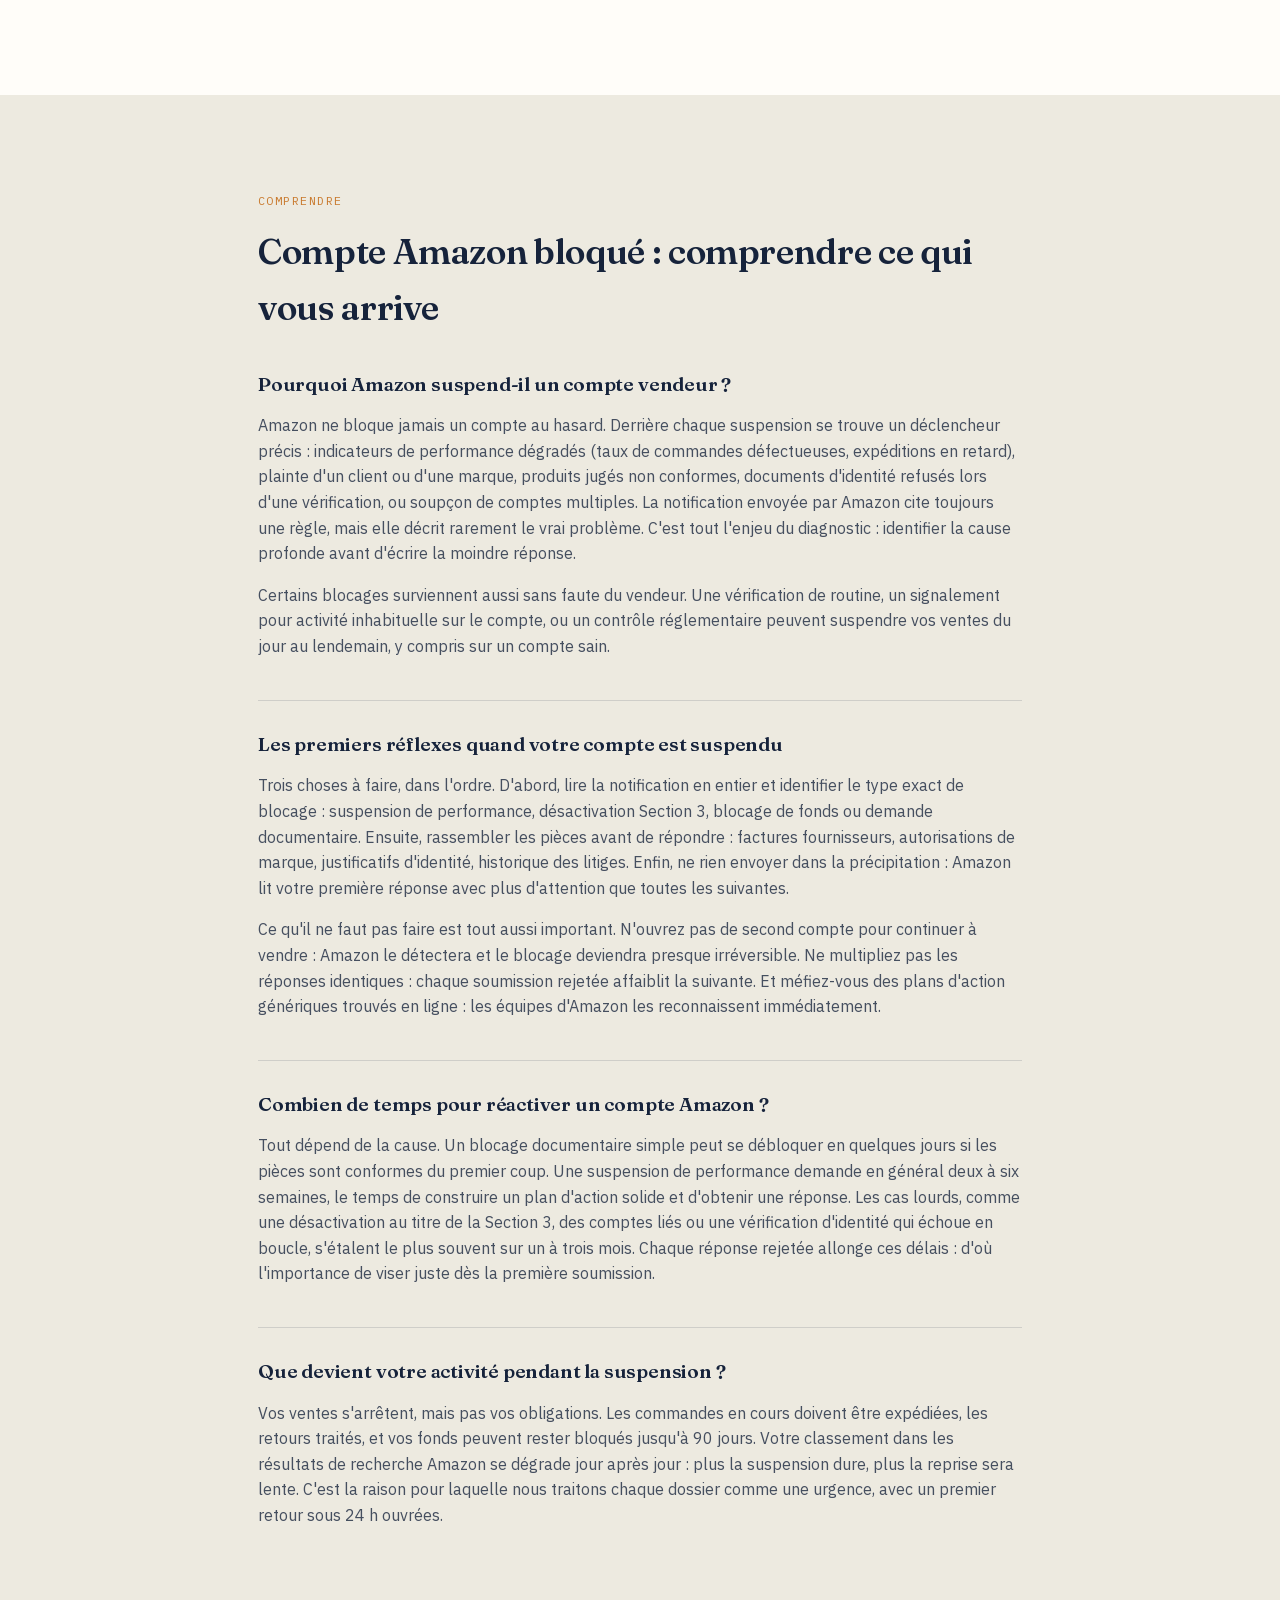
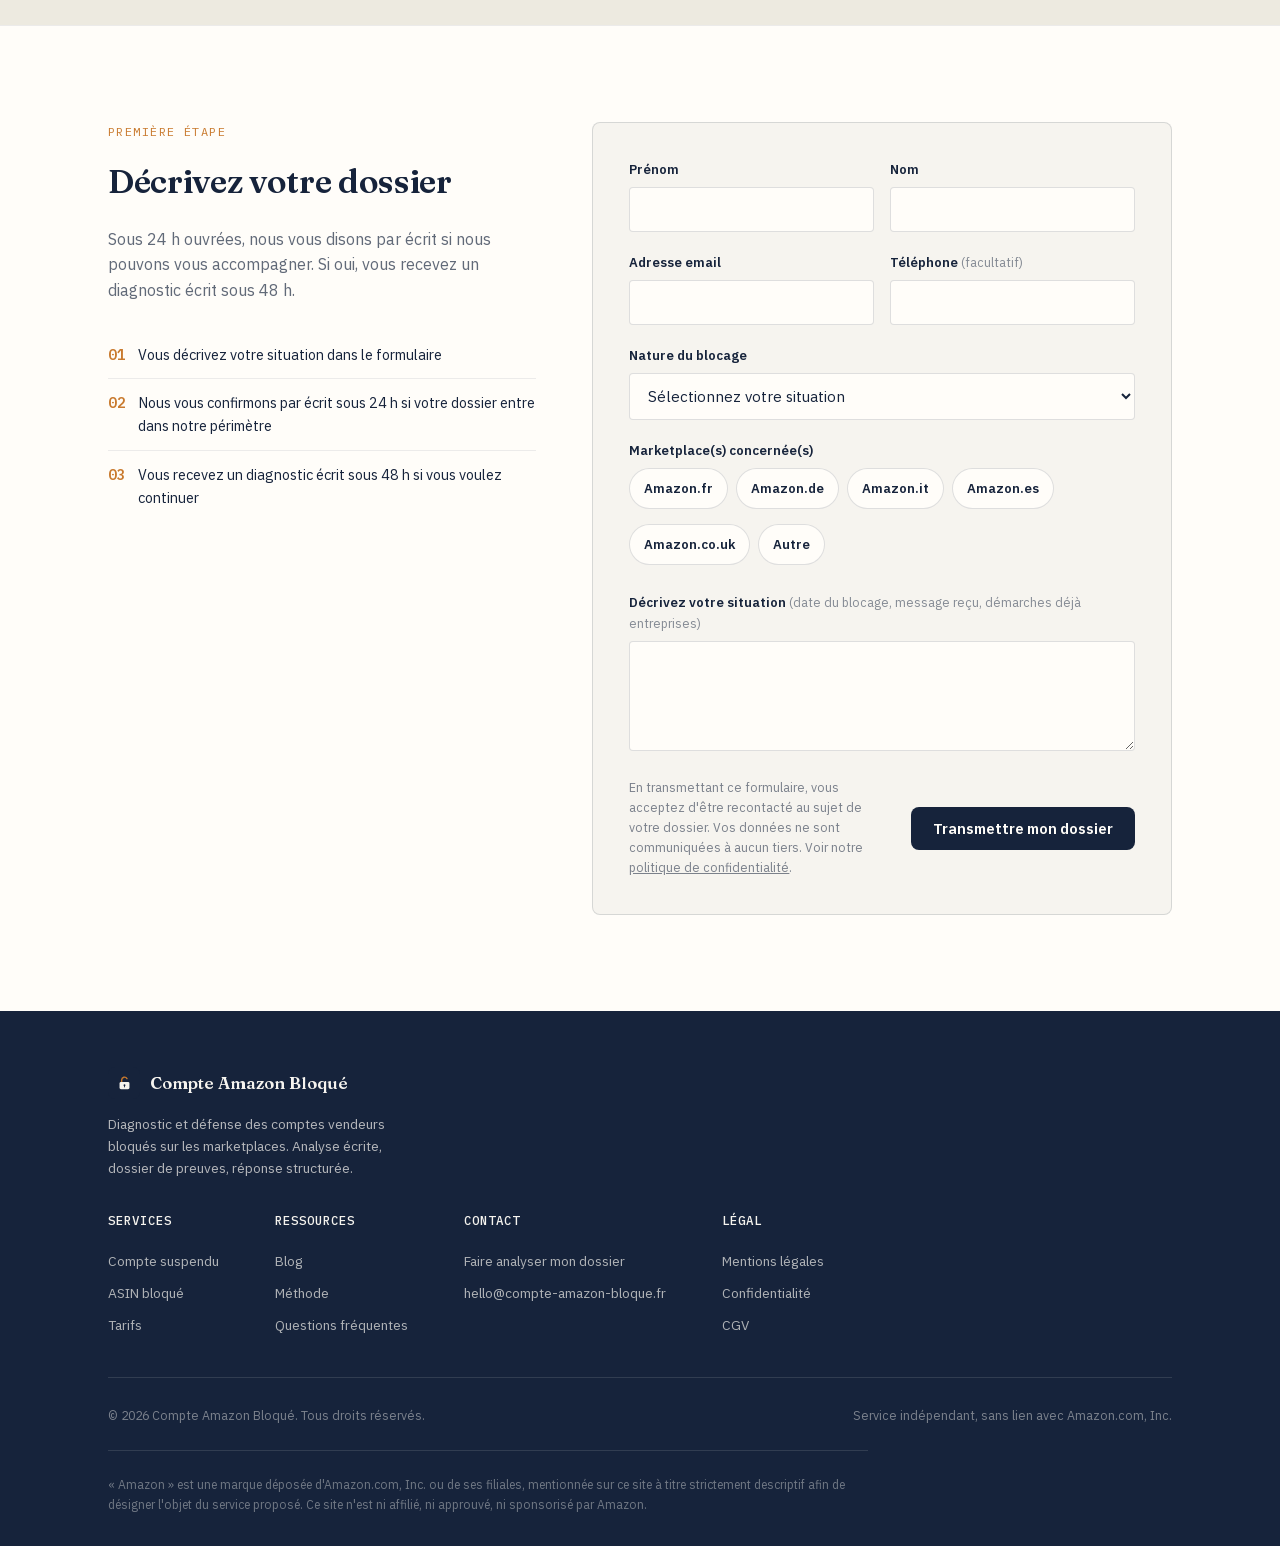
==== commit c9efb2fe: "Optimise le référencement : métadonnées, polices locales, schema enrichi et page 404" ====
--- a/index.html
+++ b/index.html
@@ -3,8 +3,10 @@
 <head>
 <meta charset="UTF-8">
 <meta name="viewport" content="width=device-width, initial-scale=1.0">
-<title>Compte Amazon suspendu ou bloqué : défense et réactivation de votre compte vendeur</title>
-<meta name="description" content="Votre compte vendeur Amazon est suspendu, désactivé, ou un ASIN est bloqué ? Nous analysons les causes, réunissons les preuves et rédigeons la réponse à envoyer à Amazon. Diagnostic écrit sous 48 h.">
+<script>document.documentElement.classList.add('js');</script>
+<title>Compte Amazon bloqué ou suspendu : réactivation vendeur</title>
+<meta name="description" content="Compte vendeur Amazon suspendu, désactivé ou ASIN bloqué ? Nous analysons les causes et rédigeons la réponse à envoyer. Diagnostic écrit sous 48 h.">
+<meta name="robots" content="index, follow">
 <link rel="canonical" href="https://compte-amazon-bloque.fr/">
 <link rel="icon" href="/favicon.svg" type="image/svg+xml">
 <link rel="apple-touch-icon" sizes="180x180" href="/apple-touch-icon.png">
@@ -14,8 +16,8 @@
 <meta property="og:type" content="website">
 <meta property="og:locale" content="fr_FR">
 <meta property="og:url" content="https://compte-amazon-bloque.fr/">
-<meta property="og:title" content="Compte Amazon suspendu ou bloqué : défense et réactivation de votre compte vendeur">
-<meta property="og:description" content="Nous analysons les causes du blocage, réunissons les preuves et rédigeons la réponse à envoyer à Amazon. Diagnostic écrit sous 48 h.">
+<meta property="og:title" content="Compte Amazon bloqué ou suspendu : réactivation vendeur">
+<meta property="og:description" content="Compte vendeur Amazon suspendu, désactivé ou ASIN bloqué ? Nous analysons les causes et rédigeons la réponse à envoyer. Diagnostic écrit sous 48 h.">
 <meta property="og:site_name" content="Compte Amazon Bloqué">
 <script type="application/ld+json">
 {
@@ -24,9 +26,25 @@
   "name": "Compte Amazon Bloqué",
   "url": "https://compte-amazon-bloque.fr/",
   "description": "Diagnostic et défense des comptes vendeurs Amazon suspendus, désactivés ou bloqués. Analyse des causes, constitution des preuves, rédaction de la réponse adressée à Amazon.",
-  "areaServed": "FR",
+  "areaServed": {
+    "@type": "Country",
+    "name": "France"
+  },
   "priceRange": "€€",
-  "knowsLanguage": "fr"
+  "knowsLanguage": "fr",
+  "address": {
+    "@type": "PostalAddress",
+    "streetAddress": "77 chemin Mal Clabel",
+    "postalCode": "31500",
+    "addressLocality": "Toulouse",
+    "addressCountry": "FR"
+  },
+  "email": "hello@compte-amazon-bloque.fr",
+  "sameAs": [
+    "https://compte-amazon-bloque.fr/mentions-legales",
+    "https://compte-amazon-bloque.fr/cgv",
+    "https://compte-amazon-bloque.fr/politique-confidentialite"
+  ]
 }
 </script>
 <script type="application/ld+json">
@@ -77,10 +95,18 @@
   ]
 }
 </script>
-<link rel="preconnect" href="https://fonts.googleapis.com">
-<link rel="preconnect" href="https://fonts.gstatic.com" crossorigin>
-<link href="https://fonts.googleapis.com/css2?family=Fraunces:opsz,wght@9..144,400;9..144,500;9..144,600;9..144,700&family=IBM+Plex+Sans:wght@400;500;600;700&family=IBM+Plex+Mono:wght@400;500&display=swap" rel="stylesheet">
 <style>
+/* Polices hebergees localement : supprime le rendu bloquant lie a Google Fonts
+   et tout transfert d'adresse IP vers un tiers. Sous-ensemble latin, celui
+   qu'utilisait deja la version distante. */
+@font-face{font-family:'Fraunces';font-style:normal;font-weight:600;font-display:swap;src:url('/fonts/fraunces-600.woff2') format('woff2');unicode-range:U+0000-00FF, U+0131, U+0152-0153, U+02BB-02BC, U+02C6, U+02DA, U+02DC, U+0304, U+0308, U+0329, U+2000-206F, U+20AC, U+2122, U+2191, U+2193, U+2212, U+2215, U+FEFF, U+FFFD;}
+@font-face{font-family:'Fraunces';font-style:italic;font-weight:600;font-display:swap;src:url('/fonts/fraunces-600-italic.woff2') format('woff2');unicode-range:U+0000-00FF, U+0131, U+0152-0153, U+02BB-02BC, U+02C6, U+02DA, U+02DC, U+0304, U+0308, U+0329, U+2000-206F, U+20AC, U+2122, U+2191, U+2193, U+2212, U+2215, U+FEFF, U+FFFD;}
+@font-face{font-family:'IBM Plex Sans';font-style:normal;font-weight:400;font-display:swap;src:url('/fonts/plexsans-400.woff2') format('woff2');unicode-range:U+0000-00FF, U+0131, U+0152-0153, U+02BB-02BC, U+02C6, U+02DA, U+02DC, U+0304, U+0308, U+0329, U+2000-206F, U+20AC, U+2122, U+2191, U+2193, U+2212, U+2215, U+FEFF, U+FFFD;}
+@font-face{font-family:'IBM Plex Sans';font-style:normal;font-weight:600;font-display:swap;src:url('/fonts/plexsans-600.woff2') format('woff2');unicode-range:U+0000-00FF, U+0131, U+0152-0153, U+02BB-02BC, U+02C6, U+02DA, U+02DC, U+0304, U+0308, U+0329, U+2000-206F, U+20AC, U+2122, U+2191, U+2193, U+2212, U+2215, U+FEFF, U+FFFD;}
+@font-face{font-family:'IBM Plex Sans';font-style:normal;font-weight:700;font-display:swap;src:url('/fonts/plexsans-700.woff2') format('woff2');unicode-range:U+0000-00FF, U+0131, U+0152-0153, U+02BB-02BC, U+02C6, U+02DA, U+02DC, U+0304, U+0308, U+0329, U+2000-206F, U+20AC, U+2122, U+2191, U+2193, U+2212, U+2215, U+FEFF, U+FFFD;}
+@font-face{font-family:'IBM Plex Mono';font-style:normal;font-weight:400;font-display:swap;src:url('/fonts/plexmono-400.woff2') format('woff2');unicode-range:U+0000-00FF, U+0131, U+0152-0153, U+02BB-02BC, U+02C6, U+02DA, U+02DC, U+0304, U+0308, U+0329, U+2000-206F, U+20AC, U+2122, U+2191, U+2193, U+2212, U+2215, U+FEFF, U+FFFD;}
+@font-face{font-family:'IBM Plex Mono';font-style:normal;font-weight:500;font-display:swap;src:url('/fonts/plexmono-500.woff2') format('woff2');unicode-range:U+0000-00FF, U+0131, U+0152-0153, U+02BB-02BC, U+02C6, U+02DA, U+02DC, U+0304, U+0308, U+0329, U+2000-206F, U+20AC, U+2122, U+2191, U+2193, U+2212, U+2215, U+FEFF, U+FFFD;}
+@font-face{font-family:'IBM Plex Mono';font-style:normal;font-weight:600;font-display:swap;src:url('/fonts/plexmono-600.woff2') format('woff2');unicode-range:U+0000-00FF, U+0131, U+0152-0153, U+02BB-02BC, U+02C6, U+02DA, U+02DC, U+0304, U+0308, U+0329, U+2000-206F, U+20AC, U+2122, U+2191, U+2193, U+2212, U+2215, U+FEFF, U+FFFD;}
   :root{
     --ink: #16233B;
     --ink-2: #202F4C;
@@ -440,7 +466,12 @@
   .fbtn .c{ opacity:0.55; font-size:0.78em; margin-left:4px; }
 
   .avis-grid{ display:grid; grid-template-columns:repeat(3,1fr); gap:18px; }
-  .avis-card.is-masque{ display:none; }
+  /* Le masquage n'a lieu que si le JavaScript est actif : sans lui, les 98 avis
+     restent lisibles et les commandes, devenues inertes, sont retirees. */
+  .js .avis-card.is-masque{ display:none; }
+  .avis-filters, .avis-more{ display:none; }
+  .js .avis-filters{ display:flex; }
+  .js .avis-more{ display:block; }
   @media(max-width:960px){ .avis-grid{grid-template-columns:repeat(2,1fr);} }
   @media(max-width:640px){ .avis-grid{grid-template-columns:1fr;} }
   .avis-card{
